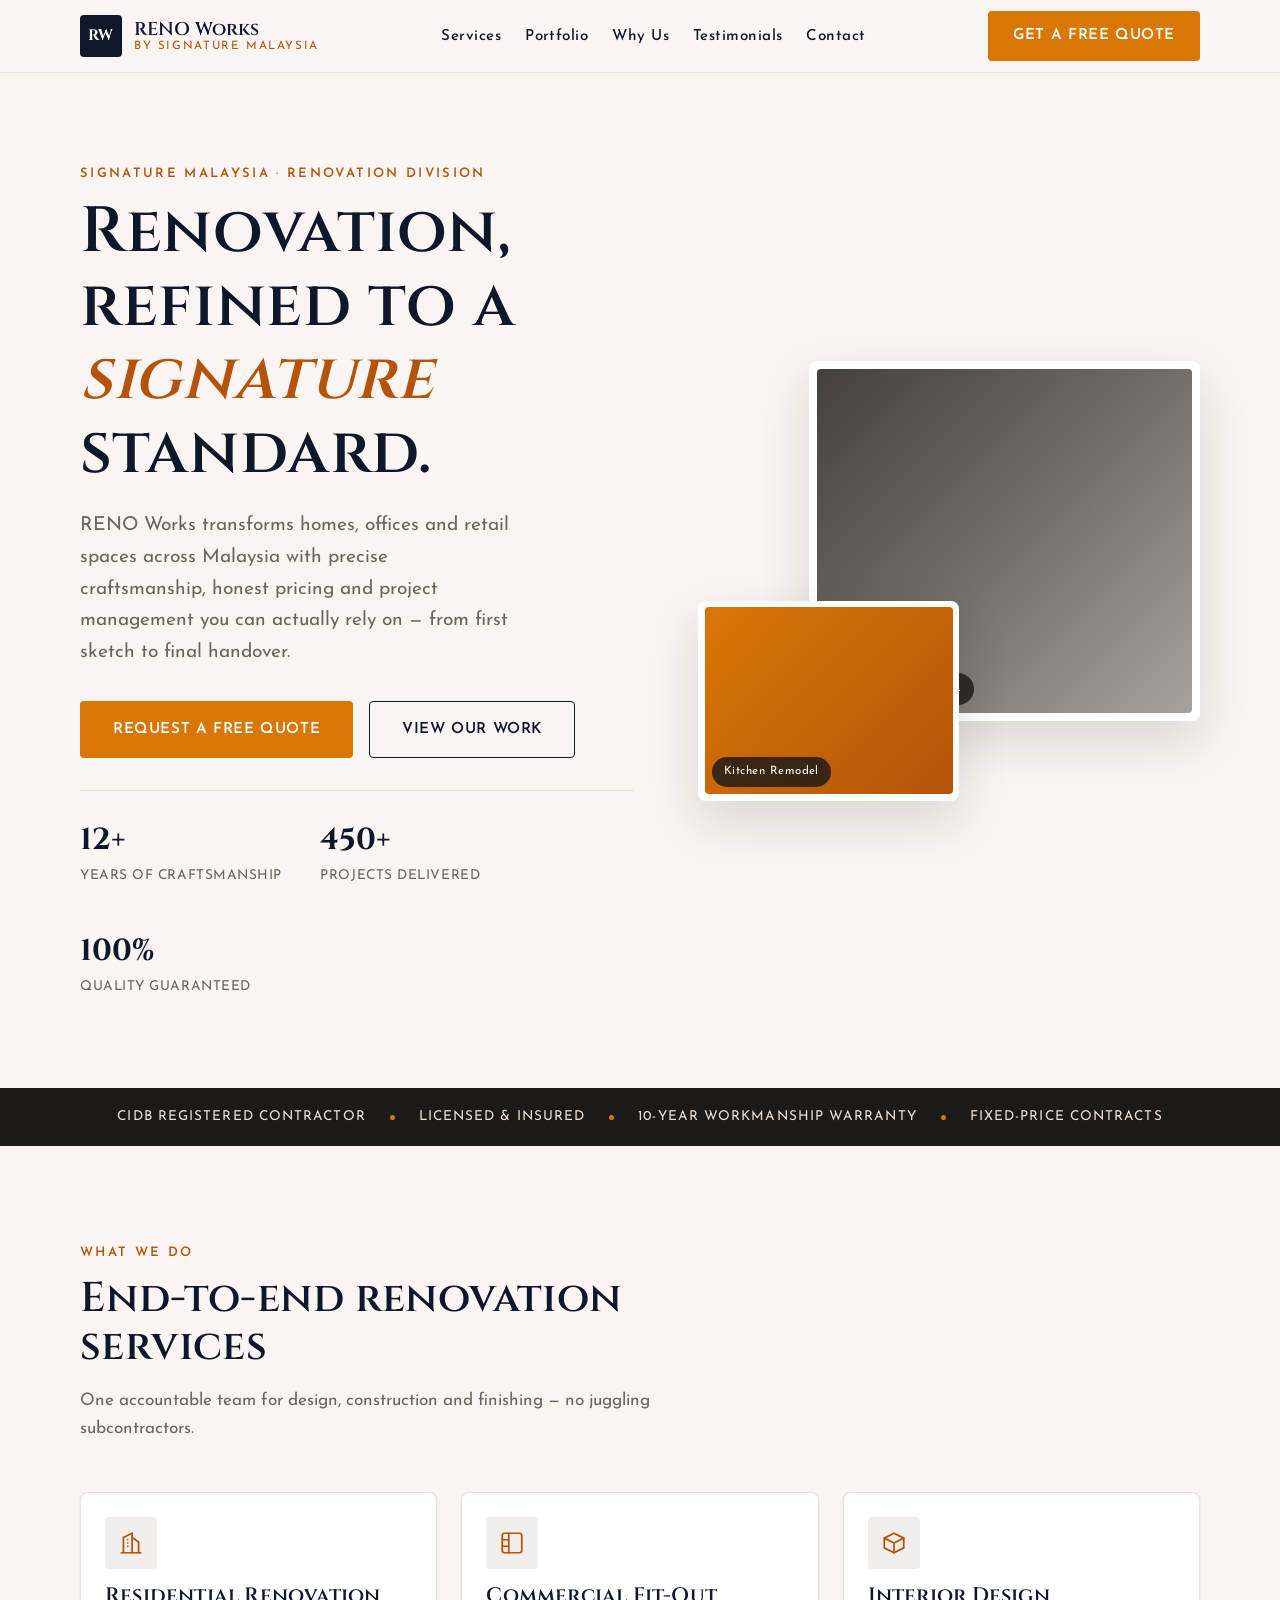
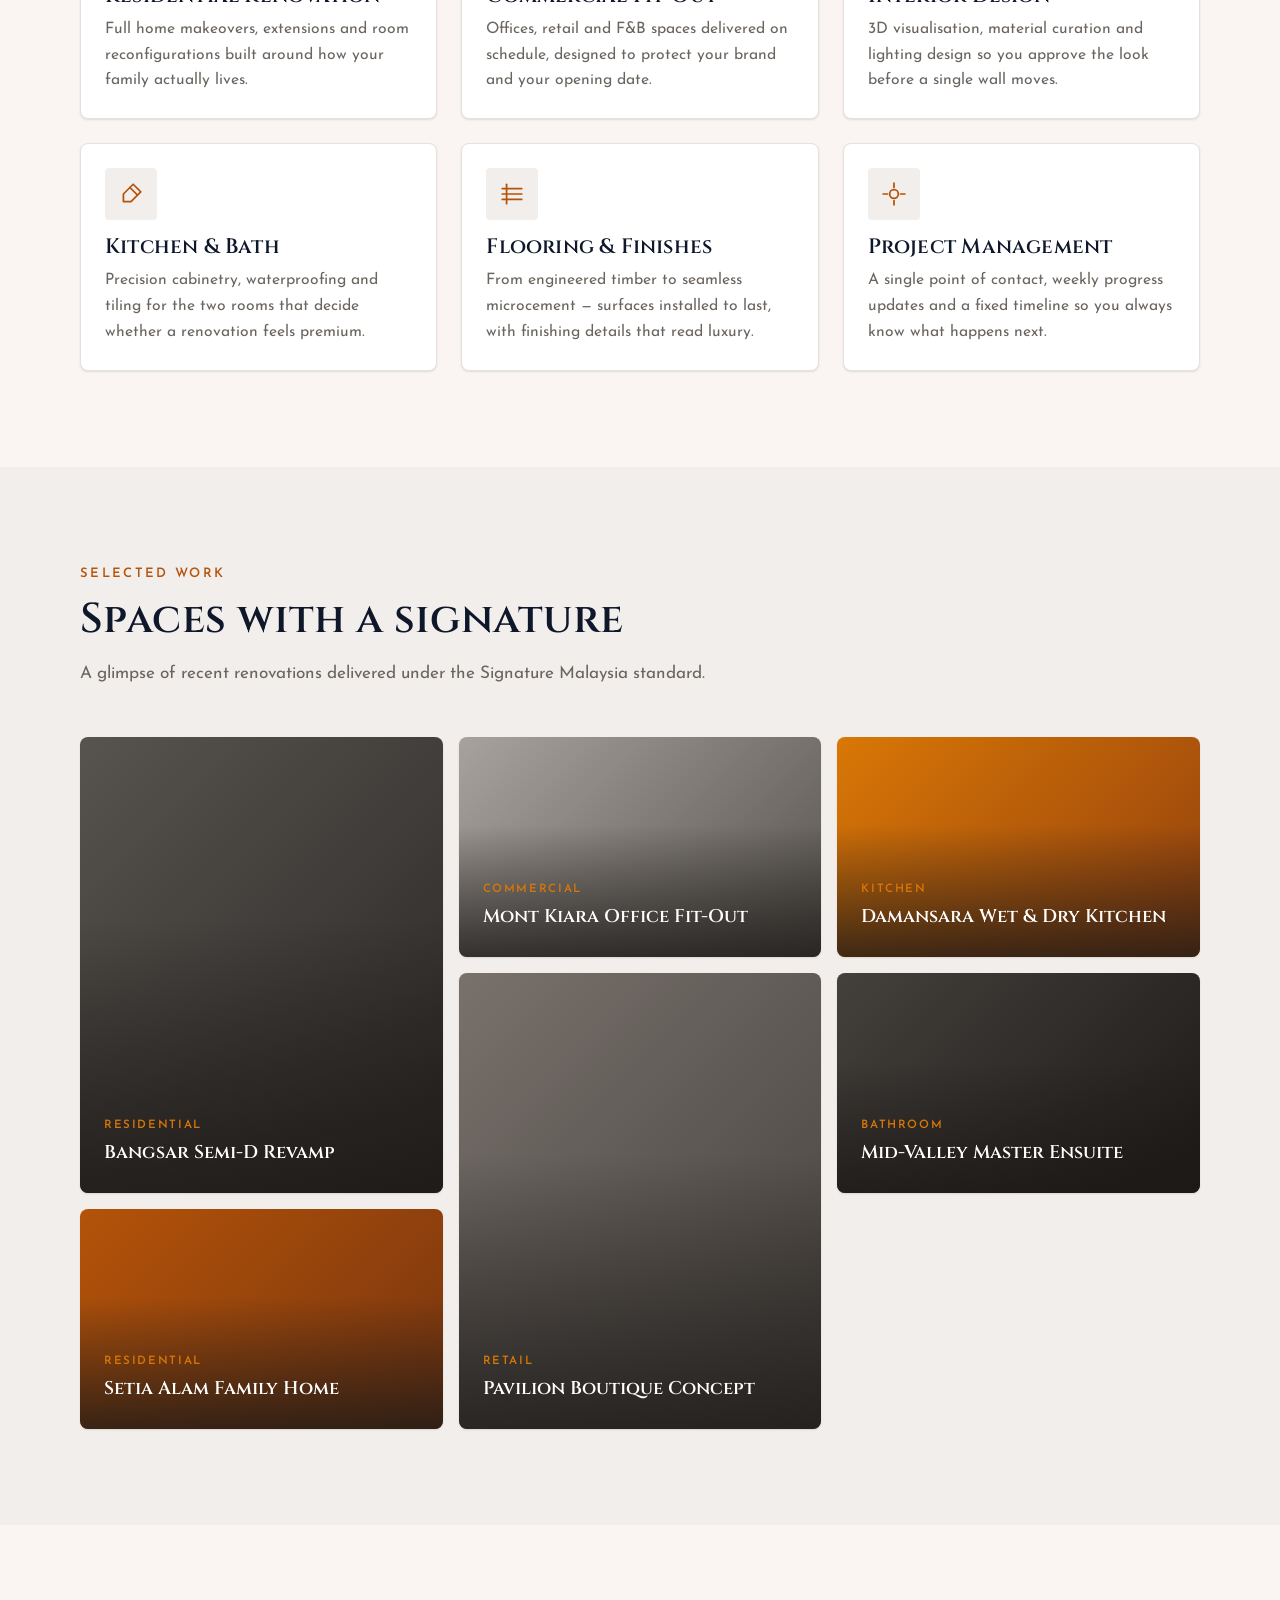
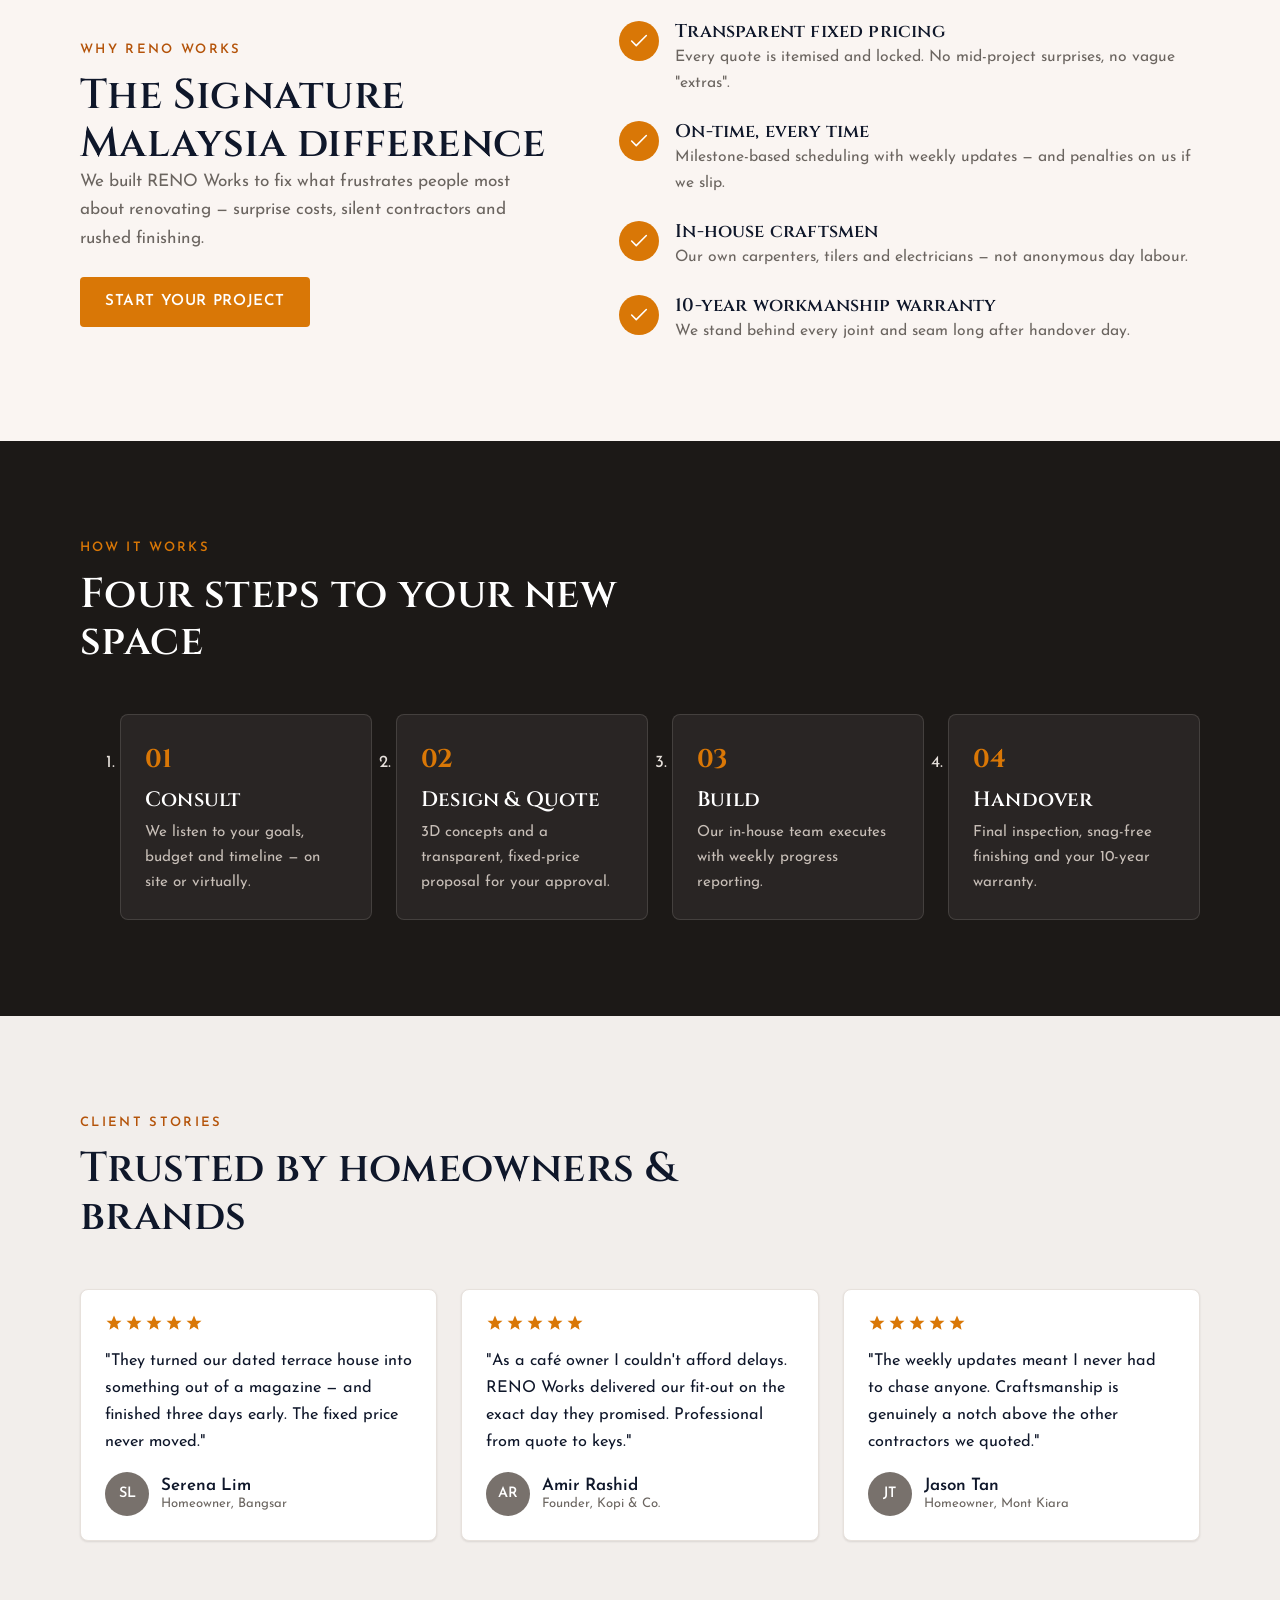
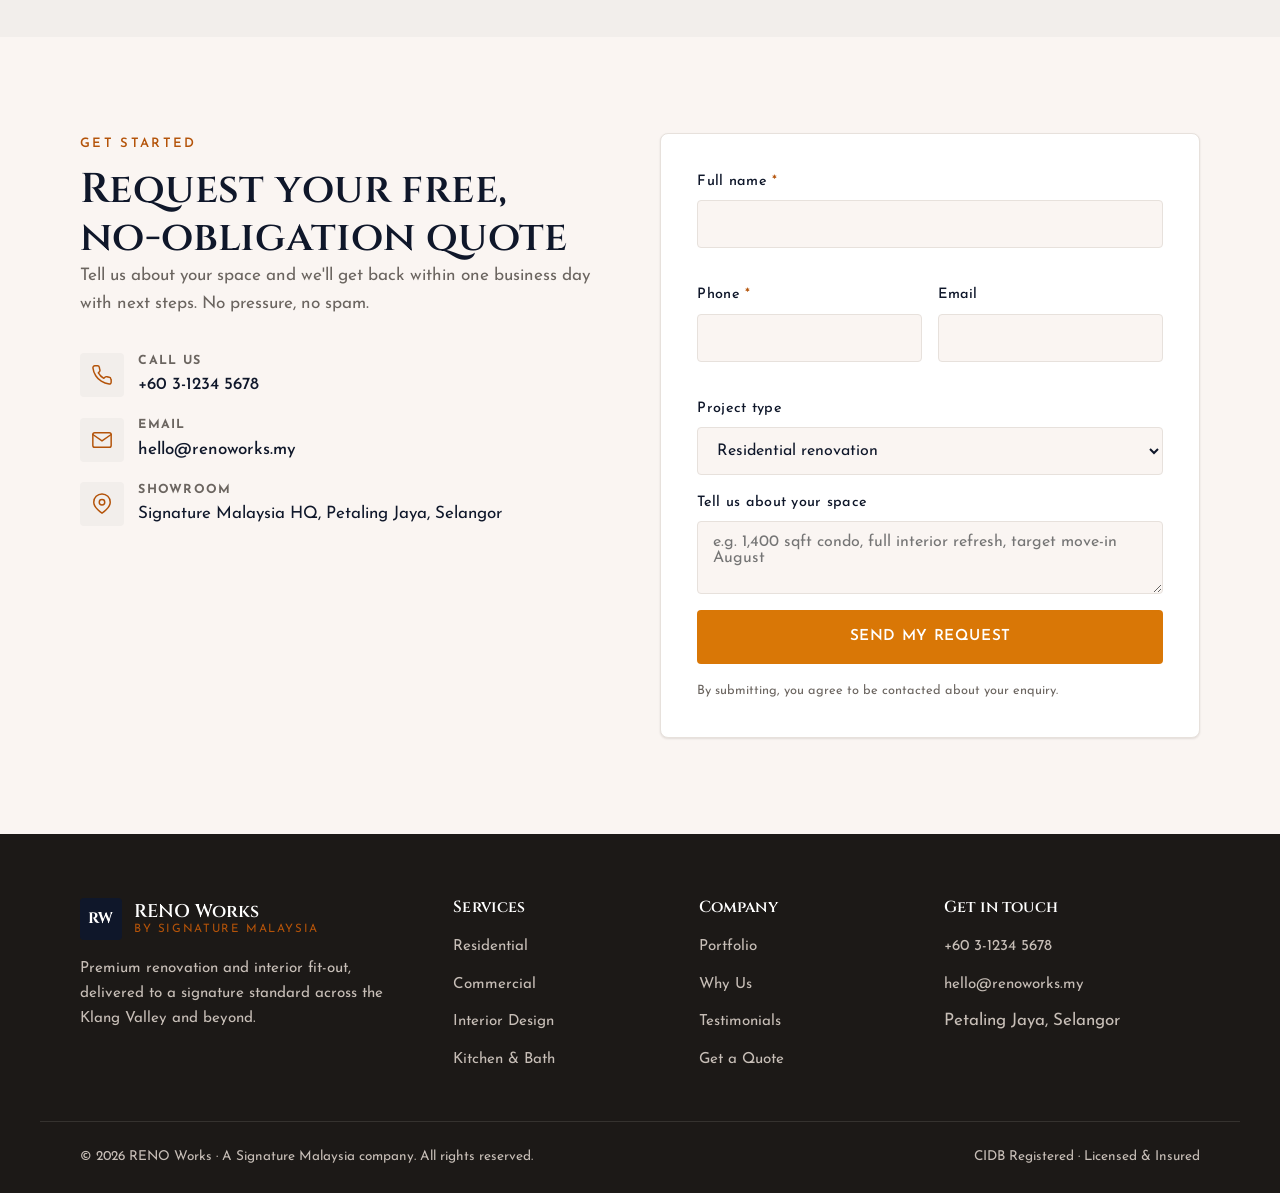
==== index.html @ 1720f66d "Add RENO Works renovation website (by Signature Malaysia) Single-page static site for the RENO Works" ====
<!DOCTYPE html>
<html lang="en">
<head>
  <meta charset="UTF-8" />
  <meta name="viewport" content="width=device-width, initial-scale=1" />
  <title>RENO Works — Professional Renovation by Signature Malaysia</title>
  <meta name="description" content="RENO Works is a professional renovation contractor under Signature Malaysia. Premium interior, residential and commercial renovation with transparent quotes and craftsmanship you can trust." />
  <link rel="preconnect" href="https://fonts.googleapis.com" />
  <link rel="preconnect" href="https://fonts.gstatic.com" crossorigin />
  <link href="https://fonts.googleapis.com/css2?family=Cinzel:wght@400;500;600;700&family=Josefin+Sans:wght@300;400;500;600;700&display=swap" rel="stylesheet" />
  <link rel="stylesheet" href="styles.css" />
</head>
<body>
  <a class="skip-link" href="#main">Skip to content</a>

  <!-- ===== Header ===== -->
  <header class="site-header" id="top">
    <div class="container header-inner">
      <a class="brand" href="#top" aria-label="RENO Works home">
        <span class="brand-mark" aria-hidden="true">RW</span>
        <span class="brand-text">
          <span class="brand-name">RENO Works</span>
          <span class="brand-sub">by Signature Malaysia</span>
        </span>
      </a>

      <nav class="nav" aria-label="Primary">
        <ul class="nav-list">
          <li><a href="#services">Services</a></li>
          <li><a href="#portfolio">Portfolio</a></li>
          <li><a href="#why">Why Us</a></li>
          <li><a href="#testimonials">Testimonials</a></li>
          <li><a href="#contact">Contact</a></li>
        </ul>
      </nav>

      <a class="btn btn-accent header-cta" href="#contact">Get a Free Quote</a>

      <button class="nav-toggle" aria-label="Open menu" aria-expanded="false" aria-controls="mobile-nav">
        <span class="nav-toggle-bar"></span>
        <span class="nav-toggle-bar"></span>
        <span class="nav-toggle-bar"></span>
      </button>
    </div>

    <div class="mobile-nav" id="mobile-nav" hidden>
      <ul>
        <li><a href="#services">Services</a></li>
        <li><a href="#portfolio">Portfolio</a></li>
        <li><a href="#why">Why Us</a></li>
        <li><a href="#testimonials">Testimonials</a></li>
        <li><a href="#contact">Contact</a></li>
        <li><a class="btn btn-accent" href="#contact">Get a Free Quote</a></li>
      </ul>
    </div>
  </header>

  <main id="main">
    <!-- ===== Hero ===== -->
    <section class="hero" aria-labelledby="hero-title">
      <div class="container hero-inner">
        <div class="hero-copy reveal">
          <p class="eyebrow">Signature Malaysia · Renovation Division</p>
          <h1 id="hero-title">Renovation, refined to a <em>signature</em> standard.</h1>
          <p class="hero-lead">
            RENO Works transforms homes, offices and retail spaces across Malaysia
            with precise craftsmanship, honest pricing and project management you
            can actually rely on — from first sketch to final handover.
          </p>
          <div class="hero-actions">
            <a class="btn btn-accent btn-lg" href="#contact">Request a Free Quote</a>
            <a class="btn btn-ghost btn-lg" href="#portfolio">View Our Work</a>
          </div>
          <dl class="hero-stats">
            <div><dt>12+</dt><dd>Years of craftsmanship</dd></div>
            <div><dt>450+</dt><dd>Projects delivered</dd></div>
            <div><dt>100%</dt><dd>Quality guaranteed</dd></div>
          </dl>
        </div>

        <div class="hero-visual reveal" aria-hidden="true">
          <div class="hero-card hero-card-main">
            <div class="hero-card-photo photo-1"></div>
            <span class="hero-tag">Modern Interior · KL</span>
          </div>
          <div class="hero-card hero-card-float">
            <div class="hero-card-photo photo-2"></div>
            <span class="hero-tag">Kitchen Remodel</span>
          </div>
        </div>
      </div>
    </section>

    <!-- ===== Trust strip ===== -->
    <section class="trust" aria-label="Credentials">
      <div class="container trust-inner">
        <span>CIDB Registered Contractor</span>
        <span class="dot" aria-hidden="true"></span>
        <span>Licensed &amp; Insured</span>
        <span class="dot" aria-hidden="true"></span>
        <span>10-Year Workmanship Warranty</span>
        <span class="dot" aria-hidden="true"></span>
        <span>Fixed-Price Contracts</span>
      </div>
    </section>

    <!-- ===== Services ===== -->
    <section class="section" id="services" aria-labelledby="services-title">
      <div class="container">
        <header class="section-head reveal">
          <p class="eyebrow">What We Do</p>
          <h2 id="services-title">End-to-end renovation services</h2>
          <p class="section-sub">One accountable team for design, construction and finishing — no juggling subcontractors.</p>
        </header>

        <div class="grid grid-3">
          <article class="card service-card reveal">
            <span class="service-icon" aria-hidden="true">
              <svg viewBox="0 0 24 24" fill="none" stroke="currentColor" stroke-width="1.6" stroke-linecap="round" stroke-linejoin="round"><path d="M3 21h18"/><path d="M5 21V7l8-4v18"/><path d="M19 21V11l-6-4"/><path d="M9 9h.01M9 12h.01M9 15h.01"/></svg>
            </span>
            <h3>Residential Renovation</h3>
            <p>Full home makeovers, extensions and room reconfigurations built around how your family actually lives.</p>
          </article>

          <article class="card service-card reveal">
            <span class="service-icon" aria-hidden="true">
              <svg viewBox="0 0 24 24" fill="none" stroke="currentColor" stroke-width="1.6" stroke-linecap="round" stroke-linejoin="round"><rect x="3" y="3" width="18" height="18" rx="2"/><path d="M9 3v18"/><path d="M3 9h6M3 15h6"/></svg>
            </span>
            <h3>Commercial Fit-Out</h3>
            <p>Offices, retail and F&amp;B spaces delivered on schedule, designed to protect your brand and your opening date.</p>
          </article>

          <article class="card service-card reveal">
            <span class="service-icon" aria-hidden="true">
              <svg viewBox="0 0 24 24" fill="none" stroke="currentColor" stroke-width="1.6" stroke-linecap="round" stroke-linejoin="round"><path d="M12 3l9 4.5v9L12 21 3 16.5v-9z"/><path d="M3 7.5L12 12l9-4.5M12 12v9"/></svg>
            </span>
            <h3>Interior Design</h3>
            <p>3D visualisation, material curation and lighting design so you approve the look before a single wall moves.</p>
          </article>

          <article class="card service-card reveal">
            <span class="service-icon" aria-hidden="true">
              <svg viewBox="0 0 24 24" fill="none" stroke="currentColor" stroke-width="1.6" stroke-linecap="round" stroke-linejoin="round"><path d="M14 3l7 7-9 9H5v-7z"/><path d="M11 6l7 7"/></svg>
            </span>
            <h3>Kitchen &amp; Bath</h3>
            <p>Precision cabinetry, waterproofing and tiling for the two rooms that decide whether a renovation feels premium.</p>
          </article>

          <article class="card service-card reveal">
            <span class="service-icon" aria-hidden="true">
              <svg viewBox="0 0 24 24" fill="none" stroke="currentColor" stroke-width="1.6" stroke-linecap="round" stroke-linejoin="round"><path d="M3 7h18M3 12h18M3 17h18"/><path d="M7 3v18"/></svg>
            </span>
            <h3>Flooring &amp; Finishes</h3>
            <p>From engineered timber to seamless microcement — surfaces installed to last, with finishing details that read luxury.</p>
          </article>

          <article class="card service-card reveal">
            <span class="service-icon" aria-hidden="true">
              <svg viewBox="0 0 24 24" fill="none" stroke="currentColor" stroke-width="1.6" stroke-linecap="round" stroke-linejoin="round"><path d="M12 2v4M12 18v4M2 12h4M18 12h4"/><circle cx="12" cy="12" r="4"/></svg>
            </span>
            <h3>Project Management</h3>
            <p>A single point of contact, weekly progress updates and a fixed timeline so you always know what happens next.</p>
          </article>
        </div>
      </div>
    </section>

    <!-- ===== Portfolio ===== -->
    <section class="section section-muted" id="portfolio" aria-labelledby="portfolio-title">
      <div class="container">
        <header class="section-head reveal">
          <p class="eyebrow">Selected Work</p>
          <h2 id="portfolio-title">Spaces with a signature</h2>
          <p class="section-sub">A glimpse of recent renovations delivered under the Signature Malaysia standard.</p>
        </header>

        <div class="portfolio-grid">
          <figure class="portfolio-item reveal pf-1">
            <figcaption>
              <span class="pf-cat">Residential</span>
              <span class="pf-name">Bangsar Semi-D Revamp</span>
            </figcaption>
          </figure>
          <figure class="portfolio-item reveal pf-2">
            <figcaption>
              <span class="pf-cat">Commercial</span>
              <span class="pf-name">Mont Kiara Office Fit-Out</span>
            </figcaption>
          </figure>
          <figure class="portfolio-item reveal pf-3">
            <figcaption>
              <span class="pf-cat">Kitchen</span>
              <span class="pf-name">Damansara Wet &amp; Dry Kitchen</span>
            </figcaption>
          </figure>
          <figure class="portfolio-item reveal pf-4">
            <figcaption>
              <span class="pf-cat">Retail</span>
              <span class="pf-name">Pavilion Boutique Concept</span>
            </figcaption>
          </figure>
          <figure class="portfolio-item reveal pf-5">
            <figcaption>
              <span class="pf-cat">Bathroom</span>
              <span class="pf-name">Mid-Valley Master Ensuite</span>
            </figcaption>
          </figure>
          <figure class="portfolio-item reveal pf-6">
            <figcaption>
              <span class="pf-cat">Residential</span>
              <span class="pf-name">Setia Alam Family Home</span>
            </figcaption>
          </figure>
        </div>
      </div>
    </section>

    <!-- ===== Why choose us ===== -->
    <section class="section" id="why" aria-labelledby="why-title">
      <div class="container why-inner">
        <div class="why-copy reveal">
          <p class="eyebrow">Why RENO Works</p>
          <h2 id="why-title">The Signature Malaysia difference</h2>
          <p class="section-sub">We built RENO Works to fix what frustrates people most about renovating — surprise costs, silent contractors and rushed finishing.</p>
          <a class="btn btn-accent" href="#contact">Start Your Project</a>
        </div>

        <ul class="why-list reveal">
          <li>
            <span class="why-icon" aria-hidden="true">
              <svg viewBox="0 0 24 24" fill="none" stroke="currentColor" stroke-width="1.7" stroke-linecap="round" stroke-linejoin="round"><path d="M20 6L9 17l-5-5"/></svg>
            </span>
            <div>
              <h3>Transparent fixed pricing</h3>
              <p>Every quote is itemised and locked. No mid-project surprises, no vague "extras".</p>
            </div>
          </li>
          <li>
            <span class="why-icon" aria-hidden="true">
              <svg viewBox="0 0 24 24" fill="none" stroke="currentColor" stroke-width="1.7" stroke-linecap="round" stroke-linejoin="round"><path d="M20 6L9 17l-5-5"/></svg>
            </span>
            <div>
              <h3>On-time, every time</h3>
              <p>Milestone-based scheduling with weekly updates — and penalties on us if we slip.</p>
            </div>
          </li>
          <li>
            <span class="why-icon" aria-hidden="true">
              <svg viewBox="0 0 24 24" fill="none" stroke="currentColor" stroke-width="1.7" stroke-linecap="round" stroke-linejoin="round"><path d="M20 6L9 17l-5-5"/></svg>
            </span>
            <div>
              <h3>In-house craftsmen</h3>
              <p>Our own carpenters, tilers and electricians — not anonymous day labour.</p>
            </div>
          </li>
          <li>
            <span class="why-icon" aria-hidden="true">
              <svg viewBox="0 0 24 24" fill="none" stroke="currentColor" stroke-width="1.7" stroke-linecap="round" stroke-linejoin="round"><path d="M20 6L9 17l-5-5"/></svg>
            </span>
            <div>
              <h3>10-year workmanship warranty</h3>
              <p>We stand behind every joint and seam long after handover day.</p>
            </div>
          </li>
        </ul>
      </div>
    </section>

    <!-- ===== Process ===== -->
    <section class="section section-dark" id="process" aria-labelledby="process-title">
      <div class="container">
        <header class="section-head reveal">
          <p class="eyebrow eyebrow-light">How It Works</p>
          <h2 id="process-title">Four steps to your new space</h2>
        </header>
        <ol class="process-grid">
          <li class="reveal"><span class="step-no">01</span><h3>Consult</h3><p>We listen to your goals, budget and timeline — on site or virtually.</p></li>
          <li class="reveal"><span class="step-no">02</span><h3>Design &amp; Quote</h3><p>3D concepts and a transparent, fixed-price proposal for your approval.</p></li>
          <li class="reveal"><span class="step-no">03</span><h3>Build</h3><p>Our in-house team executes with weekly progress reporting.</p></li>
          <li class="reveal"><span class="step-no">04</span><h3>Handover</h3><p>Final inspection, snag-free finishing and your 10-year warranty.</p></li>
        </ol>
      </div>
    </section>

    <!-- ===== Testimonials ===== -->
    <section class="section section-muted" id="testimonials" aria-labelledby="testimonials-title">
      <div class="container">
        <header class="section-head reveal">
          <p class="eyebrow">Client Stories</p>
          <h2 id="testimonials-title">Trusted by homeowners &amp; brands</h2>
        </header>
        <div class="grid grid-3">
          <blockquote class="card quote-card reveal">
            <div class="stars" aria-label="5 out of 5 stars">
              <svg viewBox="0 0 24 24" aria-hidden="true"><path d="M12 2l3 7h7l-5.5 4.5L18 21l-6-4-6 4 1.5-7.5L2 9h7z"/></svg>
              <svg viewBox="0 0 24 24" aria-hidden="true"><path d="M12 2l3 7h7l-5.5 4.5L18 21l-6-4-6 4 1.5-7.5L2 9h7z"/></svg>
              <svg viewBox="0 0 24 24" aria-hidden="true"><path d="M12 2l3 7h7l-5.5 4.5L18 21l-6-4-6 4 1.5-7.5L2 9h7z"/></svg>
              <svg viewBox="0 0 24 24" aria-hidden="true"><path d="M12 2l3 7h7l-5.5 4.5L18 21l-6-4-6 4 1.5-7.5L2 9h7z"/></svg>
              <svg viewBox="0 0 24 24" aria-hidden="true"><path d="M12 2l3 7h7l-5.5 4.5L18 21l-6-4-6 4 1.5-7.5L2 9h7z"/></svg>
            </div>
            <p>"They turned our dated terrace house into something out of a magazine — and finished three days early. The fixed price never moved."</p>
            <footer><span class="avatar" aria-hidden="true">SL</span><span><strong>Serena Lim</strong><small>Homeowner, Bangsar</small></span></footer>
          </blockquote>

          <blockquote class="card quote-card reveal">
            <div class="stars" aria-label="5 out of 5 stars">
              <svg viewBox="0 0 24 24" aria-hidden="true"><path d="M12 2l3 7h7l-5.5 4.5L18 21l-6-4-6 4 1.5-7.5L2 9h7z"/></svg>
              <svg viewBox="0 0 24 24" aria-hidden="true"><path d="M12 2l3 7h7l-5.5 4.5L18 21l-6-4-6 4 1.5-7.5L2 9h7z"/></svg>
              <svg viewBox="0 0 24 24" aria-hidden="true"><path d="M12 2l3 7h7l-5.5 4.5L18 21l-6-4-6 4 1.5-7.5L2 9h7z"/></svg>
              <svg viewBox="0 0 24 24" aria-hidden="true"><path d="M12 2l3 7h7l-5.5 4.5L18 21l-6-4-6 4 1.5-7.5L2 9h7z"/></svg>
              <svg viewBox="0 0 24 24" aria-hidden="true"><path d="M12 2l3 7h7l-5.5 4.5L18 21l-6-4-6 4 1.5-7.5L2 9h7z"/></svg>
            </div>
            <p>"As a café owner I couldn't afford delays. RENO Works delivered our fit-out on the exact day they promised. Professional from quote to keys."</p>
            <footer><span class="avatar" aria-hidden="true">AR</span><span><strong>Amir Rashid</strong><small>Founder, Kopi &amp; Co.</small></span></footer>
          </blockquote>

          <blockquote class="card quote-card reveal">
            <div class="stars" aria-label="5 out of 5 stars">
              <svg viewBox="0 0 24 24" aria-hidden="true"><path d="M12 2l3 7h7l-5.5 4.5L18 21l-6-4-6 4 1.5-7.5L2 9h7z"/></svg>
              <svg viewBox="0 0 24 24" aria-hidden="true"><path d="M12 2l3 7h7l-5.5 4.5L18 21l-6-4-6 4 1.5-7.5L2 9h7z"/></svg>
              <svg viewBox="0 0 24 24" aria-hidden="true"><path d="M12 2l3 7h7l-5.5 4.5L18 21l-6-4-6 4 1.5-7.5L2 9h7z"/></svg>
              <svg viewBox="0 0 24 24" aria-hidden="true"><path d="M12 2l3 7h7l-5.5 4.5L18 21l-6-4-6 4 1.5-7.5L2 9h7z"/></svg>
              <svg viewBox="0 0 24 24" aria-hidden="true"><path d="M12 2l3 7h7l-5.5 4.5L18 21l-6-4-6 4 1.5-7.5L2 9h7z"/></svg>
            </div>
            <p>"The weekly updates meant I never had to chase anyone. Craftsmanship is genuinely a notch above the other contractors we quoted."</p>
            <footer><span class="avatar" aria-hidden="true">JT</span><span><strong>Jason Tan</strong><small>Homeowner, Mont Kiara</small></span></footer>
          </blockquote>
        </div>
      </div>
    </section>

    <!-- ===== Contact / Quote CTA ===== -->
    <section class="section" id="contact" aria-labelledby="contact-title">
      <div class="container contact-inner">
        <div class="contact-copy reveal">
          <p class="eyebrow">Get Started</p>
          <h2 id="contact-title">Request your free, no-obligation quote</h2>
          <p class="section-sub">Tell us about your space and we'll get back within one business day with next steps. No pressure, no spam.</p>
          <ul class="contact-list">
            <li>
              <span class="contact-icon" aria-hidden="true"><svg viewBox="0 0 24 24" fill="none" stroke="currentColor" stroke-width="1.6" stroke-linecap="round" stroke-linejoin="round"><path d="M22 16.9v3a2 2 0 0 1-2.2 2 19.8 19.8 0 0 1-8.6-3.1 19.5 19.5 0 0 1-6-6A19.8 19.8 0 0 1 2.1 4.2 2 2 0 0 1 4.1 2h3a2 2 0 0 1 2 1.7c.1.9.3 1.8.6 2.6a2 2 0 0 1-.5 2.1L8 9.6a16 16 0 0 0 6 6l1.2-1.2a2 2 0 0 1 2.1-.5c.8.3 1.7.5 2.6.6a2 2 0 0 1 1.7 2z"/></svg></span>
              <span><strong>Call us</strong><a href="tel:+60312345678">+60 3-1234 5678</a></span>
            </li>
            <li>
              <span class="contact-icon" aria-hidden="true"><svg viewBox="0 0 24 24" fill="none" stroke="currentColor" stroke-width="1.6" stroke-linecap="round" stroke-linejoin="round"><rect x="2" y="4" width="20" height="16" rx="2"/><path d="M22 6l-10 7L2 6"/></svg></span>
              <span><strong>Email</strong><a href="mailto:hello@renoworks.my">hello@renoworks.my</a></span>
            </li>
            <li>
              <span class="contact-icon" aria-hidden="true"><svg viewBox="0 0 24 24" fill="none" stroke="currentColor" stroke-width="1.6" stroke-linecap="round" stroke-linejoin="round"><path d="M21 10c0 6-9 12-9 12s-9-6-9-12a9 9 0 0 1 18 0z"/><circle cx="12" cy="10" r="3"/></svg></span>
              <span><strong>Showroom</strong>Signature Malaysia HQ, Petaling Jaya, Selangor</span>
            </li>
          </ul>
        </div>

        <form class="card quote-form reveal" id="quote-form" novalidate>
          <div class="field">
            <label for="name">Full name <span class="req" aria-hidden="true">*</span></label>
            <input id="name" name="name" type="text" autocomplete="name" required />
            <p class="error" data-for="name" aria-live="polite"></p>
          </div>
          <div class="field-row">
            <div class="field">
              <label for="phone">Phone <span class="req" aria-hidden="true">*</span></label>
              <input id="phone" name="phone" type="tel" autocomplete="tel" inputmode="tel" required />
              <p class="error" data-for="phone" aria-live="polite"></p>
            </div>
            <div class="field">
              <label for="email">Email</label>
              <input id="email" name="email" type="email" autocomplete="email" inputmode="email" />
              <p class="error" data-for="email" aria-live="polite"></p>
            </div>
          </div>
          <div class="field">
            <label for="service">Project type</label>
            <select id="service" name="service">
              <option value="residential">Residential renovation</option>
              <option value="commercial">Commercial fit-out</option>
              <option value="interior">Interior design</option>
              <option value="kitchen-bath">Kitchen &amp; bathroom</option>
              <option value="other">Something else</option>
            </select>
          </div>
          <div class="field">
            <label for="message">Tell us about your space</label>
            <textarea id="message" name="message" rows="3" placeholder="e.g. 1,400 sqft condo, full interior refresh, target move-in August"></textarea>
          </div>
          <button class="btn btn-accent btn-lg btn-block" type="submit">Send My Request</button>
          <p class="form-success" id="form-success" role="status" hidden>Thank you — your request is in. We'll be in touch within one business day.</p>
          <p class="form-note">By submitting, you agree to be contacted about your enquiry.</p>
        </form>
      </div>
    </section>
  </main>

  <!-- ===== Footer ===== -->
  <footer class="site-footer">
    <div class="container footer-inner">
      <div class="footer-brand">
        <a class="brand" href="#top" aria-label="RENO Works home">
          <span class="brand-mark" aria-hidden="true">RW</span>
          <span class="brand-text">
            <span class="brand-name">RENO Works</span>
            <span class="brand-sub">by Signature Malaysia</span>
          </span>
        </a>
        <p>Premium renovation and interior fit-out, delivered to a signature standard across the Klang Valley and beyond.</p>
      </div>
      <nav class="footer-col" aria-label="Footer services">
        <h4>Services</h4>
        <ul>
          <li><a href="#services">Residential</a></li>
          <li><a href="#services">Commercial</a></li>
          <li><a href="#services">Interior Design</a></li>
          <li><a href="#services">Kitchen &amp; Bath</a></li>
        </ul>
      </nav>
      <nav class="footer-col" aria-label="Footer company">
        <h4>Company</h4>
        <ul>
          <li><a href="#portfolio">Portfolio</a></li>
          <li><a href="#why">Why Us</a></li>
          <li><a href="#testimonials">Testimonials</a></li>
          <li><a href="#contact">Get a Quote</a></li>
        </ul>
      </nav>
      <div class="footer-col">
        <h4>Get in touch</h4>
        <ul>
          <li><a href="tel:+60312345678">+60 3-1234 5678</a></li>
          <li><a href="mailto:hello@renoworks.my">hello@renoworks.my</a></li>
          <li>Petaling Jaya, Selangor</li>
        </ul>
      </div>
    </div>
    <div class="container footer-bottom">
      <p>&copy; <span id="year">2026</span> RENO Works · A Signature Malaysia company. All rights reserved.</p>
      <p>CIDB Registered · Licensed &amp; Insured</p>
    </div>
  </footer>

  <script src="main.js" defer></script>
</body>
</html>
---- styles.css ----
/* ===========================================================
   RENO Works — by Signature Malaysia
   Style: Minimalism & Swiss Style
   Palette: warm stone grey + gold accent (from design system)
   Type:   Cinzel (display) / Josefin Sans (body)
   =========================================================== */

:root {
  /* Color tokens */
  --color-primary: #78716C;
  --color-on-primary: #FFFFFF;
  --color-secondary: #A8A29E;
  --color-accent: #D97706;
  --color-accent-strong: #B45309;
  --color-background: #FAF5F2;
  --color-surface: #FFFFFF;
  --color-foreground: #0F172A;
  --color-muted: #F2EEEB;
  --color-muted-foreground: #6B6560;
  --color-border: #E7E1DC;
  --color-dark: #1C1917;
  --color-dark-surface: #292524;

  /* Type scale */
  --font-display: 'Cinzel', Georgia, 'Times New Roman', serif;
  --font-body: 'Josefin Sans', system-ui, -apple-system, 'Segoe UI', sans-serif;

  /* Spacing rhythm (8pt) */
  --space-1: 0.5rem;
  --space-2: 1rem;
  --space-3: 1.5rem;
  --space-4: 2rem;
  --space-6: 3rem;
  --space-8: 4rem;
  --space-12: 6rem;

  --radius: 4px;
  --radius-lg: 8px;
  --container: 1200px;
  --shadow-sm: 0 1px 2px rgba(28, 25, 23, 0.06), 0 1px 3px rgba(28, 25, 23, 0.05);
  --shadow-md: 0 8px 24px rgba(28, 25, 23, 0.08);
  --shadow-lg: 0 20px 50px rgba(28, 25, 23, 0.14);
  --ease: cubic-bezier(0.22, 0.61, 0.36, 1);
  --z-header: 100;
}

/* ----- Reset / base ----- */
*, *::before, *::after { box-sizing: border-box; }
* { margin: 0; }
html { scroll-behavior: smooth; -webkit-text-size-adjust: 100%; }

body {
  font-family: var(--font-body);
  font-weight: 400;
  font-size: 1.0625rem;
  line-height: 1.65;
  color: var(--color-foreground);
  background: var(--color-background);
  -webkit-font-smoothing: antialiased;
  text-rendering: optimizeLegibility;
}

img, svg { display: block; max-width: 100%; }
a { color: inherit; text-decoration: none; }
ul { list-style: none; padding: 0; }

h1, h2, h3, h4 {
  font-family: var(--font-display);
  font-weight: 600;
  line-height: 1.15;
  letter-spacing: 0.01em;
  color: var(--color-foreground);
}

::selection { background: var(--color-accent); color: #fff; }

:focus-visible {
  outline: 3px solid var(--color-accent);
  outline-offset: 2px;
  border-radius: 2px;
}

.skip-link {
  position: absolute;
  left: -999px;
  top: 0;
  background: var(--color-foreground);
  color: #fff;
  padding: 0.75rem 1.25rem;
  z-index: 1000;
}
.skip-link:focus { left: 1rem; top: 1rem; }

/* ----- Layout ----- */
.container {
  width: 100%;
  max-width: var(--container);
  margin-inline: auto;
  padding-inline: clamp(1.25rem, 4vw, 2.5rem);
}

.section { padding-block: clamp(3.5rem, 8vw, var(--space-12)); }
.section-muted { background: var(--color-muted); }

.section-head { max-width: 640px; margin-bottom: var(--space-6); }
.section-head .section-sub { margin-top: var(--space-2); }

.eyebrow {
  font-size: 0.8125rem;
  font-weight: 600;
  letter-spacing: 0.18em;
  text-transform: uppercase;
  color: var(--color-accent-strong);
  margin-bottom: 0.75rem;
}
.eyebrow-light { color: var(--color-accent); }

h2 { font-size: clamp(1.75rem, 4vw, 2.6rem); }
h3 { font-size: 1.3rem; }
.section-sub {
  color: var(--color-muted-foreground);
  font-size: 1.075rem;
}

.grid { display: grid; gap: var(--space-3); }
.grid-3 { grid-template-columns: repeat(3, 1fr); }

/* ----- Buttons ----- */
.btn {
  --btn-bg: var(--color-foreground);
  --btn-fg: #fff;
  display: inline-flex;
  align-items: center;
  justify-content: center;
  gap: 0.5rem;
  min-height: 46px;
  padding: 0.7rem 1.5rem;
  font-family: var(--font-body);
  font-weight: 600;
  font-size: 0.95rem;
  letter-spacing: 0.04em;
  text-transform: uppercase;
  background: var(--btn-bg);
  color: var(--btn-fg);
  border: 1px solid transparent;
  border-radius: var(--radius);
  cursor: pointer;
  transition: transform 0.2s var(--ease), background-color 0.2s var(--ease), box-shadow 0.2s var(--ease), color 0.2s var(--ease);
}
.btn:hover { transform: translateY(-2px); box-shadow: var(--shadow-md); }
.btn:active { transform: translateY(0); }

.btn-accent { --btn-bg: var(--color-accent); --btn-fg: #fff; }
.btn-accent:hover { background: var(--color-accent-strong); }

.btn-ghost {
  --btn-bg: transparent;
  --btn-fg: var(--color-foreground);
  border-color: var(--color-foreground);
}
.btn-ghost:hover { background: var(--color-foreground); color: #fff; }

.btn-lg { min-height: 54px; padding: 0.95rem 2rem; }
.btn-block { width: 100%; }

/* ----- Header ----- */
.site-header {
  position: sticky;
  top: 0;
  z-index: var(--z-header);
  background: rgba(250, 245, 242, 0.85);
  backdrop-filter: saturate(180%) blur(12px);
  border-bottom: 1px solid var(--color-border);
}
.header-inner {
  display: flex;
  align-items: center;
  justify-content: space-between;
  gap: var(--space-3);
  min-height: 72px;
}

.brand { display: inline-flex; align-items: center; gap: 0.75rem; }
.brand-mark {
  display: grid;
  place-items: center;
  width: 42px;
  height: 42px;
  background: var(--color-foreground);
  color: #fff;
  font-family: var(--font-display);
  font-weight: 700;
  font-size: 0.95rem;
  letter-spacing: 0.02em;
  border-radius: var(--radius);
}
.brand-text { display: flex; flex-direction: column; line-height: 1.1; }
.brand-name { font-family: var(--font-display); font-weight: 600; font-size: 1.15rem; }
.brand-sub { font-size: 0.72rem; letter-spacing: 0.14em; text-transform: uppercase; color: var(--color-accent-strong); }

.nav-list { display: flex; gap: var(--space-3); }
.nav-list a {
  font-weight: 500;
  font-size: 0.95rem;
  letter-spacing: 0.03em;
  padding: 0.4rem 0;
  position: relative;
  color: var(--color-foreground);
}
.nav-list a::after {
  content: "";
  position: absolute;
  left: 0; bottom: -2px;
  width: 0; height: 2px;
  background: var(--color-accent);
  transition: width 0.22s var(--ease);
}
.nav-list a:hover::after, .nav-list a:focus-visible::after { width: 100%; }

.nav-toggle {
  display: none;
  flex-direction: column;
  gap: 5px;
  width: 46px; height: 46px;
  align-items: center;
  justify-content: center;
  background: transparent;
  border: 1px solid var(--color-border);
  border-radius: var(--radius);
  cursor: pointer;
}
.nav-toggle-bar { width: 22px; height: 2px; background: var(--color-foreground); transition: transform 0.25s var(--ease), opacity 0.2s var(--ease); }
.nav-toggle[aria-expanded="true"] .nav-toggle-bar:nth-child(1) { transform: translateY(7px) rotate(45deg); }
.nav-toggle[aria-expanded="true"] .nav-toggle-bar:nth-child(2) { opacity: 0; }
.nav-toggle[aria-expanded="true"] .nav-toggle-bar:nth-child(3) { transform: translateY(-7px) rotate(-45deg); }

.mobile-nav { border-top: 1px solid var(--color-border); background: var(--color-background); }
.mobile-nav ul { display: flex; flex-direction: column; padding: var(--space-2) clamp(1.25rem, 4vw, 2.5rem) var(--space-3); gap: 0.25rem; }
.mobile-nav a:not(.btn) { display: block; padding: 0.9rem 0.25rem; font-weight: 500; border-bottom: 1px solid var(--color-border); }
.mobile-nav .btn { margin-top: var(--space-2); }

/* ----- Hero ----- */
.hero { padding-block: clamp(3rem, 7vw, 6rem); overflow: hidden; }
.hero-inner {
  display: grid;
  grid-template-columns: 1.05fr 0.95fr;
  gap: clamp(2rem, 5vw, 4rem);
  align-items: center;
}
.hero h1 {
  font-size: clamp(2.4rem, 5.2vw, 4rem);
  margin-block: 0.5rem 1.25rem;
}
.hero h1 em { font-style: italic; color: var(--color-accent-strong); }
.hero-lead {
  font-size: clamp(1.05rem, 1.6vw, 1.2rem);
  color: var(--color-muted-foreground);
  max-width: 36ch;
}
.hero-actions { display: flex; flex-wrap: wrap; gap: var(--space-2); margin-block: var(--space-4); }

.hero-stats { display: flex; gap: clamp(1.25rem, 3vw, 2.5rem); flex-wrap: wrap; padding-top: var(--space-3); border-top: 1px solid var(--color-border); }
.hero-stats dt { font-family: var(--font-display); font-weight: 700; font-size: 1.9rem; color: var(--color-foreground); }
.hero-stats dd { font-size: 0.85rem; letter-spacing: 0.04em; color: var(--color-muted-foreground); text-transform: uppercase; }

/* Hero visual (CSS-only photo placeholders, no external assets) */
.hero-visual { position: relative; min-height: 440px; }
.hero-card {
  position: absolute;
  border-radius: var(--radius-lg);
  overflow: hidden;
  box-shadow: var(--shadow-lg);
  background: var(--color-surface);
  padding: 0.5rem;
}
.hero-card-main { inset: 0 0 auto auto; width: 78%; height: 360px; top: 0; right: 0; }
.hero-card-float { width: 52%; height: 200px; bottom: 0; left: 0; padding: 0.4rem; }
.hero-card-photo { width: 100%; height: 100%; border-radius: var(--radius); }
.hero-tag {
  position: absolute;
  left: 1rem; bottom: 1rem;
  background: rgba(28, 25, 23, 0.82);
  color: #fff;
  font-size: 0.78rem;
  letter-spacing: 0.04em;
  padding: 0.35rem 0.75rem;
  border-radius: 999px;
}
.hero-card-float .hero-tag { left: 0.85rem; bottom: 0.85rem; font-size: 0.72rem; }

/* Decorative gradient "photos" so the page is fully self-contained */
.photo-1 { background: linear-gradient(135deg, #44403C 0%, #78716C 55%, #A8A29E 100%); }
.photo-2 { background: linear-gradient(135deg, #D97706 0%, #B45309 100%); }

/* ----- Trust strip ----- */
.trust { background: var(--color-dark); color: #E7E1DC; }
.trust-inner {
  display: flex;
  flex-wrap: wrap;
  align-items: center;
  justify-content: center;
  gap: 0.75rem 1.5rem;
  padding-block: 1.1rem;
  font-size: 0.85rem;
  letter-spacing: 0.08em;
  text-transform: uppercase;
}
.trust .dot { width: 5px; height: 5px; border-radius: 50%; background: var(--color-accent); }

/* ----- Cards / services ----- */
.card {
  background: var(--color-surface);
  border: 1px solid var(--color-border);
  border-radius: var(--radius-lg);
  padding: var(--space-3);
  box-shadow: var(--shadow-sm);
  transition: transform 0.25s var(--ease), box-shadow 0.25s var(--ease), border-color 0.25s var(--ease);
}
.service-card:hover { transform: translateY(-4px); box-shadow: var(--shadow-md); border-color: var(--color-secondary); }
.service-icon {
  display: grid; place-items: center;
  width: 52px; height: 52px;
  border-radius: var(--radius);
  background: var(--color-muted);
  color: var(--color-accent-strong);
  margin-bottom: var(--space-2);
}
.service-icon svg { width: 26px; height: 26px; }
.service-card h3 { margin-bottom: 0.5rem; }
.service-card p { color: var(--color-muted-foreground); font-size: 0.98rem; }

/* ----- Portfolio ----- */
.portfolio-grid {
  display: grid;
  grid-template-columns: repeat(3, 1fr);
  grid-auto-rows: 220px;
  gap: var(--space-2);
}
.portfolio-item {
  position: relative;
  border-radius: var(--radius-lg);
  overflow: hidden;
  display: flex;
  align-items: flex-end;
  color: #fff;
  box-shadow: var(--shadow-sm);
  transition: transform 0.3s var(--ease), box-shadow 0.3s var(--ease);
}
.portfolio-item::before {
  content: "";
  position: absolute; inset: 0;
  background: linear-gradient(180deg, rgba(28,25,23,0) 40%, rgba(28,25,23,0.78) 100%);
  z-index: 1;
  transition: background 0.3s var(--ease);
}
.portfolio-item figcaption { position: relative; z-index: 2; padding: var(--space-3); display: flex; flex-direction: column; gap: 0.2rem; }
.pf-cat { font-size: 0.72rem; letter-spacing: 0.14em; text-transform: uppercase; color: var(--color-accent); font-weight: 600; }
.pf-name { font-family: var(--font-display); font-weight: 600; font-size: 1.15rem; }
.portfolio-item:hover { transform: translateY(-4px); box-shadow: var(--shadow-md); }
.portfolio-item:hover::before { background: linear-gradient(180deg, rgba(28,25,23,0.1) 20%, rgba(28,25,23,0.85) 100%); }

.portfolio-item.pf-1 { background: linear-gradient(135deg, #57534E, #292524); grid-row: span 2; }
.portfolio-item.pf-2 { background: linear-gradient(135deg, #A8A29E, #57534E); }
.portfolio-item.pf-3 { background: linear-gradient(135deg, #D97706, #92400E); }
.portfolio-item.pf-4 { background: linear-gradient(135deg, #78716C, #44403C); grid-row: span 2; }
.portfolio-item.pf-5 { background: linear-gradient(135deg, #44403C, #1C1917); }
.portfolio-item.pf-6 { background: linear-gradient(135deg, #B45309, #78350F); }

/* ----- Why choose us ----- */
.why-inner { display: grid; grid-template-columns: 0.9fr 1.1fr; gap: clamp(2rem, 5vw, 4.5rem); align-items: center; }
.why-copy .btn { margin-top: var(--space-3); }
.why-list { display: grid; gap: var(--space-3); }
.why-list li { display: flex; gap: var(--space-2); align-items: flex-start; }
.why-icon {
  flex: none;
  display: grid; place-items: center;
  width: 40px; height: 40px;
  border-radius: 50%;
  background: var(--color-accent);
  color: #fff;
}
.why-icon svg { width: 22px; height: 22px; }
.why-list h3 { font-size: 1.15rem; margin-bottom: 0.2rem; }
.why-list p { color: var(--color-muted-foreground); font-size: 0.98rem; }

/* ----- Process (dark) ----- */
.section-dark { background: var(--color-dark); color: #E7E1DC; }
.section-dark h2, .section-dark h3 { color: #fff; }
.process-grid { display: grid; grid-template-columns: repeat(4, 1fr); gap: var(--space-3); counter-reset: step; }
.process-grid li {
  padding: var(--space-3);
  border: 1px solid rgba(231, 225, 220, 0.14);
  border-radius: var(--radius-lg);
  background: var(--color-dark-surface);
}
.step-no { font-family: var(--font-display); font-weight: 700; font-size: 1.6rem; color: var(--color-accent); display: block; margin-bottom: 0.5rem; }
.process-grid h3 { margin-bottom: 0.4rem; }
.process-grid p { color: #C7BEB7; font-size: 0.95rem; }

/* ----- Testimonials ----- */
.quote-card { display: flex; flex-direction: column; gap: var(--space-2); }
.stars { display: flex; gap: 2px; color: var(--color-accent); }
.stars svg { width: 18px; height: 18px; fill: currentColor; }
.quote-card p { font-size: 1.02rem; color: var(--color-foreground); }
.quote-card footer { display: flex; align-items: center; gap: 0.75rem; margin-top: auto; }
.avatar {
  display: grid; place-items: center;
  width: 44px; height: 44px;
  border-radius: 50%;
  background: var(--color-primary);
  color: #fff;
  font-weight: 600;
  font-size: 0.9rem;
  flex: none;
}
.quote-card footer span:not(.avatar) { display: flex; flex-direction: column; line-height: 1.25; }
.quote-card footer strong { font-weight: 600; }
.quote-card footer small { color: var(--color-muted-foreground); font-size: 0.82rem; }

/* ----- Contact ----- */
.contact-inner { display: grid; grid-template-columns: 1fr 1fr; gap: clamp(2rem, 5vw, 4rem); align-items: start; }
.contact-list { display: grid; gap: var(--space-2); margin-top: var(--space-4); }
.contact-list li { display: flex; align-items: center; gap: 0.9rem; }
.contact-icon {
  flex: none;
  display: grid; place-items: center;
  width: 44px; height: 44px;
  border-radius: var(--radius);
  background: var(--color-muted);
  color: var(--color-accent-strong);
}
.contact-icon svg { width: 22px; height: 22px; }
.contact-list span:not(.contact-icon) { display: flex; flex-direction: column; }
.contact-list strong { font-size: 0.78rem; letter-spacing: 0.1em; text-transform: uppercase; color: var(--color-muted-foreground); }
.contact-list a { font-weight: 500; }
.contact-list a:hover { color: var(--color-accent-strong); }

/* ----- Form ----- */
.quote-form { padding: clamp(1.5rem, 3vw, 2.25rem); display: grid; gap: var(--space-2); }
.field { display: flex; flex-direction: column; gap: 0.4rem; }
.field-row { display: grid; grid-template-columns: 1fr 1fr; gap: var(--space-2); }
.field label { font-weight: 500; font-size: 0.9rem; letter-spacing: 0.02em; }
.req { color: var(--color-accent-strong); }
.field input, .field select, .field textarea {
  font-family: var(--font-body);
  font-size: 1rem;
  min-height: 48px;
  padding: 0.7rem 0.9rem;
  color: var(--color-foreground);
  background: var(--color-background);
  border: 1px solid var(--color-border);
  border-radius: var(--radius);
  transition: border-color 0.2s var(--ease), box-shadow 0.2s var(--ease);
}
.field textarea { min-height: auto; resize: vertical; }
.field input:focus, .field select:focus, .field textarea:focus {
  outline: none;
  border-color: var(--color-accent);
  box-shadow: 0 0 0 3px rgba(217, 119, 6, 0.18);
}
.field input[aria-invalid="true"] { border-color: var(--color-accent-strong); }
.error { color: #B45309; font-size: 0.82rem; min-height: 1em; }
.form-note { font-size: 0.8rem; color: var(--color-muted-foreground); }
.form-success {
  background: #ECFDF5;
  border: 1px solid #A7F3D0;
  color: #065F46;
  padding: 0.75rem 1rem;
  border-radius: var(--radius);
  font-size: 0.95rem;
}

/* ----- Footer ----- */
.site-footer { background: var(--color-dark); color: #C7BEB7; padding-top: var(--space-8); }
.site-footer .brand-name { color: #fff; }
.footer-inner {
  display: grid;
  grid-template-columns: 1.6fr 1fr 1fr 1.2fr;
  gap: var(--space-4);
  padding-bottom: var(--space-6);
  border-bottom: 1px solid rgba(231, 225, 220, 0.12);
}
.footer-brand p { margin-top: var(--space-2); max-width: 34ch; font-size: 0.95rem; }
.footer-col h4 { color: #fff; font-size: 1rem; margin-bottom: var(--space-2); }
.footer-col ul { display: grid; gap: 0.6rem; }
.footer-col a { font-size: 0.95rem; transition: color 0.2s var(--ease); }
.footer-col a:hover { color: var(--color-accent); }
.footer-bottom {
  display: flex;
  flex-wrap: wrap;
  justify-content: space-between;
  gap: 0.5rem;
  padding-block: var(--space-3);
  font-size: 0.85rem;
}

/* ----- Reveal animation ----- */
.reveal { opacity: 0; transform: translateY(24px); transition: opacity 0.6s var(--ease), transform 0.6s var(--ease); }
.reveal.is-visible { opacity: 1; transform: none; }

/* ===========================================================
   Responsive
   =========================================================== */
@media (max-width: 1024px) {
  .grid-3 { grid-template-columns: repeat(2, 1fr); }
  .process-grid { grid-template-columns: repeat(2, 1fr); }
  .footer-inner { grid-template-columns: 1fr 1fr; }
}

@media (max-width: 860px) {
  .nav, .header-cta { display: none; }
  .nav-toggle { display: flex; }
  .hero-inner { grid-template-columns: 1fr; }
  .hero-visual { min-height: 360px; max-width: 520px; }
  .hero-lead, .hero h1 { max-width: none; }
  .why-inner, .contact-inner { grid-template-columns: 1fr; }
}

@media (max-width: 640px) {
  .grid-3 { grid-template-columns: 1fr; }
  .portfolio-grid { grid-template-columns: 1fr 1fr; grid-auto-rows: 180px; }
  .portfolio-item.pf-1, .portfolio-item.pf-4 { grid-row: span 1; }
  .process-grid { grid-template-columns: 1fr; }
  .field-row { grid-template-columns: 1fr; }
  .footer-inner { grid-template-columns: 1fr; gap: var(--space-3); }
  .hero-stats { gap: 1.5rem; }
  .hero-stats dt { font-size: 1.6rem; }
}

@media (max-width: 420px) {
  .portfolio-grid { grid-template-columns: 1fr; }
}

/* ----- Reduced motion ----- */
@media (prefers-reduced-motion: reduce) {
  html { scroll-behavior: auto; }
  *, *::before, *::after { animation-duration: 0.001ms !important; transition-duration: 0.001ms !important; }
  .reveal { opacity: 1; transform: none; }
}
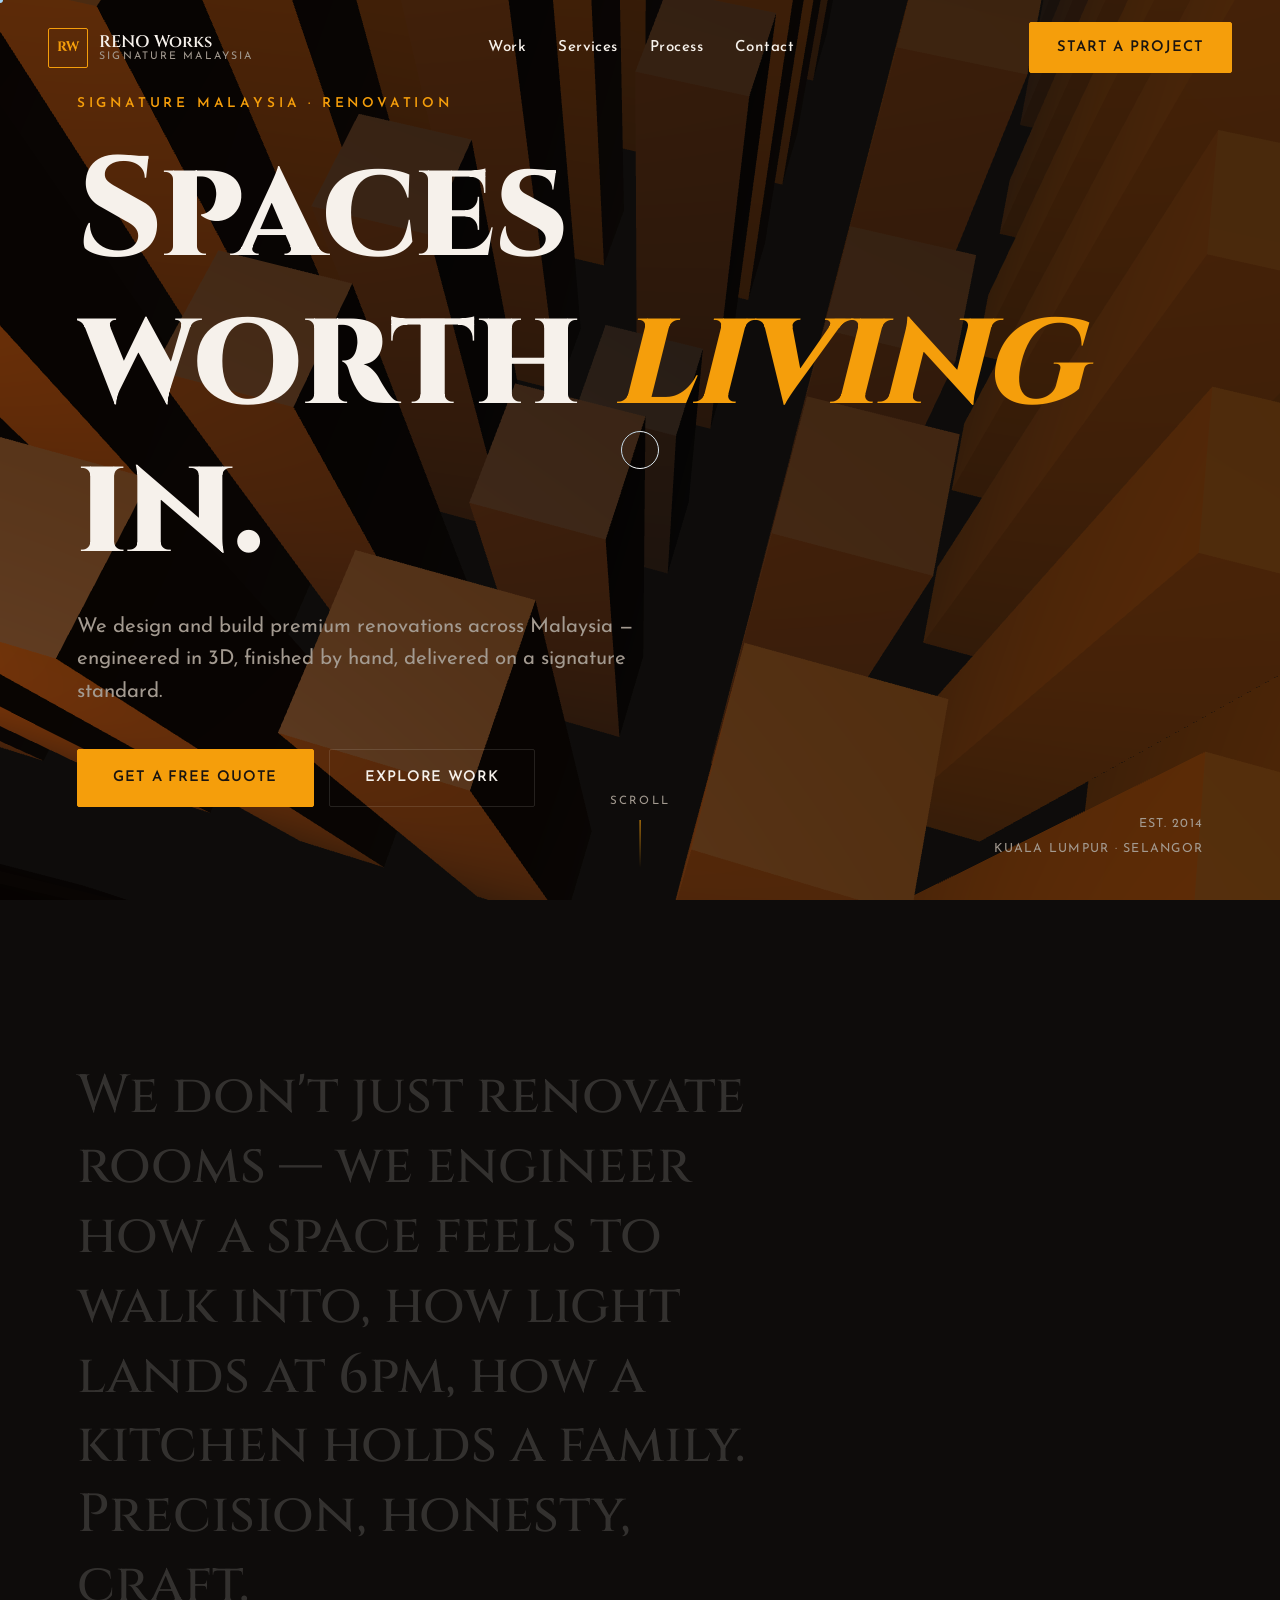
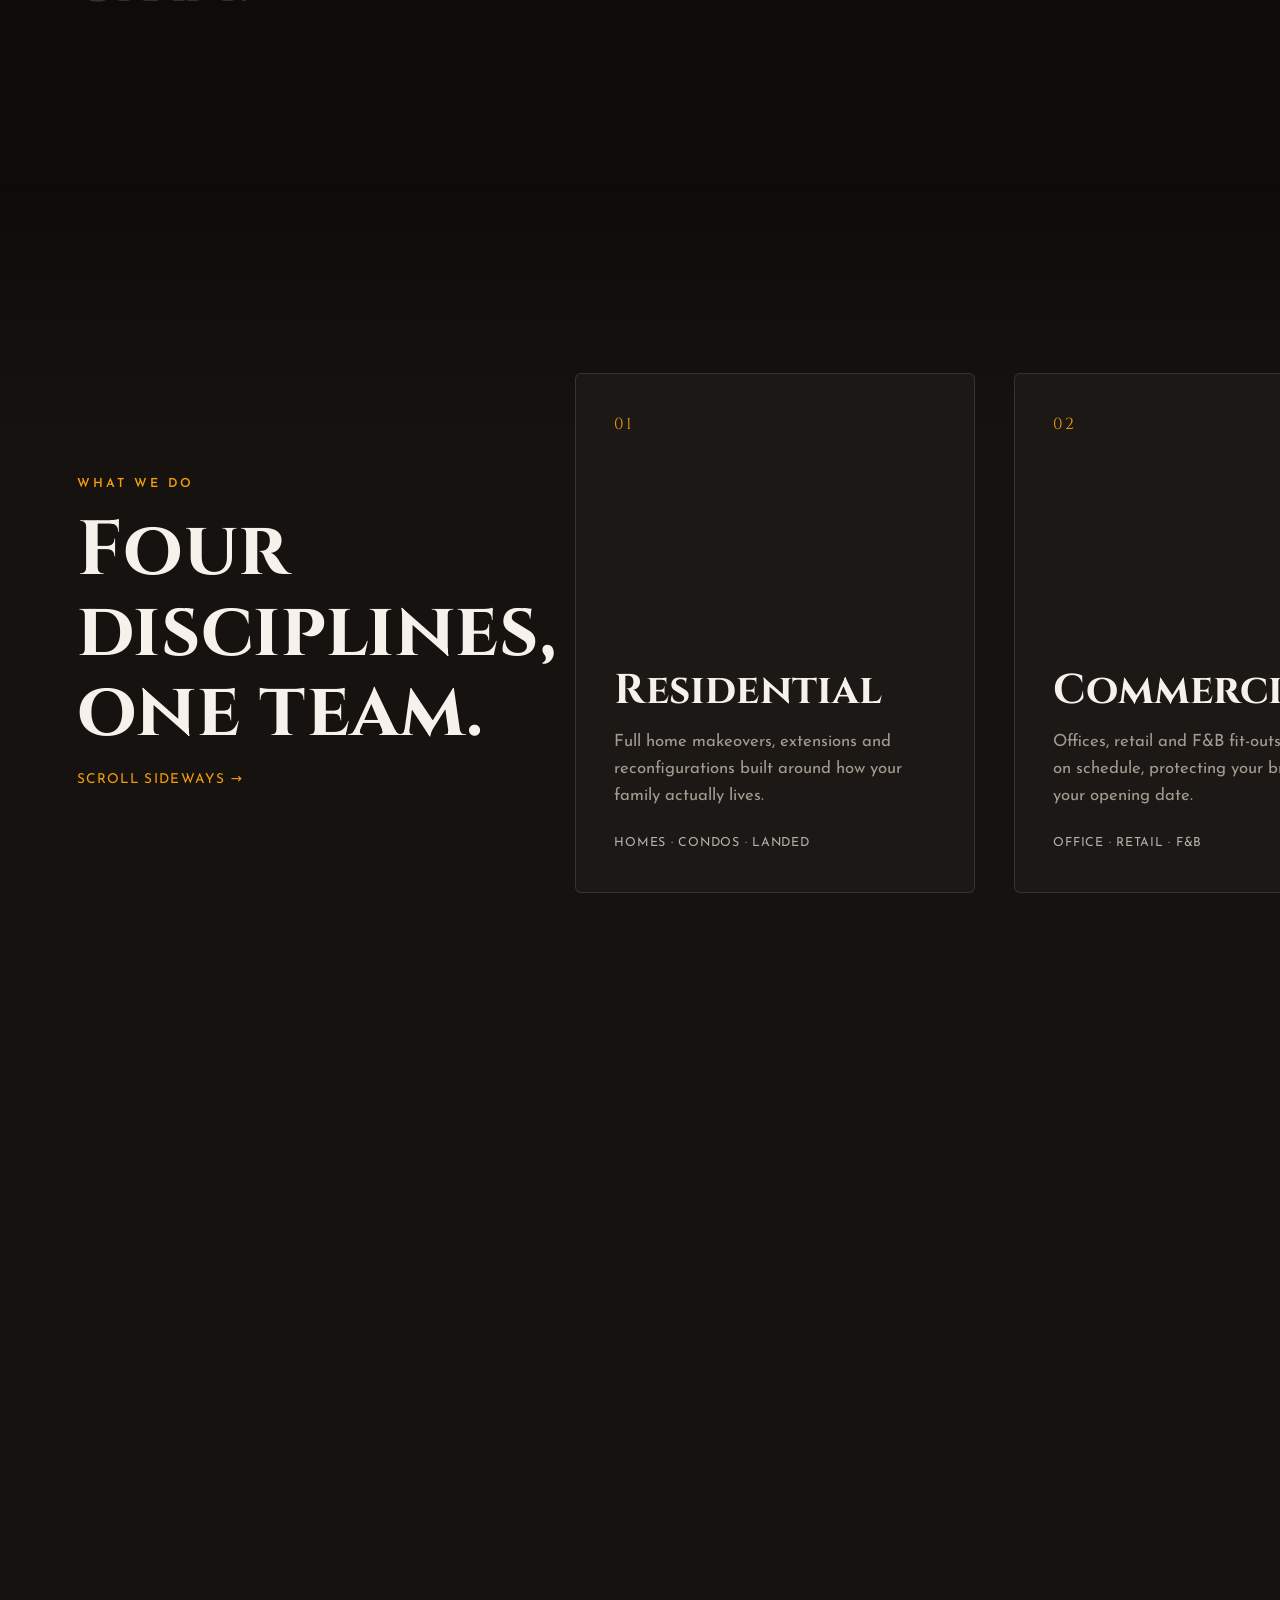
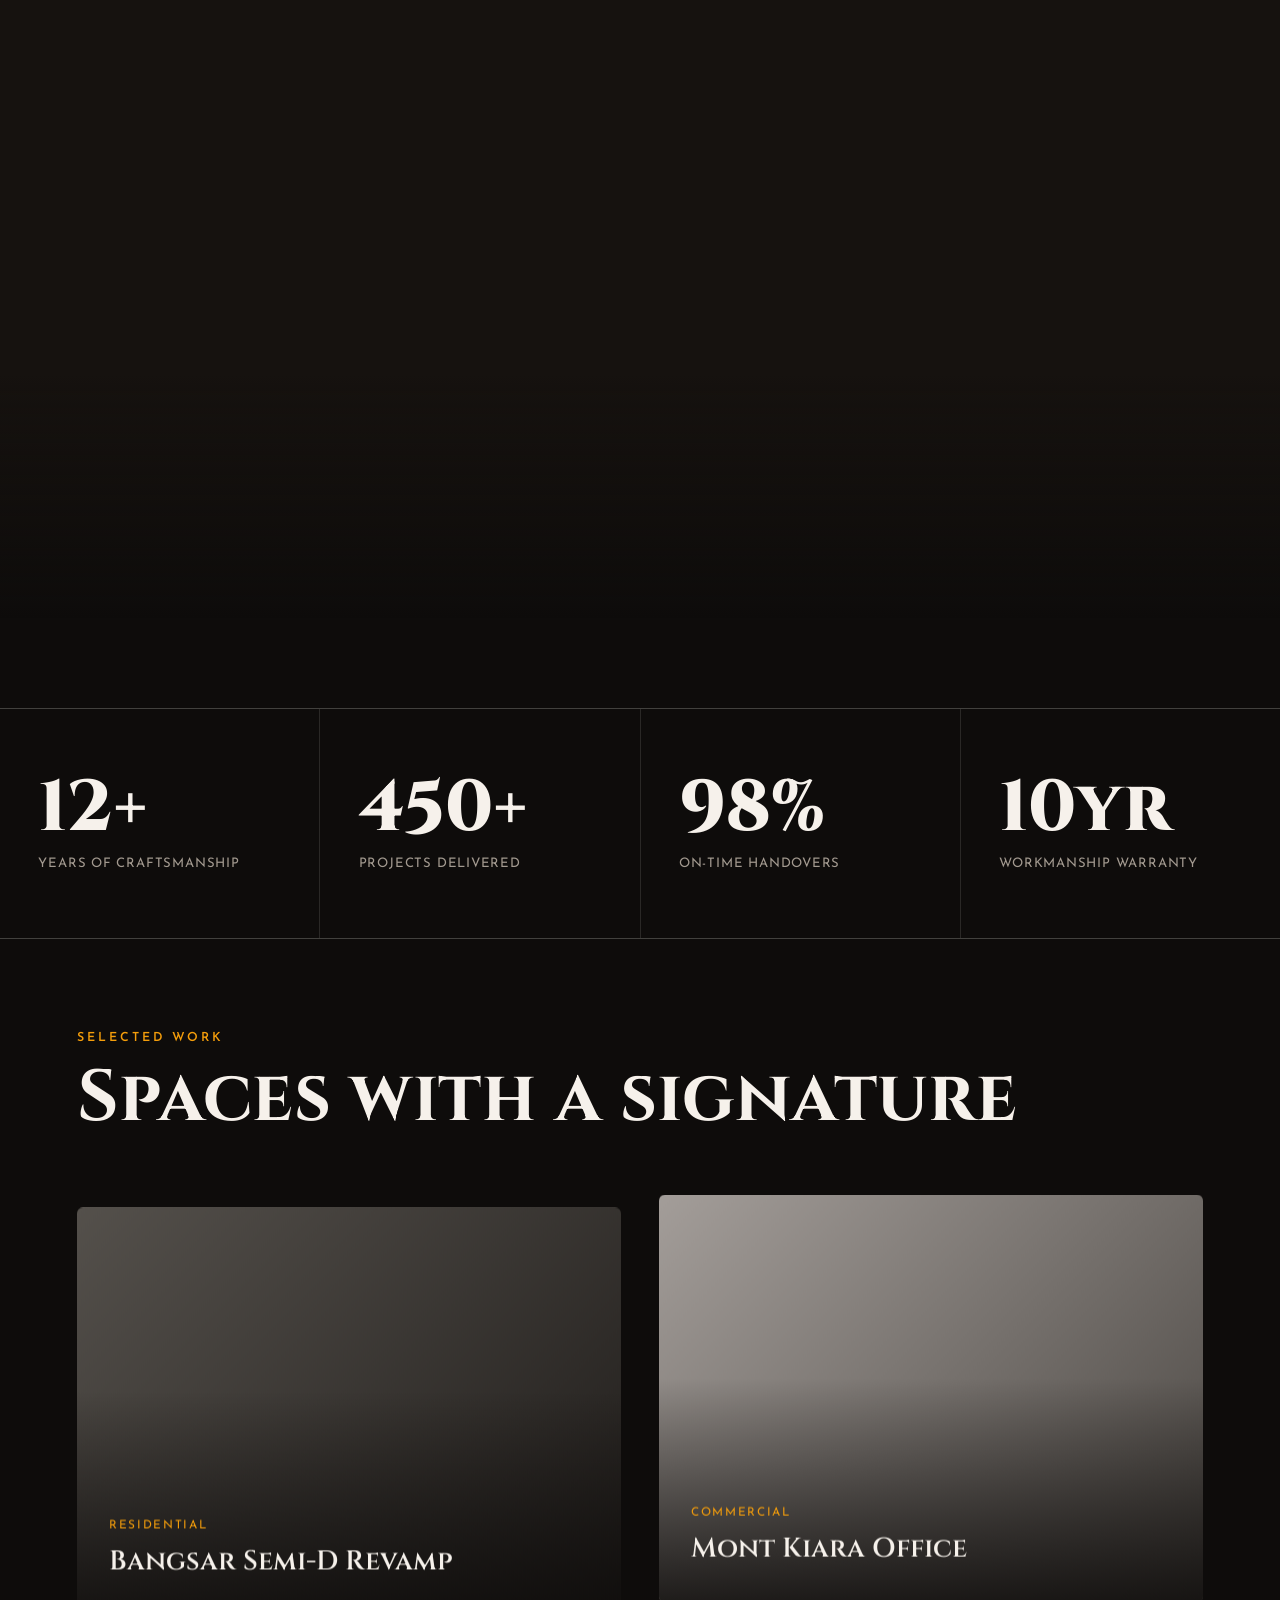
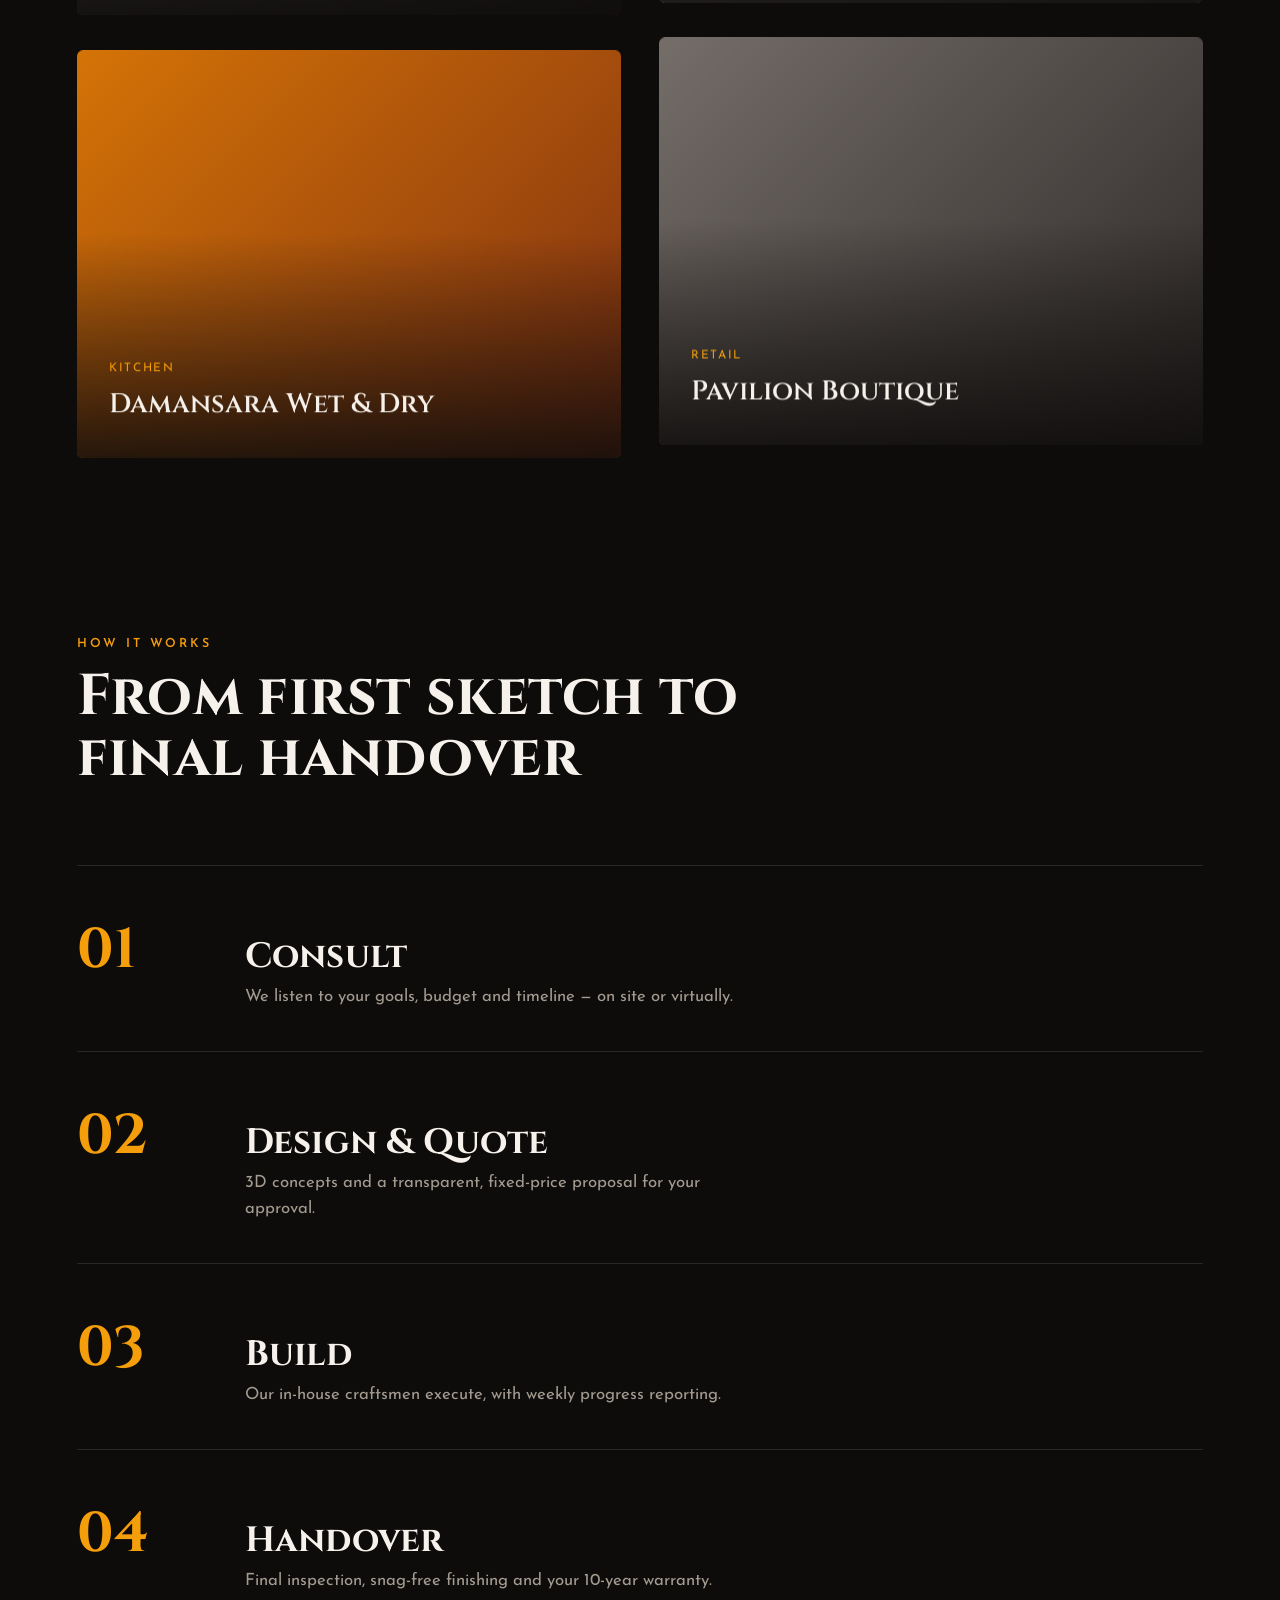
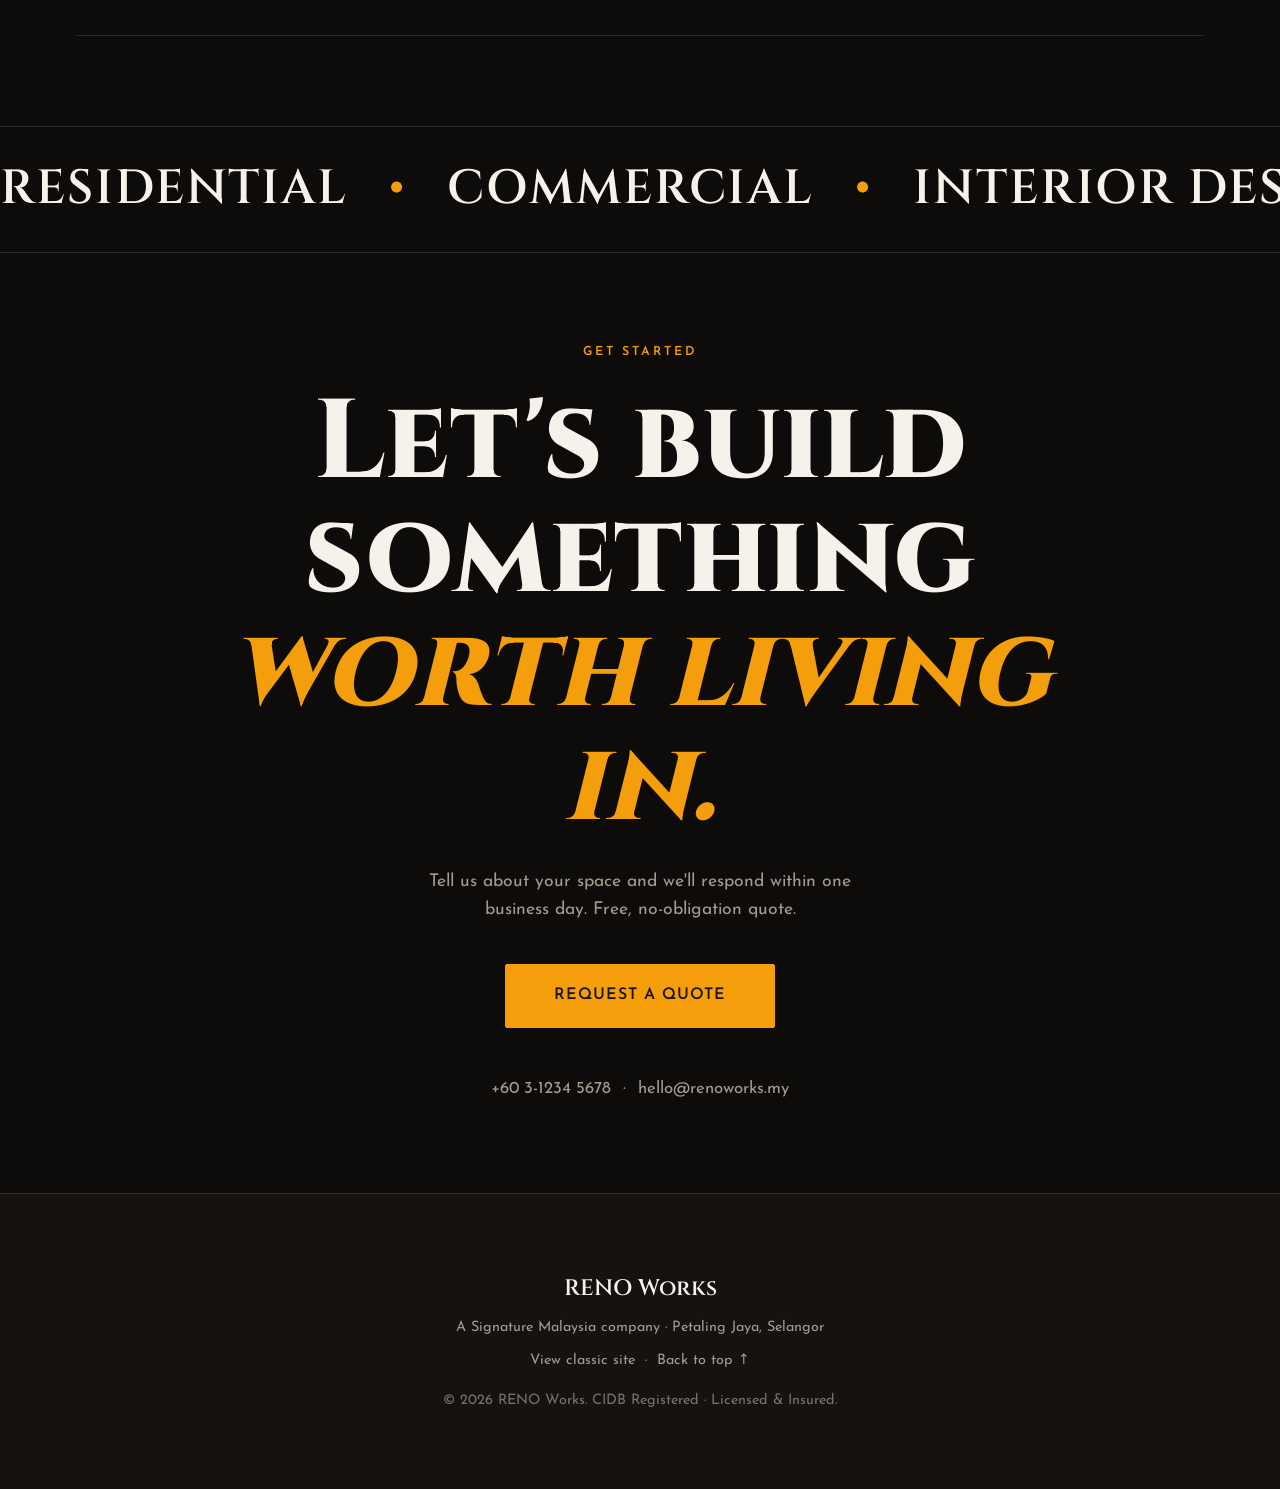
==== commit 30dc9f1d: "Add immersive 3D-motion homepage with WebGL hero - New index.html: cinematic dark experience with Th" ====
--- a/index.html
+++ b/index.html
@@ -3,441 +3,227 @@
 <head>
   <meta charset="UTF-8" />
   <meta name="viewport" content="width=device-width, initial-scale=1" />
-  <title>RENO Works — Professional Renovation by Signature Malaysia</title>
-  <meta name="description" content="RENO Works is a professional renovation contractor under Signature Malaysia. Premium interior, residential and commercial renovation with transparent quotes and craftsmanship you can trust." />
+  <title>RENO Works — Immersive Renovation Experience · Signature Malaysia</title>
+  <meta name="description" content="An immersive 3D experience for RENO Works, the premium renovation division of Signature Malaysia. WebGL, motion and craftsmanship." />
   <link rel="preconnect" href="https://fonts.googleapis.com" />
   <link rel="preconnect" href="https://fonts.gstatic.com" crossorigin />
-  <link href="https://fonts.googleapis.com/css2?family=Cinzel:wght@400;500;600;700&family=Josefin+Sans:wght@300;400;500;600;700&display=swap" rel="stylesheet" />
-  <link rel="stylesheet" href="styles.css" />
+  <link href="https://fonts.googleapis.com/css2?family=Cinzel:wght@400;500;600;700;800;900&family=Josefin+Sans:wght@300;400;500;600;700&display=swap" rel="stylesheet" />
+  <link rel="stylesheet" href="immersive.css" />
+  <!-- 3D + motion libraries, vendored locally -->
+  <script type="importmap">
+    { "imports": { "three": "./libs/three.module.min.js" } }
+  </script>
+  <script src="libs/gsap.min.js" defer></script>
+  <script src="libs/ScrollTrigger.min.js" defer></script>
 </head>
 <body>
   <a class="skip-link" href="#main">Skip to content</a>
 
+  <!-- ===== Preloader ===== -->
+  <div class="preloader" id="preloader" aria-hidden="true">
+    <div class="preloader-inner">
+      <span class="preloader-brand">RENO Works</span>
+      <span class="preloader-count" id="preloader-count">0</span>
+      <span class="preloader-bar"><span class="preloader-bar-fill" id="preloader-fill"></span></span>
+    </div>
+  </div>
+
+  <!-- ===== Custom cursor ===== -->
+  <div class="cursor" id="cursor" aria-hidden="true"></div>
+  <div class="cursor-dot" id="cursor-dot" aria-hidden="true"></div>
+
+  <!-- ===== WebGL canvas (fixed background) ===== -->
+  <canvas class="webgl" id="webgl" aria-hidden="true"></canvas>
+
   <!-- ===== Header ===== -->
   <header class="site-header" id="top">
-    <div class="container header-inner">
-      <a class="brand" href="#top" aria-label="RENO Works home">
-        <span class="brand-mark" aria-hidden="true">RW</span>
-        <span class="brand-text">
-          <span class="brand-name">RENO Works</span>
-          <span class="brand-sub">by Signature Malaysia</span>
-        </span>
-      </a>
-
-      <nav class="nav" aria-label="Primary">
-        <ul class="nav-list">
-          <li><a href="#services">Services</a></li>
-          <li><a href="#portfolio">Portfolio</a></li>
-          <li><a href="#why">Why Us</a></li>
-          <li><a href="#testimonials">Testimonials</a></li>
-          <li><a href="#contact">Contact</a></li>
-        </ul>
-      </nav>
-
-      <a class="btn btn-accent header-cta" href="#contact">Get a Free Quote</a>
-
-      <button class="nav-toggle" aria-label="Open menu" aria-expanded="false" aria-controls="mobile-nav">
-        <span class="nav-toggle-bar"></span>
-        <span class="nav-toggle-bar"></span>
-        <span class="nav-toggle-bar"></span>
-      </button>
-    </div>
-
-    <div class="mobile-nav" id="mobile-nav" hidden>
-      <ul>
-        <li><a href="#services">Services</a></li>
-        <li><a href="#portfolio">Portfolio</a></li>
-        <li><a href="#why">Why Us</a></li>
-        <li><a href="#testimonials">Testimonials</a></li>
-        <li><a href="#contact">Contact</a></li>
-        <li><a class="btn btn-accent" href="#contact">Get a Free Quote</a></li>
-      </ul>
-    </div>
+    <a class="brand" href="#top" data-magnetic aria-label="RENO Works home">
+      <span class="brand-mark">RW</span>
+      <span class="brand-text">
+        <span class="brand-name">RENO Works</span>
+        <span class="brand-sub">Signature Malaysia</span>
+      </span>
+    </a>
+    <nav class="nav" aria-label="Primary">
+      <a href="#work" data-cursor="hover">Work</a>
+      <a href="#services" data-cursor="hover">Services</a>
+      <a href="#process" data-cursor="hover">Process</a>
+      <a href="#contact" data-cursor="hover">Contact</a>
+    </nav>
+    <a class="btn btn-accent" href="#contact" data-magnetic data-cursor="hover">Start a Project</a>
   </header>
 
   <main id="main">
     <!-- ===== Hero ===== -->
     <section class="hero" aria-labelledby="hero-title">
-      <div class="container hero-inner">
-        <div class="hero-copy reveal">
-          <p class="eyebrow">Signature Malaysia · Renovation Division</p>
-          <h1 id="hero-title">Renovation, refined to a <em>signature</em> standard.</h1>
-          <p class="hero-lead">
-            RENO Works transforms homes, offices and retail spaces across Malaysia
-            with precise craftsmanship, honest pricing and project management you
-            can actually rely on — from first sketch to final handover.
-          </p>
-          <div class="hero-actions">
-            <a class="btn btn-accent btn-lg" href="#contact">Request a Free Quote</a>
-            <a class="btn btn-ghost btn-lg" href="#portfolio">View Our Work</a>
+      <div class="hero-content">
+        <p class="hero-eyebrow reveal-up">Signature Malaysia · Renovation</p>
+        <h1 id="hero-title" class="hero-title">
+          <span class="line"><span>Spaces</span></span>
+          <span class="line"><span>worth <em>living</em> in.</span></span>
+        </h1>
+        <p class="hero-sub reveal-up">We design and build premium renovations across Malaysia — engineered in 3D, finished by hand, delivered on a signature standard.</p>
+        <div class="hero-actions reveal-up">
+          <a class="btn btn-accent btn-lg" href="#contact" data-magnetic data-cursor="hover">Get a Free Quote</a>
+          <a class="btn btn-line btn-lg" href="#work" data-cursor="hover">Explore Work</a>
+        </div>
+      </div>
+      <div class="hero-scroll" aria-hidden="true">
+        <span>Scroll</span>
+        <span class="hero-scroll-line"></span>
+      </div>
+      <div class="hero-meta" aria-hidden="true">
+        <span>Est. 2014</span>
+        <span>Kuala Lumpur · Selangor</span>
+      </div>
+    </section>
+
+    <!-- ===== Manifesto (kinetic scrub text) ===== -->
+    <section class="manifesto" aria-label="Our philosophy">
+      <p class="manifesto-text" id="manifesto">
+        We don't just renovate rooms — we engineer how a space feels to walk into,
+        how light lands at 6pm, how a kitchen holds a family. Precision, honesty, craft.
+      </p>
+    </section>
+
+    <!-- ===== Horizontal pinned services ===== -->
+    <section class="h-section" id="services" aria-labelledby="services-title">
+      <div class="h-pin">
+        <div class="h-track" id="h-track">
+          <div class="h-intro h-panel">
+            <p class="eyebrow">What We Do</p>
+            <h2 id="services-title">Four<br>disciplines,<br>one team.</h2>
+            <p class="h-intro-sub">Scroll sideways →</p>
           </div>
-          <dl class="hero-stats">
-            <div><dt>12+</dt><dd>Years of craftsmanship</dd></div>
-            <div><dt>450+</dt><dd>Projects delivered</dd></div>
-            <div><dt>100%</dt><dd>Quality guaranteed</dd></div>
-          </dl>
+
+          <article class="h-panel s-card" data-tilt data-cursor="view">
+            <span class="s-num">01</span>
+            <h3>Residential</h3>
+            <p>Full home makeovers, extensions and reconfigurations built around how your family actually lives.</p>
+            <span class="s-tag">Homes · Condos · Landed</span>
+          </article>
+
+          <article class="h-panel s-card" data-tilt data-cursor="view">
+            <span class="s-num">02</span>
+            <h3>Commercial</h3>
+            <p>Offices, retail and F&amp;B fit-outs delivered on schedule, protecting your brand and your opening date.</p>
+            <span class="s-tag">Office · Retail · F&amp;B</span>
+          </article>
+
+          <article class="h-panel s-card" data-tilt data-cursor="view">
+            <span class="s-num">03</span>
+            <h3>Interior Design</h3>
+            <p>3D visualisation, material curation and lighting design — approve the look before a wall moves.</p>
+            <span class="s-tag">3D · Materials · Lighting</span>
+          </article>
+
+          <article class="h-panel s-card" data-tilt data-cursor="view">
+            <span class="s-num">04</span>
+            <h3>Kitchen &amp; Bath</h3>
+            <p>Precision cabinetry, waterproofing and tiling for the rooms that decide a renovation's quality.</p>
+            <span class="s-tag">Cabinetry · Tiling</span>
+          </article>
         </div>
-
-        <div class="hero-visual reveal" aria-hidden="true">
-          <div class="hero-card hero-card-main">
-            <div class="hero-card-photo photo-1"></div>
-            <span class="hero-tag">Modern Interior · KL</span>
-          </div>
-          <div class="hero-card hero-card-float">
-            <div class="hero-card-photo photo-2"></div>
-            <span class="hero-tag">Kitchen Remodel</span>
-          </div>
+      </div>
+    </section>
+
+    <!-- ===== Stats ===== -->
+    <section class="stats" aria-label="By the numbers">
+      <div class="stat reveal-up">
+        <span class="stat-num" data-count="12" data-suffix="+">0</span>
+        <span class="stat-label">Years of craftsmanship</span>
+      </div>
+      <div class="stat reveal-up">
+        <span class="stat-num" data-count="450" data-suffix="+">0</span>
+        <span class="stat-label">Projects delivered</span>
+      </div>
+      <div class="stat reveal-up">
+        <span class="stat-num" data-count="98" data-suffix="%">0</span>
+        <span class="stat-label">On-time handovers</span>
+      </div>
+      <div class="stat reveal-up">
+        <span class="stat-num" data-count="10" data-suffix="yr">0</span>
+        <span class="stat-label">Workmanship warranty</span>
+      </div>
+    </section>
+
+    <!-- ===== Work / portfolio parallax ===== -->
+    <section class="work" id="work" aria-labelledby="work-title">
+      <header class="work-head">
+        <p class="eyebrow">Selected Work</p>
+        <h2 id="work-title">Spaces with a signature</h2>
+      </header>
+      <div class="work-grid">
+        <figure class="work-item wk-1" data-cursor="view" data-speed="0.92">
+          <div class="work-media"></div>
+          <figcaption><span>Residential</span><strong>Bangsar Semi-D Revamp</strong></figcaption>
+        </figure>
+        <figure class="work-item wk-2" data-cursor="view" data-speed="1.08">
+          <div class="work-media"></div>
+          <figcaption><span>Commercial</span><strong>Mont Kiara Office</strong></figcaption>
+        </figure>
+        <figure class="work-item wk-3" data-cursor="view" data-speed="0.96">
+          <div class="work-media"></div>
+          <figcaption><span>Kitchen</span><strong>Damansara Wet &amp; Dry</strong></figcaption>
+        </figure>
+        <figure class="work-item wk-4" data-cursor="view" data-speed="1.12">
+          <div class="work-media"></div>
+          <figcaption><span>Retail</span><strong>Pavilion Boutique</strong></figcaption>
+        </figure>
+      </div>
+    </section>
+
+    <!-- ===== Process timeline ===== -->
+    <section class="process" id="process" aria-labelledby="process-title">
+      <header class="process-head reveal-up">
+        <p class="eyebrow">How It Works</p>
+        <h2 id="process-title">From first sketch to final handover</h2>
+      </header>
+      <ol class="timeline">
+        <li class="tl-item reveal-up"><span class="tl-no">01</span><div><h3>Consult</h3><p>We listen to your goals, budget and timeline — on site or virtually.</p></div></li>
+        <li class="tl-item reveal-up"><span class="tl-no">02</span><div><h3>Design &amp; Quote</h3><p>3D concepts and a transparent, fixed-price proposal for your approval.</p></div></li>
+        <li class="tl-item reveal-up"><span class="tl-no">03</span><div><h3>Build</h3><p>Our in-house craftsmen execute, with weekly progress reporting.</p></div></li>
+        <li class="tl-item reveal-up"><span class="tl-no">04</span><div><h3>Handover</h3><p>Final inspection, snag-free finishing and your 10-year warranty.</p></div></li>
+      </ol>
+    </section>
+
+    <!-- ===== Marquee ===== -->
+    <section class="marquee" aria-hidden="true">
+      <div class="marquee-track">
+        <span>Residential</span><span class="m-dot">•</span><span>Commercial</span><span class="m-dot">•</span><span>Interior Design</span><span class="m-dot">•</span><span>Kitchen &amp; Bath</span><span class="m-dot">•</span>
+        <span>Residential</span><span class="m-dot">•</span><span>Commercial</span><span class="m-dot">•</span><span>Interior Design</span><span class="m-dot">•</span><span>Kitchen &amp; Bath</span><span class="m-dot">•</span>
+      </div>
+    </section>
+
+    <!-- ===== CTA ===== -->
+    <section class="cta" id="contact" aria-labelledby="cta-title">
+      <div class="cta-inner">
+        <p class="eyebrow reveal-up">Get Started</p>
+        <h2 id="cta-title" class="cta-title reveal-up">Let's build something<br><em>worth living in.</em></h2>
+        <p class="cta-sub reveal-up">Tell us about your space and we'll respond within one business day. Free, no-obligation quote.</p>
+        <a class="btn btn-accent btn-xl" href="mailto:hello@renoworks.my" data-magnetic data-cursor="hover">Request a Quote</a>
+        <div class="cta-contacts reveal-up">
+          <a href="tel:+60312345678" data-cursor="hover">+60 3-1234 5678</a>
+          <span>·</span>
+          <a href="mailto:hello@renoworks.my" data-cursor="hover">hello@renoworks.my</a>
         </div>
       </div>
     </section>
-
-    <!-- ===== Trust strip ===== -->
-    <section class="trust" aria-label="Credentials">
-      <div class="container trust-inner">
-        <span>CIDB Registered Contractor</span>
-        <span class="dot" aria-hidden="true"></span>
-        <span>Licensed &amp; Insured</span>
-        <span class="dot" aria-hidden="true"></span>
-        <span>10-Year Workmanship Warranty</span>
-        <span class="dot" aria-hidden="true"></span>
-        <span>Fixed-Price Contracts</span>
-      </div>
-    </section>
-
-    <!-- ===== Services ===== -->
-    <section class="section" id="services" aria-labelledby="services-title">
-      <div class="container">
-        <header class="section-head reveal">
-          <p class="eyebrow">What We Do</p>
-          <h2 id="services-title">End-to-end renovation services</h2>
-          <p class="section-sub">One accountable team for design, construction and finishing — no juggling subcontractors.</p>
-        </header>
-
-        <div class="grid grid-3">
-          <article class="card service-card reveal">
-            <span class="service-icon" aria-hidden="true">
-              <svg viewBox="0 0 24 24" fill="none" stroke="currentColor" stroke-width="1.6" stroke-linecap="round" stroke-linejoin="round"><path d="M3 21h18"/><path d="M5 21V7l8-4v18"/><path d="M19 21V11l-6-4"/><path d="M9 9h.01M9 12h.01M9 15h.01"/></svg>
-            </span>
-            <h3>Residential Renovation</h3>
-            <p>Full home makeovers, extensions and room reconfigurations built around how your family actually lives.</p>
-          </article>
-
-          <article class="card service-card reveal">
-            <span class="service-icon" aria-hidden="true">
-              <svg viewBox="0 0 24 24" fill="none" stroke="currentColor" stroke-width="1.6" stroke-linecap="round" stroke-linejoin="round"><rect x="3" y="3" width="18" height="18" rx="2"/><path d="M9 3v18"/><path d="M3 9h6M3 15h6"/></svg>
-            </span>
-            <h3>Commercial Fit-Out</h3>
-            <p>Offices, retail and F&amp;B spaces delivered on schedule, designed to protect your brand and your opening date.</p>
-          </article>
-
-          <article class="card service-card reveal">
-            <span class="service-icon" aria-hidden="true">
-              <svg viewBox="0 0 24 24" fill="none" stroke="currentColor" stroke-width="1.6" stroke-linecap="round" stroke-linejoin="round"><path d="M12 3l9 4.5v9L12 21 3 16.5v-9z"/><path d="M3 7.5L12 12l9-4.5M12 12v9"/></svg>
-            </span>
-            <h3>Interior Design</h3>
-            <p>3D visualisation, material curation and lighting design so you approve the look before a single wall moves.</p>
-          </article>
-
-          <article class="card service-card reveal">
-            <span class="service-icon" aria-hidden="true">
-              <svg viewBox="0 0 24 24" fill="none" stroke="currentColor" stroke-width="1.6" stroke-linecap="round" stroke-linejoin="round"><path d="M14 3l7 7-9 9H5v-7z"/><path d="M11 6l7 7"/></svg>
-            </span>
-            <h3>Kitchen &amp; Bath</h3>
-            <p>Precision cabinetry, waterproofing and tiling for the two rooms that decide whether a renovation feels premium.</p>
-          </article>
-
-          <article class="card service-card reveal">
-            <span class="service-icon" aria-hidden="true">
-              <svg viewBox="0 0 24 24" fill="none" stroke="currentColor" stroke-width="1.6" stroke-linecap="round" stroke-linejoin="round"><path d="M3 7h18M3 12h18M3 17h18"/><path d="M7 3v18"/></svg>
-            </span>
-            <h3>Flooring &amp; Finishes</h3>
-            <p>From engineered timber to seamless microcement — surfaces installed to last, with finishing details that read luxury.</p>
-          </article>
-
-          <article class="card service-card reveal">
-            <span class="service-icon" aria-hidden="true">
-              <svg viewBox="0 0 24 24" fill="none" stroke="currentColor" stroke-width="1.6" stroke-linecap="round" stroke-linejoin="round"><path d="M12 2v4M12 18v4M2 12h4M18 12h4"/><circle cx="12" cy="12" r="4"/></svg>
-            </span>
-            <h3>Project Management</h3>
-            <p>A single point of contact, weekly progress updates and a fixed timeline so you always know what happens next.</p>
-          </article>
-        </div>
-      </div>
-    </section>
-
-    <!-- ===== Portfolio ===== -->
-    <section class="section section-muted" id="portfolio" aria-labelledby="portfolio-title">
-      <div class="container">
-        <header class="section-head reveal">
-          <p class="eyebrow">Selected Work</p>
-          <h2 id="portfolio-title">Spaces with a signature</h2>
-          <p class="section-sub">A glimpse of recent renovations delivered under the Signature Malaysia standard.</p>
-        </header>
-
-        <div class="portfolio-grid">
-          <figure class="portfolio-item reveal pf-1">
-            <figcaption>
-              <span class="pf-cat">Residential</span>
-              <span class="pf-name">Bangsar Semi-D Revamp</span>
-            </figcaption>
-          </figure>
-          <figure class="portfolio-item reveal pf-2">
-            <figcaption>
-              <span class="pf-cat">Commercial</span>
-              <span class="pf-name">Mont Kiara Office Fit-Out</span>
-            </figcaption>
-          </figure>
-          <figure class="portfolio-item reveal pf-3">
-            <figcaption>
-              <span class="pf-cat">Kitchen</span>
-              <span class="pf-name">Damansara Wet &amp; Dry Kitchen</span>
-            </figcaption>
-          </figure>
-          <figure class="portfolio-item reveal pf-4">
-            <figcaption>
-              <span class="pf-cat">Retail</span>
-              <span class="pf-name">Pavilion Boutique Concept</span>
-            </figcaption>
-          </figure>
-          <figure class="portfolio-item reveal pf-5">
-            <figcaption>
-              <span class="pf-cat">Bathroom</span>
-              <span class="pf-name">Mid-Valley Master Ensuite</span>
-            </figcaption>
-          </figure>
-          <figure class="portfolio-item reveal pf-6">
-            <figcaption>
-              <span class="pf-cat">Residential</span>
-              <span class="pf-name">Setia Alam Family Home</span>
-            </figcaption>
-          </figure>
-        </div>
-      </div>
-    </section>
-
-    <!-- ===== Why choose us ===== -->
-    <section class="section" id="why" aria-labelledby="why-title">
-      <div class="container why-inner">
-        <div class="why-copy reveal">
-          <p class="eyebrow">Why RENO Works</p>
-          <h2 id="why-title">The Signature Malaysia difference</h2>
-          <p class="section-sub">We built RENO Works to fix what frustrates people most about renovating — surprise costs, silent contractors and rushed finishing.</p>
-          <a class="btn btn-accent" href="#contact">Start Your Project</a>
-        </div>
-
-        <ul class="why-list reveal">
-          <li>
-            <span class="why-icon" aria-hidden="true">
-              <svg viewBox="0 0 24 24" fill="none" stroke="currentColor" stroke-width="1.7" stroke-linecap="round" stroke-linejoin="round"><path d="M20 6L9 17l-5-5"/></svg>
-            </span>
-            <div>
-              <h3>Transparent fixed pricing</h3>
-              <p>Every quote is itemised and locked. No mid-project surprises, no vague "extras".</p>
-            </div>
-          </li>
-          <li>
-            <span class="why-icon" aria-hidden="true">
-              <svg viewBox="0 0 24 24" fill="none" stroke="currentColor" stroke-width="1.7" stroke-linecap="round" stroke-linejoin="round"><path d="M20 6L9 17l-5-5"/></svg>
-            </span>
-            <div>
-              <h3>On-time, every time</h3>
-              <p>Milestone-based scheduling with weekly updates — and penalties on us if we slip.</p>
-            </div>
-          </li>
-          <li>
-            <span class="why-icon" aria-hidden="true">
-              <svg viewBox="0 0 24 24" fill="none" stroke="currentColor" stroke-width="1.7" stroke-linecap="round" stroke-linejoin="round"><path d="M20 6L9 17l-5-5"/></svg>
-            </span>
-            <div>
-              <h3>In-house craftsmen</h3>
-              <p>Our own carpenters, tilers and electricians — not anonymous day labour.</p>
-            </div>
-          </li>
-          <li>
-            <span class="why-icon" aria-hidden="true">
-              <svg viewBox="0 0 24 24" fill="none" stroke="currentColor" stroke-width="1.7" stroke-linecap="round" stroke-linejoin="round"><path d="M20 6L9 17l-5-5"/></svg>
-            </span>
-            <div>
-              <h3>10-year workmanship warranty</h3>
-              <p>We stand behind every joint and seam long after handover day.</p>
-            </div>
-          </li>
-        </ul>
-      </div>
-    </section>
-
-    <!-- ===== Process ===== -->
-    <section class="section section-dark" id="process" aria-labelledby="process-title">
-      <div class="container">
-        <header class="section-head reveal">
-          <p class="eyebrow eyebrow-light">How It Works</p>
-          <h2 id="process-title">Four steps to your new space</h2>
-        </header>
-        <ol class="process-grid">
-          <li class="reveal"><span class="step-no">01</span><h3>Consult</h3><p>We listen to your goals, budget and timeline — on site or virtually.</p></li>
-          <li class="reveal"><span class="step-no">02</span><h3>Design &amp; Quote</h3><p>3D concepts and a transparent, fixed-price proposal for your approval.</p></li>
-          <li class="reveal"><span class="step-no">03</span><h3>Build</h3><p>Our in-house team executes with weekly progress reporting.</p></li>
-          <li class="reveal"><span class="step-no">04</span><h3>Handover</h3><p>Final inspection, snag-free finishing and your 10-year warranty.</p></li>
-        </ol>
-      </div>
-    </section>
-
-    <!-- ===== Testimonials ===== -->
-    <section class="section section-muted" id="testimonials" aria-labelledby="testimonials-title">
-      <div class="container">
-        <header class="section-head reveal">
-          <p class="eyebrow">Client Stories</p>
-          <h2 id="testimonials-title">Trusted by homeowners &amp; brands</h2>
-        </header>
-        <div class="grid grid-3">
-          <blockquote class="card quote-card reveal">
-            <div class="stars" aria-label="5 out of 5 stars">
-              <svg viewBox="0 0 24 24" aria-hidden="true"><path d="M12 2l3 7h7l-5.5 4.5L18 21l-6-4-6 4 1.5-7.5L2 9h7z"/></svg>
-              <svg viewBox="0 0 24 24" aria-hidden="true"><path d="M12 2l3 7h7l-5.5 4.5L18 21l-6-4-6 4 1.5-7.5L2 9h7z"/></svg>
-              <svg viewBox="0 0 24 24" aria-hidden="true"><path d="M12 2l3 7h7l-5.5 4.5L18 21l-6-4-6 4 1.5-7.5L2 9h7z"/></svg>
-              <svg viewBox="0 0 24 24" aria-hidden="true"><path d="M12 2l3 7h7l-5.5 4.5L18 21l-6-4-6 4 1.5-7.5L2 9h7z"/></svg>
-              <svg viewBox="0 0 24 24" aria-hidden="true"><path d="M12 2l3 7h7l-5.5 4.5L18 21l-6-4-6 4 1.5-7.5L2 9h7z"/></svg>
-            </div>
-            <p>"They turned our dated terrace house into something out of a magazine — and finished three days early. The fixed price never moved."</p>
-            <footer><span class="avatar" aria-hidden="true">SL</span><span><strong>Serena Lim</strong><small>Homeowner, Bangsar</small></span></footer>
-          </blockquote>
-
-          <blockquote class="card quote-card reveal">
-            <div class="stars" aria-label="5 out of 5 stars">
-              <svg viewBox="0 0 24 24" aria-hidden="true"><path d="M12 2l3 7h7l-5.5 4.5L18 21l-6-4-6 4 1.5-7.5L2 9h7z"/></svg>
-              <svg viewBox="0 0 24 24" aria-hidden="true"><path d="M12 2l3 7h7l-5.5 4.5L18 21l-6-4-6 4 1.5-7.5L2 9h7z"/></svg>
-              <svg viewBox="0 0 24 24" aria-hidden="true"><path d="M12 2l3 7h7l-5.5 4.5L18 21l-6-4-6 4 1.5-7.5L2 9h7z"/></svg>
-              <svg viewBox="0 0 24 24" aria-hidden="true"><path d="M12 2l3 7h7l-5.5 4.5L18 21l-6-4-6 4 1.5-7.5L2 9h7z"/></svg>
-              <svg viewBox="0 0 24 24" aria-hidden="true"><path d="M12 2l3 7h7l-5.5 4.5L18 21l-6-4-6 4 1.5-7.5L2 9h7z"/></svg>
-            </div>
-            <p>"As a café owner I couldn't afford delays. RENO Works delivered our fit-out on the exact day they promised. Professional from quote to keys."</p>
-            <footer><span class="avatar" aria-hidden="true">AR</span><span><strong>Amir Rashid</strong><small>Founder, Kopi &amp; Co.</small></span></footer>
-          </blockquote>
-
-          <blockquote class="card quote-card reveal">
-            <div class="stars" aria-label="5 out of 5 stars">
-              <svg viewBox="0 0 24 24" aria-hidden="true"><path d="M12 2l3 7h7l-5.5 4.5L18 21l-6-4-6 4 1.5-7.5L2 9h7z"/></svg>
-              <svg viewBox="0 0 24 24" aria-hidden="true"><path d="M12 2l3 7h7l-5.5 4.5L18 21l-6-4-6 4 1.5-7.5L2 9h7z"/></svg>
-              <svg viewBox="0 0 24 24" aria-hidden="true"><path d="M12 2l3 7h7l-5.5 4.5L18 21l-6-4-6 4 1.5-7.5L2 9h7z"/></svg>
-              <svg viewBox="0 0 24 24" aria-hidden="true"><path d="M12 2l3 7h7l-5.5 4.5L18 21l-6-4-6 4 1.5-7.5L2 9h7z"/></svg>
-              <svg viewBox="0 0 24 24" aria-hidden="true"><path d="M12 2l3 7h7l-5.5 4.5L18 21l-6-4-6 4 1.5-7.5L2 9h7z"/></svg>
-            </div>
-            <p>"The weekly updates meant I never had to chase anyone. Craftsmanship is genuinely a notch above the other contractors we quoted."</p>
-            <footer><span class="avatar" aria-hidden="true">JT</span><span><strong>Jason Tan</strong><small>Homeowner, Mont Kiara</small></span></footer>
-          </blockquote>
-        </div>
-      </div>
-    </section>
-
-    <!-- ===== Contact / Quote CTA ===== -->
-    <section class="section" id="contact" aria-labelledby="contact-title">
-      <div class="container contact-inner">
-        <div class="contact-copy reveal">
-          <p class="eyebrow">Get Started</p>
-          <h2 id="contact-title">Request your free, no-obligation quote</h2>
-          <p class="section-sub">Tell us about your space and we'll get back within one business day with next steps. No pressure, no spam.</p>
-          <ul class="contact-list">
-            <li>
-              <span class="contact-icon" aria-hidden="true"><svg viewBox="0 0 24 24" fill="none" stroke="currentColor" stroke-width="1.6" stroke-linecap="round" stroke-linejoin="round"><path d="M22 16.9v3a2 2 0 0 1-2.2 2 19.8 19.8 0 0 1-8.6-3.1 19.5 19.5 0 0 1-6-6A19.8 19.8 0 0 1 2.1 4.2 2 2 0 0 1 4.1 2h3a2 2 0 0 1 2 1.7c.1.9.3 1.8.6 2.6a2 2 0 0 1-.5 2.1L8 9.6a16 16 0 0 0 6 6l1.2-1.2a2 2 0 0 1 2.1-.5c.8.3 1.7.5 2.6.6a2 2 0 0 1 1.7 2z"/></svg></span>
-              <span><strong>Call us</strong><a href="tel:+60312345678">+60 3-1234 5678</a></span>
-            </li>
-            <li>
-              <span class="contact-icon" aria-hidden="true"><svg viewBox="0 0 24 24" fill="none" stroke="currentColor" stroke-width="1.6" stroke-linecap="round" stroke-linejoin="round"><rect x="2" y="4" width="20" height="16" rx="2"/><path d="M22 6l-10 7L2 6"/></svg></span>
-              <span><strong>Email</strong><a href="mailto:hello@renoworks.my">hello@renoworks.my</a></span>
-            </li>
-            <li>
-              <span class="contact-icon" aria-hidden="true"><svg viewBox="0 0 24 24" fill="none" stroke="currentColor" stroke-width="1.6" stroke-linecap="round" stroke-linejoin="round"><path d="M21 10c0 6-9 12-9 12s-9-6-9-12a9 9 0 0 1 18 0z"/><circle cx="12" cy="10" r="3"/></svg></span>
-              <span><strong>Showroom</strong>Signature Malaysia HQ, Petaling Jaya, Selangor</span>
-            </li>
-          </ul>
-        </div>
-
-        <form class="card quote-form reveal" id="quote-form" novalidate>
-          <div class="field">
-            <label for="name">Full name <span class="req" aria-hidden="true">*</span></label>
-            <input id="name" name="name" type="text" autocomplete="name" required />
-            <p class="error" data-for="name" aria-live="polite"></p>
-          </div>
-          <div class="field-row">
-            <div class="field">
-              <label for="phone">Phone <span class="req" aria-hidden="true">*</span></label>
-              <input id="phone" name="phone" type="tel" autocomplete="tel" inputmode="tel" required />
-              <p class="error" data-for="phone" aria-live="polite"></p>
-            </div>
-            <div class="field">
-              <label for="email">Email</label>
-              <input id="email" name="email" type="email" autocomplete="email" inputmode="email" />
-              <p class="error" data-for="email" aria-live="polite"></p>
-            </div>
-          </div>
-          <div class="field">
-            <label for="service">Project type</label>
-            <select id="service" name="service">
-              <option value="residential">Residential renovation</option>
-              <option value="commercial">Commercial fit-out</option>
-              <option value="interior">Interior design</option>
-              <option value="kitchen-bath">Kitchen &amp; bathroom</option>
-              <option value="other">Something else</option>
-            </select>
-          </div>
-          <div class="field">
-            <label for="message">Tell us about your space</label>
-            <textarea id="message" name="message" rows="3" placeholder="e.g. 1,400 sqft condo, full interior refresh, target move-in August"></textarea>
-          </div>
-          <button class="btn btn-accent btn-lg btn-block" type="submit">Send My Request</button>
-          <p class="form-success" id="form-success" role="status" hidden>Thank you — your request is in. We'll be in touch within one business day.</p>
-          <p class="form-note">By submitting, you agree to be contacted about your enquiry.</p>
-        </form>
-      </div>
-    </section>
   </main>
 
-  <!-- ===== Footer ===== -->
   <footer class="site-footer">
-    <div class="container footer-inner">
-      <div class="footer-brand">
-        <a class="brand" href="#top" aria-label="RENO Works home">
-          <span class="brand-mark" aria-hidden="true">RW</span>
-          <span class="brand-text">
-            <span class="brand-name">RENO Works</span>
-            <span class="brand-sub">by Signature Malaysia</span>
-          </span>
-        </a>
-        <p>Premium renovation and interior fit-out, delivered to a signature standard across the Klang Valley and beyond.</p>
-      </div>
-      <nav class="footer-col" aria-label="Footer services">
-        <h4>Services</h4>
-        <ul>
-          <li><a href="#services">Residential</a></li>
-          <li><a href="#services">Commercial</a></li>
-          <li><a href="#services">Interior Design</a></li>
-          <li><a href="#services">Kitchen &amp; Bath</a></li>
-        </ul>
-      </nav>
-      <nav class="footer-col" aria-label="Footer company">
-        <h4>Company</h4>
-        <ul>
-          <li><a href="#portfolio">Portfolio</a></li>
-          <li><a href="#why">Why Us</a></li>
-          <li><a href="#testimonials">Testimonials</a></li>
-          <li><a href="#contact">Get a Quote</a></li>
-        </ul>
-      </nav>
-      <div class="footer-col">
-        <h4>Get in touch</h4>
-        <ul>
-          <li><a href="tel:+60312345678">+60 3-1234 5678</a></li>
-          <li><a href="mailto:hello@renoworks.my">hello@renoworks.my</a></li>
-          <li>Petaling Jaya, Selangor</li>
-        </ul>
-      </div>
-    </div>
-    <div class="container footer-bottom">
-      <p>&copy; <span id="year">2026</span> RENO Works · A Signature Malaysia company. All rights reserved.</p>
-      <p>CIDB Registered · Licensed &amp; Insured</p>
+    <div class="footer-inner">
+      <span class="brand-name">RENO Works</span>
+      <p>A Signature Malaysia company · Petaling Jaya, Selangor</p>
+      <p class="footer-links">
+        <a href="classic.html" data-cursor="hover">View classic site</a>
+        <span>·</span>
+        <a href="#top" data-cursor="hover">Back to top ↑</a>
+      </p>
+      <p class="footer-copy">&copy; <span id="year">2026</span> RENO Works. CIDB Registered · Licensed &amp; Insured.</p>
     </div>
   </footer>
 
-  <script src="main.js" defer></script>
+  <script type="module" src="immersive.js"></script>
 </body>
 </html>
--- a/immersive.css
+++ b/immersive.css
@@ -0,0 +1,279 @@
+/* ===========================================================
+   RENO Works — Immersive 3D Experience
+   Dark cinematic variant · WebGL + GSAP motion
+   =========================================================== */
+
+:root {
+  --bg: #0E0C0B;
+  --bg-soft: #16120F;
+  --surface: #1C1815;
+  --text: #F6F1EB;
+  --muted: #A39A90;
+  --accent: #F59E0B;
+  --accent-deep: #D97706;
+  --line: rgba(246, 241, 235, 0.12);
+  --font-display: 'Cinzel', Georgia, serif;
+  --font-body: 'Josefin Sans', system-ui, sans-serif;
+  --ease: cubic-bezier(0.22, 0.61, 0.36, 1);
+  --container: 1280px;
+}
+
+*, *::before, *::after { box-sizing: border-box; margin: 0; }
+html { -webkit-text-size-adjust: 100%; scroll-behavior: smooth; }
+
+body {
+  font-family: var(--font-body);
+  background: var(--bg);
+  color: var(--text);
+  line-height: 1.6;
+  font-size: 1.05rem;
+  overflow-x: hidden;
+  -webkit-font-smoothing: antialiased;
+}
+
+a { color: inherit; text-decoration: none; }
+ul, ol { list-style: none; padding: 0; }
+canvas { display: block; }
+
+h1, h2, h3 {
+  font-family: var(--font-display);
+  font-weight: 700;
+  line-height: 1.05;
+  letter-spacing: 0.005em;
+}
+
+em { font-style: italic; color: var(--accent); }
+::selection { background: var(--accent); color: #1a1410; }
+
+:focus-visible { outline: 2px solid var(--accent); outline-offset: 4px; }
+
+.skip-link {
+  position: absolute; left: -999px; top: 0; z-index: 1000;
+  background: var(--accent); color: #1a1410; padding: 0.75rem 1.25rem; font-weight: 600;
+}
+.skip-link:focus { left: 1rem; top: 1rem; }
+
+.eyebrow {
+  font-size: 0.78rem; font-weight: 600; letter-spacing: 0.24em;
+  text-transform: uppercase; color: var(--accent);
+}
+
+/* ----- WebGL canvas ----- */
+.webgl {
+  position: fixed; inset: 0; width: 100vw; height: 100vh;
+  z-index: 0; pointer-events: none;
+}
+
+/* ----- Custom cursor ----- */
+.cursor, .cursor-dot { position: fixed; top: 0; left: 0; z-index: 9999; pointer-events: none; border-radius: 50%; mix-blend-mode: difference; }
+.cursor {
+  width: 38px; height: 38px; border: 1.5px solid #fff;
+  transform: translate(-50%, -50%);
+  transition: width 0.3s var(--ease), height 0.3s var(--ease), background-color 0.3s var(--ease), opacity 0.3s var(--ease);
+}
+.cursor-dot { width: 6px; height: 6px; background: #fff; transform: translate(-50%, -50%); }
+.cursor.is-hover { width: 64px; height: 64px; background: rgba(255,255,255,0.1); }
+.cursor.is-view { width: 92px; height: 92px; background: #fff; }
+.cursor.is-view::after { content: "VIEW"; color: #000; font-size: 0.7rem; font-weight: 700; letter-spacing: 0.1em; mix-blend-mode: normal; }
+.cursor { display: flex; align-items: center; justify-content: center; }
+body.using-touch .cursor, body.using-touch .cursor-dot { display: none; }
+
+/* ----- Preloader ----- */
+.preloader {
+  position: fixed; inset: 0; z-index: 10000;
+  background: var(--bg);
+  display: grid; place-items: center;
+  transition: opacity 0.8s var(--ease), visibility 0.8s var(--ease);
+}
+.preloader.done { opacity: 0; visibility: hidden; }
+.preloader-inner { display: flex; flex-direction: column; align-items: center; gap: 1.5rem; width: min(340px, 70vw); }
+.preloader-brand { font-family: var(--font-display); font-weight: 600; letter-spacing: 0.3em; text-transform: uppercase; font-size: 0.9rem; color: var(--muted); }
+.preloader-count { font-family: var(--font-display); font-size: clamp(3rem, 12vw, 5rem); font-weight: 800; line-height: 1; }
+.preloader-bar { width: 100%; height: 2px; background: var(--line); overflow: hidden; }
+.preloader-bar-fill { display: block; height: 100%; width: 0%; background: var(--accent); }
+
+/* ----- Header ----- */
+.site-header {
+  position: fixed; top: 0; left: 0; right: 0; z-index: 200;
+  display: flex; align-items: center; justify-content: space-between;
+  padding: 1.4rem clamp(1.25rem, 4vw, 3rem);
+  mix-blend-mode: normal;
+}
+.brand { display: inline-flex; align-items: center; gap: 0.7rem; }
+.brand-mark {
+  display: grid; place-items: center; width: 40px; height: 40px;
+  border: 1.5px solid var(--accent); color: var(--accent);
+  font-family: var(--font-display); font-weight: 700; font-size: 0.85rem; border-radius: 2px;
+}
+.brand-text { display: flex; flex-direction: column; line-height: 1.1; }
+.brand-name { font-family: var(--font-display); font-weight: 600; font-size: 1.05rem; }
+.brand-sub { font-size: 0.66rem; letter-spacing: 0.2em; text-transform: uppercase; color: var(--muted); }
+.nav { display: flex; gap: 2rem; }
+.nav a { position: relative; font-weight: 500; font-size: 0.95rem; letter-spacing: 0.03em; }
+.nav a::after { content: ""; position: absolute; left: 0; bottom: -4px; width: 0; height: 1px; background: var(--accent); transition: width 0.3s var(--ease); }
+.nav a:hover::after { width: 100%; }
+
+/* ----- Buttons ----- */
+.btn {
+  --bg-c: var(--accent); --fg-c: #1a1410;
+  display: inline-flex; align-items: center; justify-content: center;
+  min-height: 48px; padding: 0.8rem 1.7rem;
+  font-family: var(--font-body); font-weight: 600; font-size: 0.92rem;
+  letter-spacing: 0.06em; text-transform: uppercase;
+  background: var(--bg-c); color: var(--fg-c);
+  border: 1px solid var(--bg-c); border-radius: 2px;
+  cursor: pointer; transition: background-color 0.3s var(--ease), color 0.3s var(--ease), border-color 0.3s var(--ease);
+  will-change: transform;
+}
+.btn-accent { --bg-c: var(--accent); --fg-c: #1a1410; }
+.btn-accent:hover { --bg-c: var(--accent-deep); }
+.btn-line { --bg-c: transparent; --fg-c: var(--text); border-color: var(--line); }
+.btn-line:hover { border-color: var(--text); background: rgba(255,255,255,0.04); }
+.btn-lg { min-height: 56px; padding: 1rem 2.2rem; }
+.btn-xl { min-height: 64px; padding: 1.1rem 3rem; font-size: 1rem; }
+
+/* ----- Sections base ----- */
+main { position: relative; z-index: 1; }
+section { position: relative; }
+
+/* ----- Hero ----- */
+.hero {
+  min-height: 100vh; display: flex; flex-direction: column; justify-content: center;
+  padding: 0 clamp(1.25rem, 6vw, 6rem);
+}
+.hero-content { max-width: 1100px; }
+.hero-eyebrow { font-size: 0.85rem; font-weight: 600; letter-spacing: 0.28em; text-transform: uppercase; color: var(--accent); margin-bottom: 1.5rem; }
+.hero-title { font-size: clamp(3rem, 11vw, 9rem); font-weight: 800; letter-spacing: -0.01em; }
+.hero-title .line { display: block; overflow: hidden; }
+.hero-title .line > span { display: block; }
+.hero-sub { max-width: 46ch; margin-top: 1.75rem; font-size: clamp(1.05rem, 1.6vw, 1.3rem); color: var(--muted); }
+.hero-actions { display: flex; flex-wrap: wrap; gap: 1rem; margin-top: 2.5rem; }
+.hero-scroll { position: absolute; left: 50%; bottom: 2rem; transform: translateX(-50%); display: flex; flex-direction: column; align-items: center; gap: 0.6rem; font-size: 0.72rem; letter-spacing: 0.2em; text-transform: uppercase; color: var(--muted); }
+.hero-scroll-line { width: 1px; height: 48px; background: linear-gradient(var(--accent), transparent); animation: scrollPulse 2s var(--ease) infinite; }
+@keyframes scrollPulse { 0%, 100% { opacity: 0.3; transform: scaleY(0.6); } 50% { opacity: 1; transform: scaleY(1); } }
+.hero-meta { position: absolute; right: clamp(1.25rem, 6vw, 6rem); bottom: 2.5rem; display: flex; flex-direction: column; align-items: flex-end; gap: 0.3rem; font-size: 0.78rem; letter-spacing: 0.1em; text-transform: uppercase; color: var(--muted); }
+
+/* ----- Manifesto ----- */
+.manifesto { padding: clamp(6rem, 18vh, 14rem) clamp(1.25rem, 6vw, 6rem); }
+.manifesto-text {
+  font-family: var(--font-display); font-weight: 500;
+  font-size: clamp(1.6rem, 4.2vw, 3.6rem); line-height: 1.3; max-width: 22ch;
+}
+.manifesto-text .w { display: inline-block; opacity: 0.16; transition: opacity 0.2s linear; }
+
+/* ----- Horizontal pinned services ----- */
+.h-section { background: linear-gradient(180deg, transparent, var(--bg-soft) 12%, var(--bg-soft) 88%, transparent); }
+.h-pin { height: 100vh; overflow: hidden; display: flex; align-items: center; }
+.h-track { display: flex; gap: clamp(1.5rem, 3vw, 2.5rem); padding-inline: clamp(1.25rem, 6vw, 6rem); will-change: transform; }
+.h-panel { flex: 0 0 auto; }
+.h-intro { width: min(80vw, 460px); display: flex; flex-direction: column; justify-content: center; }
+.h-intro h2 { font-size: clamp(2.5rem, 6vw, 5rem); margin: 1rem 0; }
+.h-intro-sub { color: var(--accent); letter-spacing: 0.1em; text-transform: uppercase; font-size: 0.85rem; }
+
+.s-card {
+  width: min(82vw, 400px); height: 60vh; max-height: 520px;
+  background: var(--surface); border: 1px solid var(--line); border-radius: 6px;
+  padding: clamp(1.5rem, 3vw, 2.5rem);
+  display: flex; flex-direction: column;
+  transition: border-color 0.4s var(--ease), background-color 0.4s var(--ease);
+  transform-style: preserve-3d; will-change: transform;
+}
+.s-card:hover { border-color: var(--accent); background: #221c18; }
+.s-num { font-family: var(--font-display); font-size: 1rem; color: var(--accent); letter-spacing: 0.1em; }
+.s-card h3 { font-size: clamp(1.8rem, 4vw, 2.6rem); margin-top: auto; }
+.s-card p { color: var(--muted); margin-top: 1rem; }
+.s-tag { margin-top: 1.5rem; font-size: 0.78rem; letter-spacing: 0.06em; text-transform: uppercase; color: var(--text); opacity: 0.7; }
+
+/* ----- Stats ----- */
+.stats {
+  display: grid; grid-template-columns: repeat(4, 1fr);
+  gap: 1px; background: var(--line);
+  border-block: 1px solid var(--line);
+  margin: clamp(4rem, 10vh, 8rem) 0;
+}
+.stat { background: var(--bg); padding: clamp(2rem, 5vw, 4rem) clamp(1.25rem, 3vw, 2.5rem); display: flex; flex-direction: column; gap: 0.5rem; }
+.stat-num { font-family: var(--font-display); font-weight: 800; font-size: clamp(2.5rem, 6vw, 4.5rem); line-height: 1; color: var(--text); }
+.stat-label { font-size: 0.82rem; letter-spacing: 0.06em; text-transform: uppercase; color: var(--muted); }
+
+/* ----- Work ----- */
+.work { padding: 0 clamp(1.25rem, 6vw, 6rem) clamp(4rem, 10vh, 8rem); }
+.work-head { margin-bottom: clamp(2rem, 5vw, 4rem); }
+.work-head h2 { font-size: clamp(2.2rem, 6vw, 4.5rem); margin-top: 0.75rem; }
+.work-grid { display: grid; grid-template-columns: 1fr 1fr; gap: clamp(1.25rem, 3vw, 2.5rem); }
+.work-item { position: relative; border-radius: 6px; overflow: hidden; aspect-ratio: 4 / 3; will-change: transform; }
+.work-media { position: absolute; inset: -12% 0; transition: transform 0.6s var(--ease); }
+.work-item:hover .work-media { transform: scale(1.06); }
+.work-item::after { content: ""; position: absolute; inset: 0; background: linear-gradient(180deg, transparent 45%, rgba(14,12,11,0.85)); }
+.work-item figcaption { position: absolute; left: 0; bottom: 0; z-index: 2; padding: clamp(1.25rem, 3vw, 2rem); display: flex; flex-direction: column; gap: 0.3rem; }
+.work-item figcaption span { font-size: 0.74rem; letter-spacing: 0.14em; text-transform: uppercase; color: var(--accent); }
+.work-item figcaption strong { font-family: var(--font-display); font-weight: 600; font-size: clamp(1.2rem, 2.5vw, 1.7rem); }
+.wk-1 .work-media { background: linear-gradient(135deg, #57534E, #1C1917); }
+.wk-2 .work-media { background: linear-gradient(135deg, #A8A29E, #44403C); }
+.wk-3 .work-media { background: linear-gradient(135deg, #D97706, #7C2D12); }
+.wk-4 .work-media { background: linear-gradient(135deg, #78716C, #292524); }
+
+/* ----- Process timeline ----- */
+.process { padding: clamp(4rem, 10vh, 8rem) clamp(1.25rem, 6vw, 6rem); }
+.process-head { margin-bottom: clamp(2.5rem, 6vw, 5rem); }
+.process-head h2 { font-size: clamp(2rem, 5vw, 3.6rem); margin-top: 0.75rem; max-width: 18ch; }
+.timeline { display: grid; gap: 0; }
+.tl-item { display: grid; grid-template-columns: 120px 1fr; gap: clamp(1rem, 4vw, 3rem); padding: clamp(1.5rem, 4vw, 2.5rem) 0; border-top: 1px solid var(--line); align-items: baseline; }
+.tl-item:last-child { border-bottom: 1px solid var(--line); }
+.tl-no { font-family: var(--font-display); font-size: clamp(2rem, 5vw, 3.5rem); font-weight: 700; color: var(--accent); }
+.tl-item h3 { font-size: clamp(1.4rem, 3vw, 2.2rem); }
+.tl-item p { color: var(--muted); margin-top: 0.5rem; max-width: 50ch; }
+
+/* ----- Marquee ----- */
+.marquee { overflow: hidden; border-block: 1px solid var(--line); padding: 1.5rem 0; }
+.marquee-track { display: flex; gap: 2.5rem; white-space: nowrap; width: max-content; animation: marquee 28s linear infinite; }
+.marquee-track span { font-family: var(--font-display); font-weight: 600; font-size: clamp(1.5rem, 4vw, 3rem); text-transform: uppercase; letter-spacing: 0.04em; }
+.marquee-track .m-dot { color: var(--accent); }
+@keyframes marquee { to { transform: translateX(-50%); } }
+
+/* ----- CTA ----- */
+.cta { min-height: 90vh; display: grid; place-items: center; text-align: center; padding: clamp(4rem, 10vh, 8rem) clamp(1.25rem, 6vw, 6rem); }
+.cta-inner { display: flex; flex-direction: column; align-items: center; gap: 1.5rem; max-width: 900px; }
+.cta-title { font-size: clamp(2.6rem, 9vw, 7rem); font-weight: 800; line-height: 1.02; }
+.cta-sub { color: var(--muted); max-width: 44ch; font-size: 1.1rem; }
+.cta .btn { margin-top: 1rem; }
+.cta-contacts { display: flex; flex-wrap: wrap; gap: 0.75rem; justify-content: center; margin-top: 1.5rem; color: var(--muted); }
+.cta-contacts a:hover { color: var(--accent); }
+
+/* ----- Footer ----- */
+.site-footer { position: relative; z-index: 1; background: var(--bg-soft); border-top: 1px solid var(--line); padding: clamp(3rem, 6vw, 5rem) clamp(1.25rem, 6vw, 6rem); }
+.footer-inner { display: flex; flex-direction: column; gap: 0.6rem; align-items: center; text-align: center; }
+.footer-inner .brand-name { font-size: 1.4rem; }
+.footer-inner p { color: var(--muted); font-size: 0.9rem; }
+.footer-links { display: flex; gap: 0.6rem; }
+.footer-links a:hover { color: var(--accent); }
+.footer-copy { font-size: 0.8rem; opacity: 0.7; margin-top: 0.5rem; }
+
+/* ----- Reveal helpers (driven by GSAP, with CSS fallback) ----- */
+.reveal-up { opacity: 0; transform: translateY(40px); }
+.no-js-ready .reveal-up, .reveal-up.shown { opacity: 1; transform: none; }
+
+/* ===========================================================
+   Responsive
+   =========================================================== */
+@media (max-width: 900px) {
+  .nav { display: none; }
+  .stats { grid-template-columns: 1fr 1fr; }
+  .work-grid { grid-template-columns: 1fr; }
+  .tl-item { grid-template-columns: 70px 1fr; }
+}
+@media (max-width: 560px) {
+  .site-header { padding: 1rem 1.25rem; }
+  .brand-text { display: none; }
+  .hero-meta { display: none; }
+  .stats { grid-template-columns: 1fr; }
+  .s-card { width: 80vw; height: 56vh; }
+}
+
+/* ----- Reduced motion ----- */
+@media (prefers-reduced-motion: reduce) {
+  html { scroll-behavior: auto; }
+  *, *::before, *::after { animation-duration: 0.001ms !important; animation-iteration-count: 1 !important; transition-duration: 0.001ms !important; }
+  .reveal-up { opacity: 1 !important; transform: none !important; }
+  .manifesto-text .w { opacity: 1 !important; }
+  .marquee-track { animation: none; }
+}
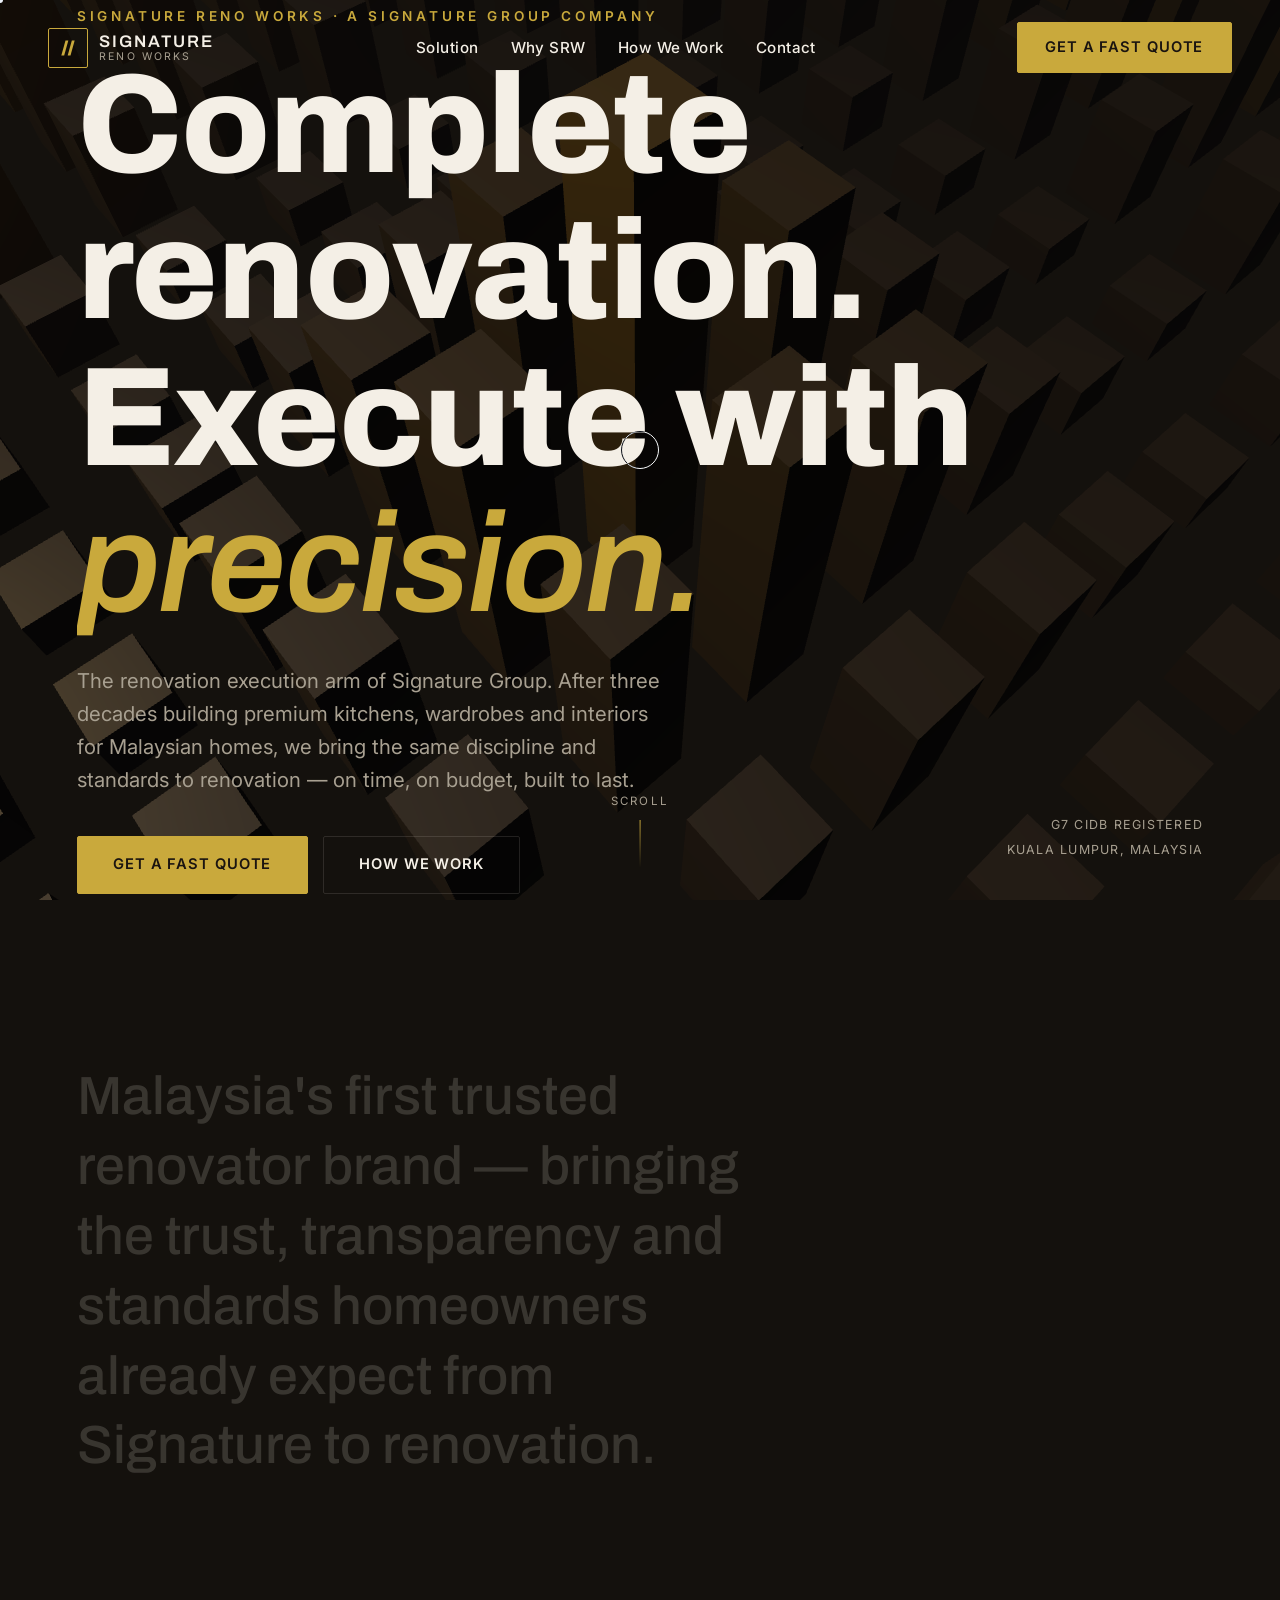
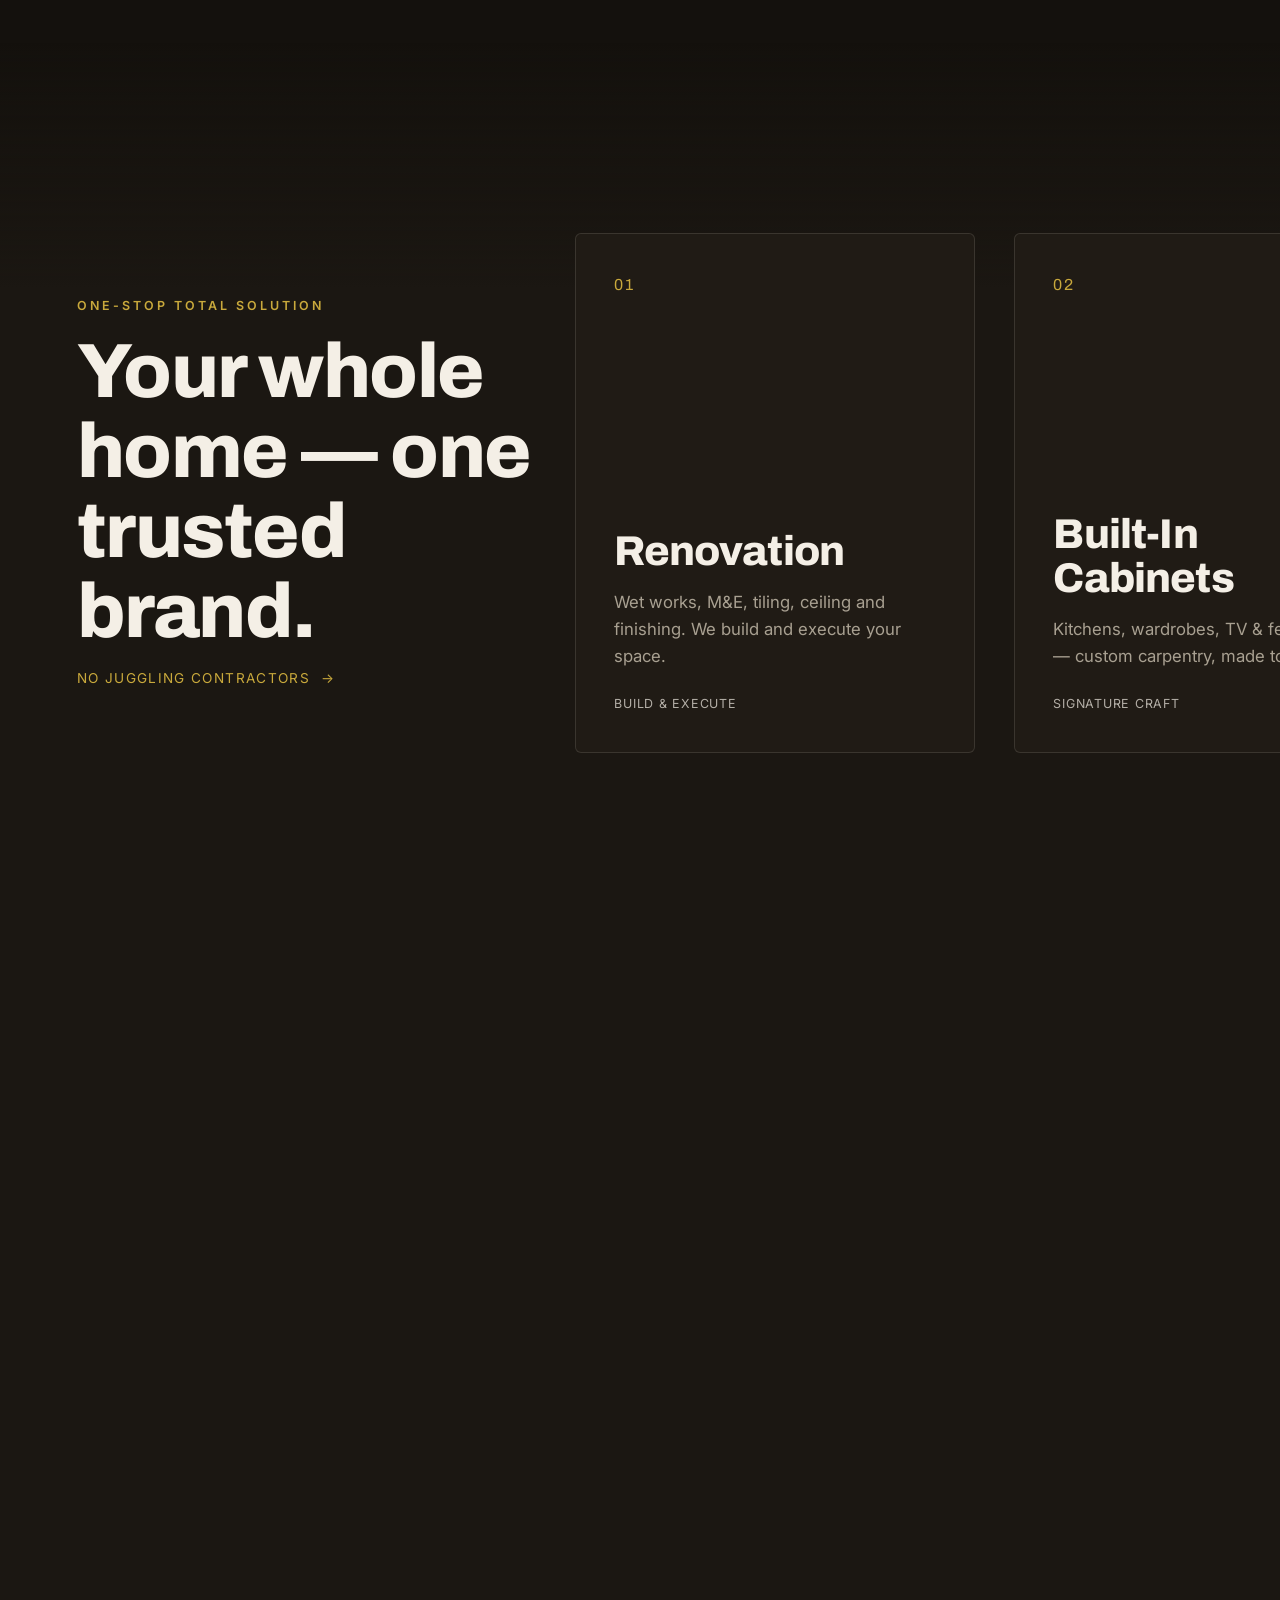
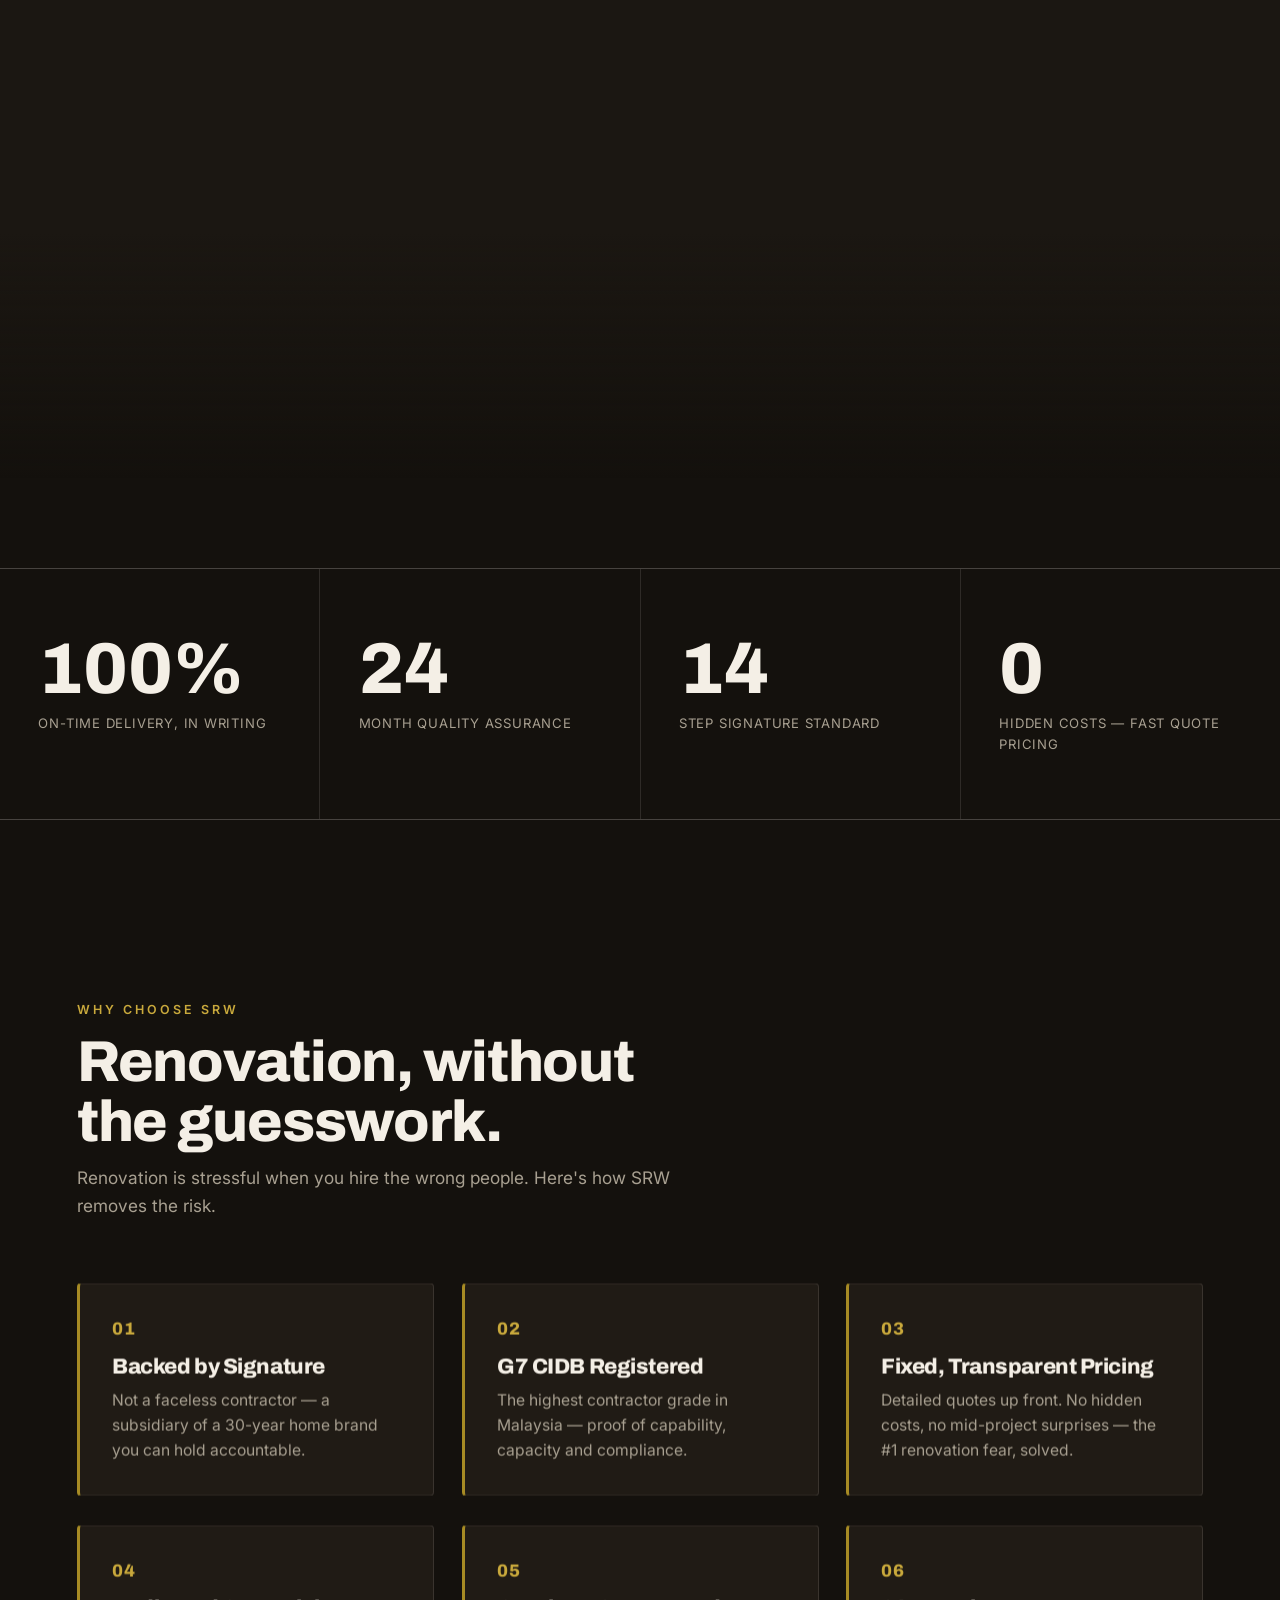
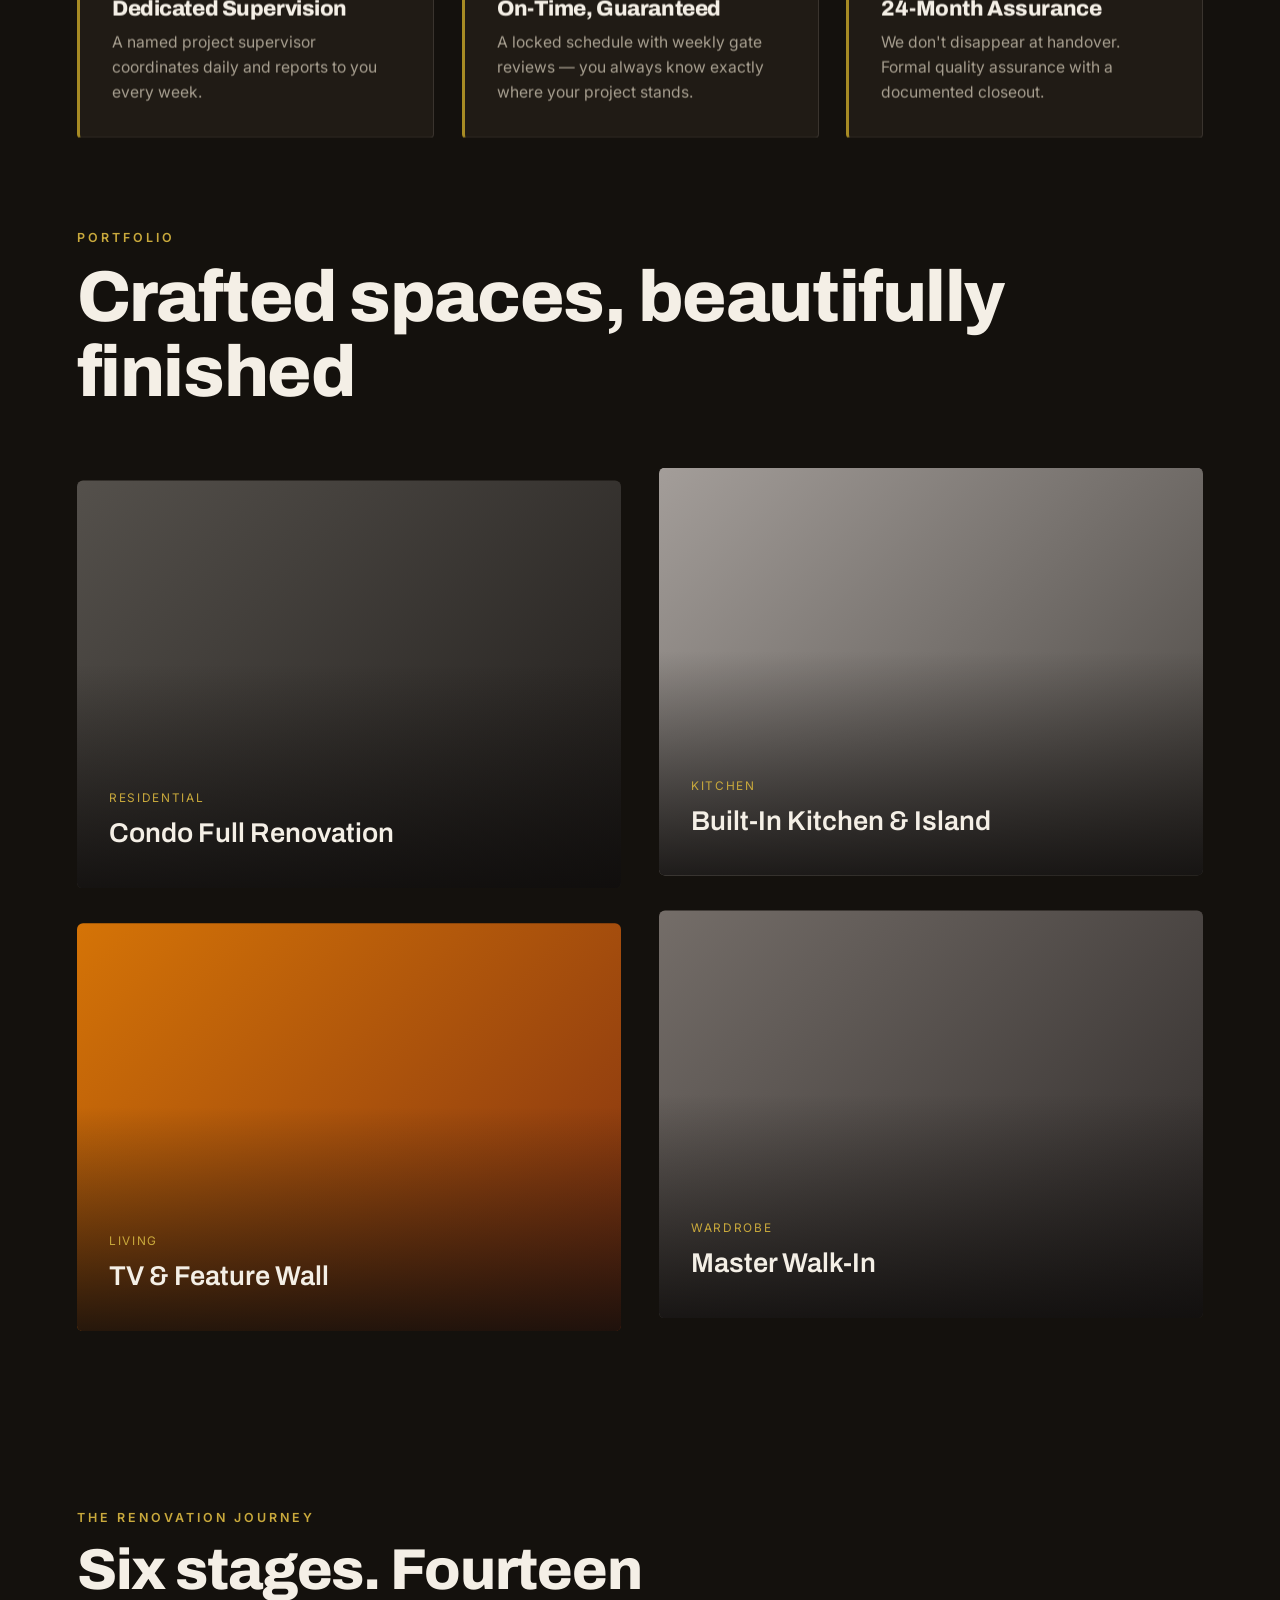
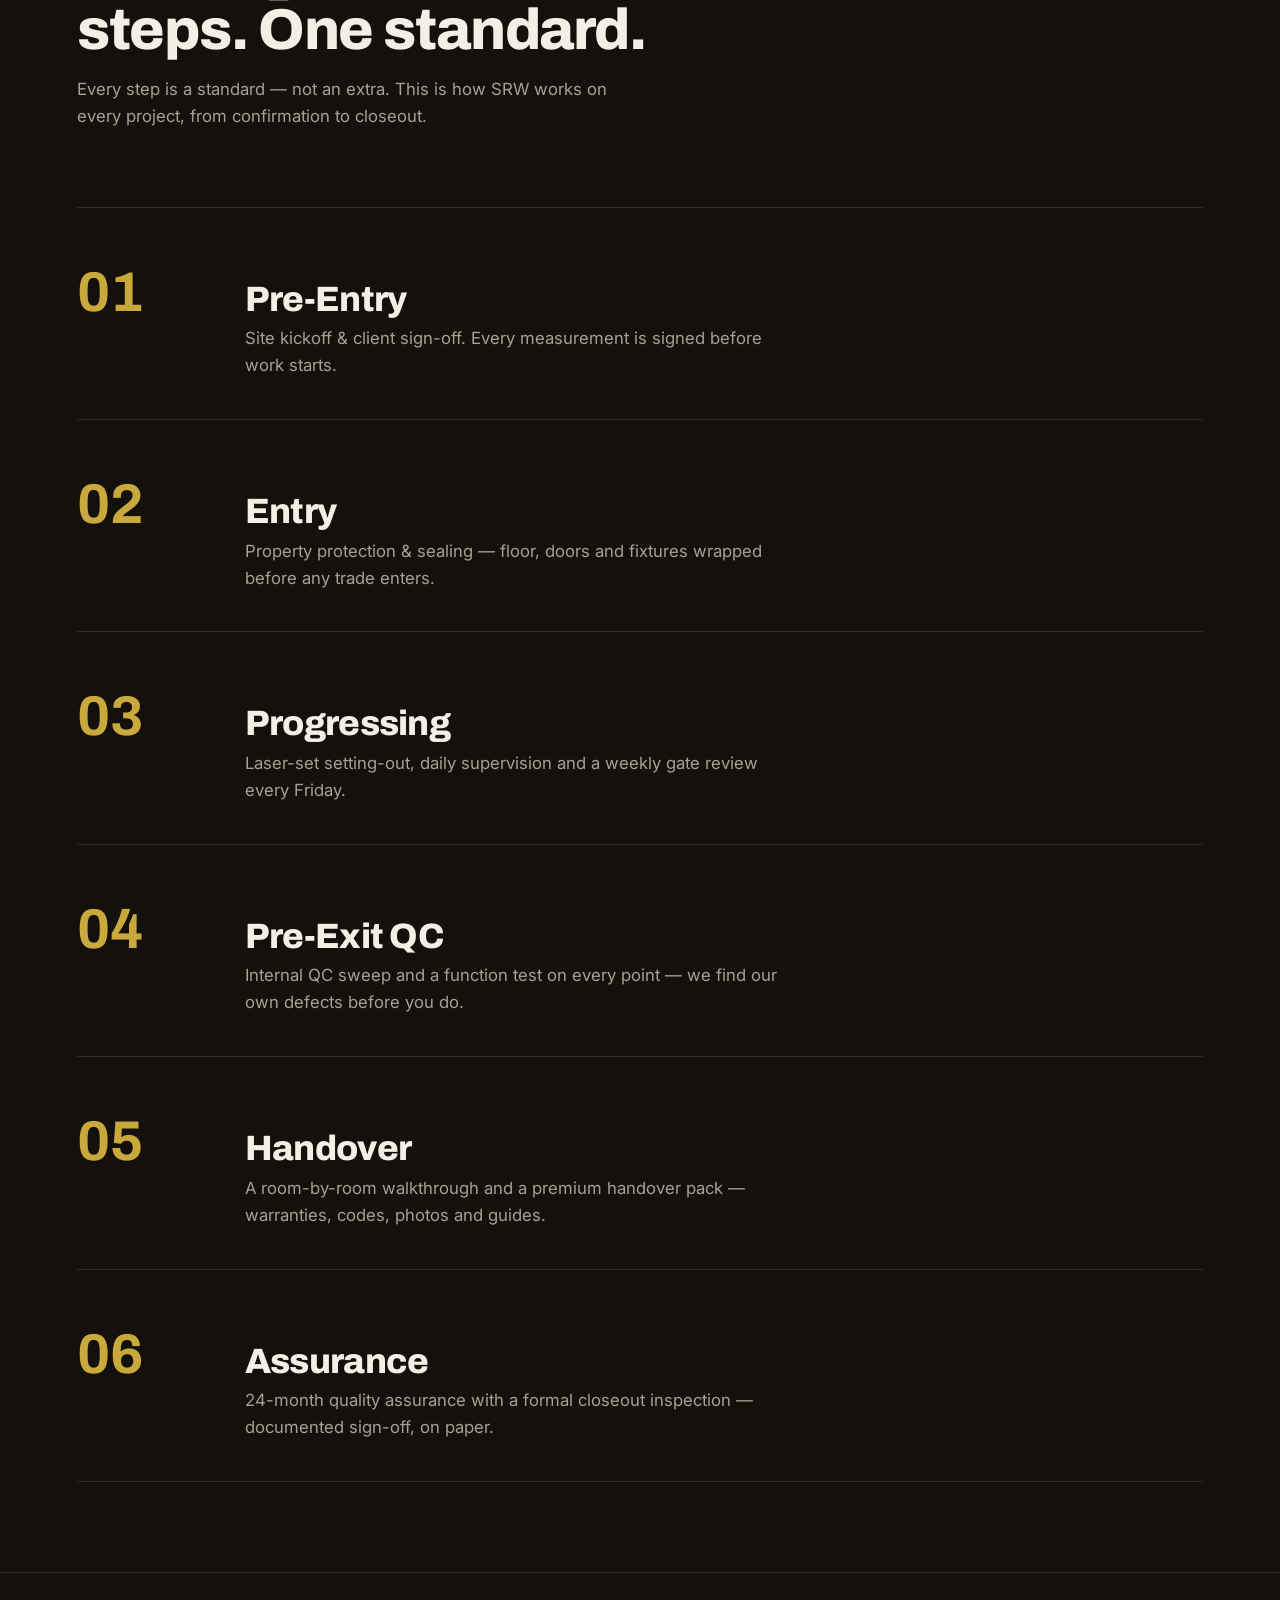
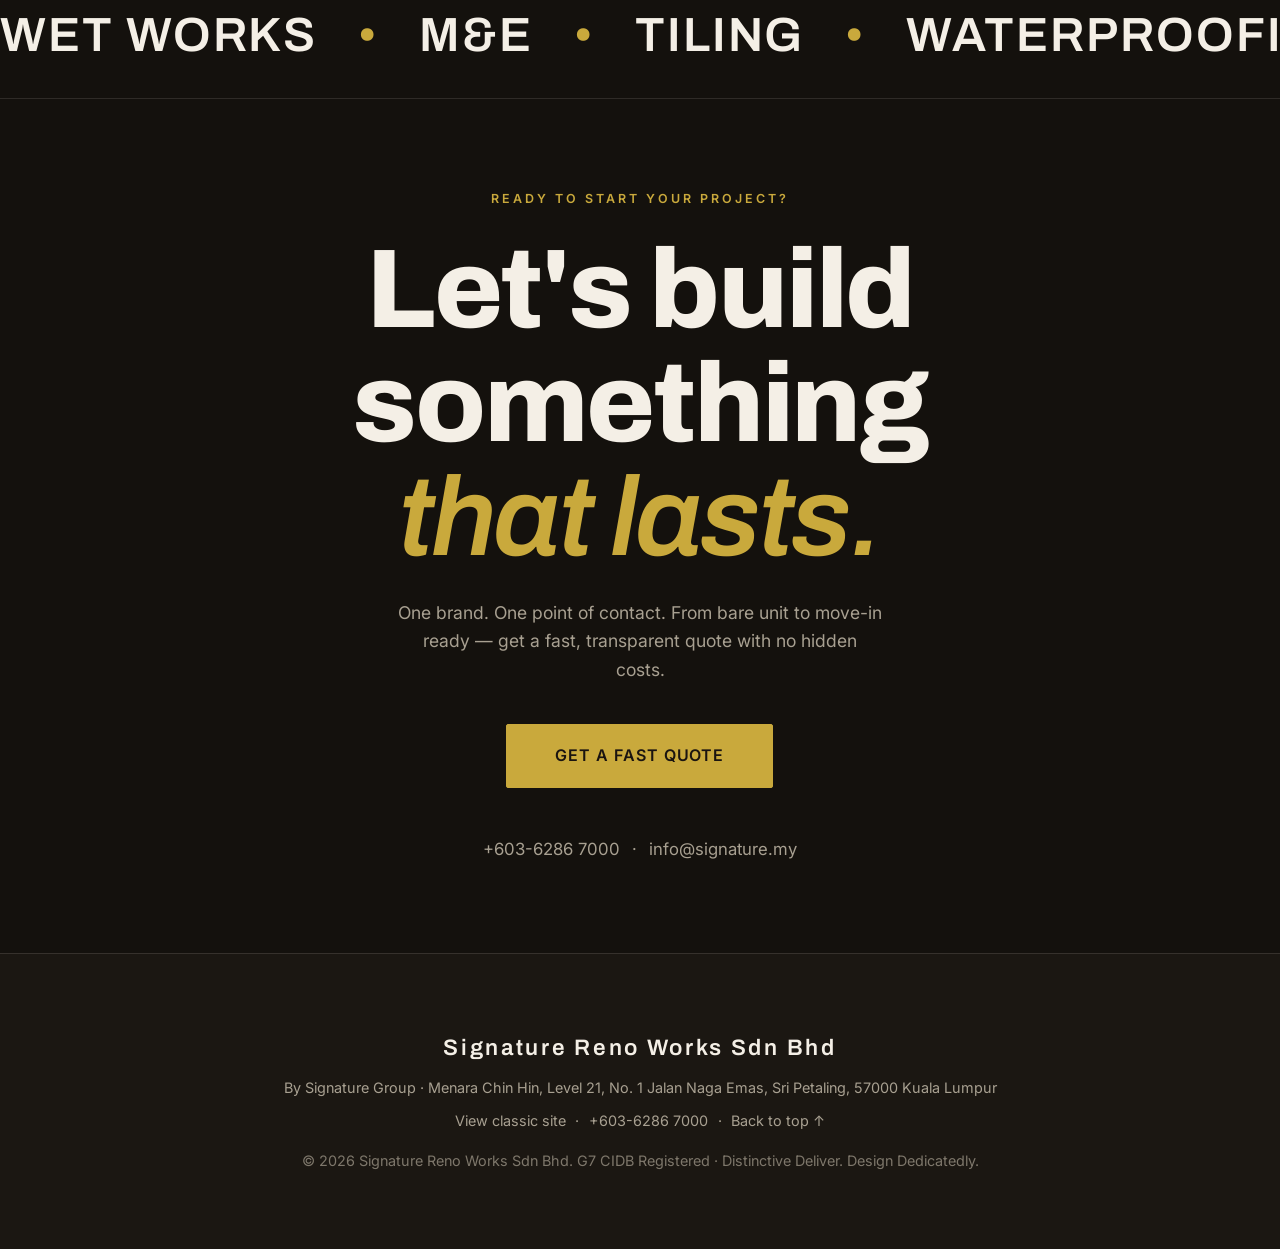
==== commit 52d395fc: "Rebrand to Signature Reno Works (SRW) — content + corporate identity - Rebrand both pages from place" ====
--- a/index.html
+++ b/index.html
@@ -3,13 +3,12 @@
 <head>
   <meta charset="UTF-8" />
   <meta name="viewport" content="width=device-width, initial-scale=1" />
-  <title>RENO Works — Immersive Renovation Experience · Signature Malaysia</title>
-  <meta name="description" content="An immersive 3D experience for RENO Works, the premium renovation division of Signature Malaysia. WebGL, motion and craftsmanship." />
+  <title>Signature Reno Works — Complete Renovation. Execute with Precision.</title>
+  <meta name="description" content="Signature Reno Works (SRW) is the renovation execution arm of Signature Group — Malaysia's first trusted renovator brand. G7 CIDB registered, fixed transparent pricing, 24-month quality assurance." />
   <link rel="preconnect" href="https://fonts.googleapis.com" />
   <link rel="preconnect" href="https://fonts.gstatic.com" crossorigin />
-  <link href="https://fonts.googleapis.com/css2?family=Cinzel:wght@400;500;600;700;800;900&family=Josefin+Sans:wght@300;400;500;600;700&display=swap" rel="stylesheet" />
+  <link href="https://fonts.googleapis.com/css2?family=Archivo:wght@500;600;700;800;900&family=Inter:wght@300;400;500;600;700&display=swap" rel="stylesheet" />
   <link rel="stylesheet" href="immersive.css" />
-  <!-- 3D + motion libraries, vendored locally -->
   <script type="importmap">
     { "imports": { "three": "./libs/three.module.min.js" } }
   </script>
@@ -22,7 +21,7 @@
   <!-- ===== Preloader ===== -->
   <div class="preloader" id="preloader" aria-hidden="true">
     <div class="preloader-inner">
-      <span class="preloader-brand">RENO Works</span>
+      <span class="preloader-brand">Signature Reno Works</span>
       <span class="preloader-count" id="preloader-count">0</span>
       <span class="preloader-bar"><span class="preloader-bar-fill" id="preloader-fill"></span></span>
     </div>
@@ -32,40 +31,42 @@
   <div class="cursor" id="cursor" aria-hidden="true"></div>
   <div class="cursor-dot" id="cursor-dot" aria-hidden="true"></div>
 
-  <!-- ===== WebGL canvas (fixed background) ===== -->
+  <!-- ===== WebGL canvas ===== -->
   <canvas class="webgl" id="webgl" aria-hidden="true"></canvas>
 
   <!-- ===== Header ===== -->
   <header class="site-header" id="top">
-    <a class="brand" href="#top" data-magnetic aria-label="RENO Works home">
-      <span class="brand-mark">RW</span>
+    <a class="brand" href="#top" data-magnetic aria-label="Signature Reno Works home">
+      <span class="brand-mark" aria-hidden="true">
+        <svg viewBox="0 0 24 24" fill="currentColor"><path d="M9 3 4 21h3.4L12.4 3z"/><path d="M16.6 3 11.6 21H15L20 3z"/></svg>
+      </span>
       <span class="brand-text">
-        <span class="brand-name">RENO Works</span>
-        <span class="brand-sub">Signature Malaysia</span>
+        <span class="brand-name">SIGNATURE</span>
+        <span class="brand-sub">Reno Works</span>
       </span>
     </a>
     <nav class="nav" aria-label="Primary">
-      <a href="#work" data-cursor="hover">Work</a>
-      <a href="#services" data-cursor="hover">Services</a>
-      <a href="#process" data-cursor="hover">Process</a>
+      <a href="#solution" data-cursor="hover">Solution</a>
+      <a href="#why" data-cursor="hover">Why SRW</a>
+      <a href="#process" data-cursor="hover">How We Work</a>
       <a href="#contact" data-cursor="hover">Contact</a>
     </nav>
-    <a class="btn btn-accent" href="#contact" data-magnetic data-cursor="hover">Start a Project</a>
+    <a class="btn btn-accent" href="#contact" data-magnetic data-cursor="hover">Get a Fast Quote</a>
   </header>
 
   <main id="main">
     <!-- ===== Hero ===== -->
     <section class="hero" aria-labelledby="hero-title">
       <div class="hero-content">
-        <p class="hero-eyebrow reveal-up">Signature Malaysia · Renovation</p>
+        <p class="hero-eyebrow reveal-up">Signature Reno Works · A Signature Group company</p>
         <h1 id="hero-title" class="hero-title">
-          <span class="line"><span>Spaces</span></span>
-          <span class="line"><span>worth <em>living</em> in.</span></span>
+          <span class="line"><span>Complete renovation.</span></span>
+          <span class="line"><span>Execute with <em>precision.</em></span></span>
         </h1>
-        <p class="hero-sub reveal-up">We design and build premium renovations across Malaysia — engineered in 3D, finished by hand, delivered on a signature standard.</p>
+        <p class="hero-sub reveal-up">The renovation execution arm of Signature Group. After three decades building premium kitchens, wardrobes and interiors for Malaysian homes, we bring the same discipline and standards to renovation — on time, on budget, built to last.</p>
         <div class="hero-actions reveal-up">
-          <a class="btn btn-accent btn-lg" href="#contact" data-magnetic data-cursor="hover">Get a Free Quote</a>
-          <a class="btn btn-line btn-lg" href="#work" data-cursor="hover">Explore Work</a>
+          <a class="btn btn-accent btn-lg" href="#contact" data-magnetic data-cursor="hover">Get a Fast Quote</a>
+          <a class="btn btn-line btn-lg" href="#process" data-cursor="hover">How We Work</a>
         </div>
       </div>
       <div class="hero-scroll" aria-hidden="true">
@@ -73,139 +74,182 @@
         <span class="hero-scroll-line"></span>
       </div>
       <div class="hero-meta" aria-hidden="true">
-        <span>Est. 2014</span>
-        <span>Kuala Lumpur · Selangor</span>
-      </div>
-    </section>
-
-    <!-- ===== Manifesto (kinetic scrub text) ===== -->
-    <section class="manifesto" aria-label="Our philosophy">
+        <span>G7 CIDB Registered</span>
+        <span>Kuala Lumpur, Malaysia</span>
+      </div>
+    </section>
+
+    <!-- ===== Manifesto ===== -->
+    <section class="manifesto" aria-label="Our vision">
       <p class="manifesto-text" id="manifesto">
-        We don't just renovate rooms — we engineer how a space feels to walk into,
-        how light lands at 6pm, how a kitchen holds a family. Precision, honesty, craft.
+        Malaysia's first trusted renovator brand — bringing the trust, transparency and standards homeowners already expect from Signature to renovation.
       </p>
     </section>
 
-    <!-- ===== Horizontal pinned services ===== -->
-    <section class="h-section" id="services" aria-labelledby="services-title">
+    <!-- ===== One-stop total solution (horizontal pinned) ===== -->
+    <section class="h-section" id="solution" aria-labelledby="solution-title">
       <div class="h-pin">
         <div class="h-track" id="h-track">
           <div class="h-intro h-panel">
-            <p class="eyebrow">What We Do</p>
-            <h2 id="services-title">Four<br>disciplines,<br>one team.</h2>
-            <p class="h-intro-sub">Scroll sideways →</p>
+            <p class="eyebrow">One-Stop Total Solution</p>
+            <h2 id="solution-title">Your whole<br>home — one<br>trusted brand.</h2>
+            <p class="h-intro-sub">No juggling contractors &nbsp;→</p>
           </div>
 
           <article class="h-panel s-card" data-tilt data-cursor="view">
             <span class="s-num">01</span>
-            <h3>Residential</h3>
-            <p>Full home makeovers, extensions and reconfigurations built around how your family actually lives.</p>
-            <span class="s-tag">Homes · Condos · Landed</span>
+            <h3>Renovation</h3>
+            <p>Wet works, M&amp;E, tiling, ceiling and finishing. We build and execute your space.</p>
+            <span class="s-tag">Build &amp; Execute</span>
           </article>
 
           <article class="h-panel s-card" data-tilt data-cursor="view">
             <span class="s-num">02</span>
-            <h3>Commercial</h3>
-            <p>Offices, retail and F&amp;B fit-outs delivered on schedule, protecting your brand and your opening date.</p>
-            <span class="s-tag">Office · Retail · F&amp;B</span>
+            <h3>Built-In Cabinets</h3>
+            <p>Kitchens, wardrobes, TV &amp; feature walls — custom carpentry, made to fit.</p>
+            <span class="s-tag">Signature Craft</span>
           </article>
 
           <article class="h-panel s-card" data-tilt data-cursor="view">
             <span class="s-num">03</span>
-            <h3>Interior Design</h3>
-            <p>3D visualisation, material curation and lighting design — approve the look before a wall moves.</p>
-            <span class="s-tag">3D · Materials · Lighting</span>
+            <h3>Home Collective</h3>
+            <p>Curtains, flooring, sanitary and smart home — every living essential, sourced.</p>
+            <span class="s-tag">Living Essentials</span>
           </article>
 
           <article class="h-panel s-card" data-tilt data-cursor="view">
             <span class="s-num">04</span>
-            <h3>Kitchen &amp; Bath</h3>
-            <p>Precision cabinetry, waterproofing and tiling for the rooms that decide a renovation's quality.</p>
-            <span class="s-tag">Cabinetry · Tiling</span>
+            <h3>Furniture</h3>
+            <p>Sofas, dining, bedding and loose furniture — styled and move-in ready.</p>
+            <span class="s-tag">Move-In Ready</span>
           </article>
         </div>
       </div>
     </section>
 
-    <!-- ===== Stats ===== -->
-    <section class="stats" aria-label="By the numbers">
-      <div class="stat reveal-up">
-        <span class="stat-num" data-count="12" data-suffix="+">0</span>
-        <span class="stat-label">Years of craftsmanship</span>
-      </div>
-      <div class="stat reveal-up">
-        <span class="stat-num" data-count="450" data-suffix="+">0</span>
-        <span class="stat-label">Projects delivered</span>
-      </div>
-      <div class="stat reveal-up">
-        <span class="stat-num" data-count="98" data-suffix="%">0</span>
-        <span class="stat-label">On-time handovers</span>
-      </div>
-      <div class="stat reveal-up">
-        <span class="stat-num" data-count="10" data-suffix="yr">0</span>
-        <span class="stat-label">Workmanship warranty</span>
-      </div>
-    </section>
-
-    <!-- ===== Work / portfolio parallax ===== -->
+    <!-- ===== The SRW Promise (stats) ===== -->
+    <section class="stats" aria-label="The SRW promise">
+      <div class="stat reveal-up">
+        <span class="stat-num" data-count="100" data-suffix="%">0</span>
+        <span class="stat-label">On-time delivery, in writing</span>
+      </div>
+      <div class="stat reveal-up">
+        <span class="stat-num" data-count="24" data-suffix="">0</span>
+        <span class="stat-label">Month quality assurance</span>
+      </div>
+      <div class="stat reveal-up">
+        <span class="stat-num" data-count="14" data-suffix="">0</span>
+        <span class="stat-label">Step Signature Standard</span>
+      </div>
+      <div class="stat reveal-up">
+        <span class="stat-num" data-count="0" data-suffix="">0</span>
+        <span class="stat-label">Hidden costs — Fast Quote pricing</span>
+      </div>
+    </section>
+
+    <!-- ===== Why choose SRW ===== -->
+    <section class="reasons" id="why" aria-labelledby="why-title">
+      <header class="reasons-head reveal-up">
+        <p class="eyebrow">Why Choose SRW</p>
+        <h2 id="why-title">Renovation, without the guesswork.</h2>
+        <p class="reasons-sub">Renovation is stressful when you hire the wrong people. Here's how SRW removes the risk.</p>
+      </header>
+      <div class="reasons-grid">
+        <article class="reason reveal-up" data-tilt>
+          <span class="reason-no">01</span>
+          <h3>Backed by Signature</h3>
+          <p>Not a faceless contractor — a subsidiary of a 30-year home brand you can hold accountable.</p>
+        </article>
+        <article class="reason reveal-up" data-tilt>
+          <span class="reason-no">02</span>
+          <h3>G7 CIDB Registered</h3>
+          <p>The highest contractor grade in Malaysia — proof of capability, capacity and compliance.</p>
+        </article>
+        <article class="reason reveal-up" data-tilt>
+          <span class="reason-no">03</span>
+          <h3>Fixed, Transparent Pricing</h3>
+          <p>Detailed quotes up front. No hidden costs, no mid-project surprises — the #1 renovation fear, solved.</p>
+        </article>
+        <article class="reason reveal-up" data-tilt>
+          <span class="reason-no">04</span>
+          <h3>Dedicated Supervision</h3>
+          <p>A named project supervisor coordinates daily and reports to you every week.</p>
+        </article>
+        <article class="reason reveal-up" data-tilt>
+          <span class="reason-no">05</span>
+          <h3>On-Time, Guaranteed</h3>
+          <p>A locked schedule with weekly gate reviews — you always know exactly where your project stands.</p>
+        </article>
+        <article class="reason reveal-up" data-tilt>
+          <span class="reason-no">06</span>
+          <h3>24-Month Assurance</h3>
+          <p>We don't disappear at handover. Formal quality assurance with a documented closeout.</p>
+        </article>
+      </div>
+    </section>
+
+    <!-- ===== Portfolio ===== -->
     <section class="work" id="work" aria-labelledby="work-title">
       <header class="work-head">
-        <p class="eyebrow">Selected Work</p>
-        <h2 id="work-title">Spaces with a signature</h2>
+        <p class="eyebrow">Portfolio</p>
+        <h2 id="work-title">Crafted spaces, beautifully finished</h2>
       </header>
       <div class="work-grid">
         <figure class="work-item wk-1" data-cursor="view" data-speed="0.92">
           <div class="work-media"></div>
-          <figcaption><span>Residential</span><strong>Bangsar Semi-D Revamp</strong></figcaption>
+          <figcaption><span>Residential</span><strong>Condo Full Renovation</strong></figcaption>
         </figure>
         <figure class="work-item wk-2" data-cursor="view" data-speed="1.08">
           <div class="work-media"></div>
-          <figcaption><span>Commercial</span><strong>Mont Kiara Office</strong></figcaption>
+          <figcaption><span>Kitchen</span><strong>Built-In Kitchen &amp; Island</strong></figcaption>
         </figure>
         <figure class="work-item wk-3" data-cursor="view" data-speed="0.96">
           <div class="work-media"></div>
-          <figcaption><span>Kitchen</span><strong>Damansara Wet &amp; Dry</strong></figcaption>
+          <figcaption><span>Living</span><strong>TV &amp; Feature Wall</strong></figcaption>
         </figure>
         <figure class="work-item wk-4" data-cursor="view" data-speed="1.12">
           <div class="work-media"></div>
-          <figcaption><span>Retail</span><strong>Pavilion Boutique</strong></figcaption>
-        </figure>
-      </div>
-    </section>
-
-    <!-- ===== Process timeline ===== -->
+          <figcaption><span>Wardrobe</span><strong>Master Walk-In</strong></figcaption>
+        </figure>
+      </div>
+    </section>
+
+    <!-- ===== The renovation journey (process) ===== -->
     <section class="process" id="process" aria-labelledby="process-title">
       <header class="process-head reveal-up">
-        <p class="eyebrow">How It Works</p>
-        <h2 id="process-title">From first sketch to final handover</h2>
+        <p class="eyebrow">The Renovation Journey</p>
+        <h2 id="process-title">Six stages. Fourteen steps. One standard.</h2>
+        <p class="process-sub">Every step is a standard — not an extra. This is how SRW works on every project, from confirmation to closeout.</p>
       </header>
       <ol class="timeline">
-        <li class="tl-item reveal-up"><span class="tl-no">01</span><div><h3>Consult</h3><p>We listen to your goals, budget and timeline — on site or virtually.</p></div></li>
-        <li class="tl-item reveal-up"><span class="tl-no">02</span><div><h3>Design &amp; Quote</h3><p>3D concepts and a transparent, fixed-price proposal for your approval.</p></div></li>
-        <li class="tl-item reveal-up"><span class="tl-no">03</span><div><h3>Build</h3><p>Our in-house craftsmen execute, with weekly progress reporting.</p></div></li>
-        <li class="tl-item reveal-up"><span class="tl-no">04</span><div><h3>Handover</h3><p>Final inspection, snag-free finishing and your 10-year warranty.</p></div></li>
+        <li class="tl-item reveal-up"><span class="tl-no">01</span><div><h3>Pre-Entry</h3><p>Site kickoff &amp; client sign-off. Every measurement is signed before work starts.</p></div></li>
+        <li class="tl-item reveal-up"><span class="tl-no">02</span><div><h3>Entry</h3><p>Property protection &amp; sealing — floor, doors and fixtures wrapped before any trade enters.</p></div></li>
+        <li class="tl-item reveal-up"><span class="tl-no">03</span><div><h3>Progressing</h3><p>Laser-set setting-out, daily supervision and a weekly gate review every Friday.</p></div></li>
+        <li class="tl-item reveal-up"><span class="tl-no">04</span><div><h3>Pre-Exit QC</h3><p>Internal QC sweep and a function test on every point — we find our own defects before you do.</p></div></li>
+        <li class="tl-item reveal-up"><span class="tl-no">05</span><div><h3>Handover</h3><p>A room-by-room walkthrough and a premium handover pack — warranties, codes, photos and guides.</p></div></li>
+        <li class="tl-item reveal-up"><span class="tl-no">06</span><div><h3>Assurance</h3><p>24-month quality assurance with a formal closeout inspection — documented sign-off, on paper.</p></div></li>
       </ol>
     </section>
 
-    <!-- ===== Marquee ===== -->
+    <!-- ===== Marquee (trades) ===== -->
     <section class="marquee" aria-hidden="true">
       <div class="marquee-track">
-        <span>Residential</span><span class="m-dot">•</span><span>Commercial</span><span class="m-dot">•</span><span>Interior Design</span><span class="m-dot">•</span><span>Kitchen &amp; Bath</span><span class="m-dot">•</span>
-        <span>Residential</span><span class="m-dot">•</span><span>Commercial</span><span class="m-dot">•</span><span>Interior Design</span><span class="m-dot">•</span><span>Kitchen &amp; Bath</span><span class="m-dot">•</span>
+        <span>Wet Works</span><span class="m-dot">•</span><span>M&amp;E</span><span class="m-dot">•</span><span>Tiling</span><span class="m-dot">•</span><span>Waterproofing</span><span class="m-dot">•</span><span>Painting</span><span class="m-dot">•</span><span>Ceiling &amp; Partition</span><span class="m-dot">•</span><span>Metal &amp; Aluminium</span><span class="m-dot">•</span><span>Site Management</span><span class="m-dot">•</span>
+        <span>Wet Works</span><span class="m-dot">•</span><span>M&amp;E</span><span class="m-dot">•</span><span>Tiling</span><span class="m-dot">•</span><span>Waterproofing</span><span class="m-dot">•</span><span>Painting</span><span class="m-dot">•</span><span>Ceiling &amp; Partition</span><span class="m-dot">•</span><span>Metal &amp; Aluminium</span><span class="m-dot">•</span><span>Site Management</span><span class="m-dot">•</span>
       </div>
     </section>
 
     <!-- ===== CTA ===== -->
     <section class="cta" id="contact" aria-labelledby="cta-title">
       <div class="cta-inner">
-        <p class="eyebrow reveal-up">Get Started</p>
-        <h2 id="cta-title" class="cta-title reveal-up">Let's build something<br><em>worth living in.</em></h2>
-        <p class="cta-sub reveal-up">Tell us about your space and we'll respond within one business day. Free, no-obligation quote.</p>
-        <a class="btn btn-accent btn-xl" href="mailto:hello@renoworks.my" data-magnetic data-cursor="hover">Request a Quote</a>
+        <p class="eyebrow reveal-up">Ready to start your project?</p>
+        <h2 id="cta-title" class="cta-title reveal-up">Let's build something<br><em>that lasts.</em></h2>
+        <p class="cta-sub reveal-up">One brand. One point of contact. From bare unit to move-in ready — get a fast, transparent quote with no hidden costs.</p>
+        <a class="btn btn-accent btn-xl" href="mailto:info@signature.my" data-magnetic data-cursor="hover">Get a Fast Quote</a>
         <div class="cta-contacts reveal-up">
-          <a href="tel:+60312345678" data-cursor="hover">+60 3-1234 5678</a>
+          <a href="tel:+60362867000" data-cursor="hover">+603-6286 7000</a>
           <span>·</span>
-          <a href="mailto:hello@renoworks.my" data-cursor="hover">hello@renoworks.my</a>
+          <a href="mailto:info@signature.my" data-cursor="hover">info@signature.my</a>
         </div>
       </div>
     </section>
@@ -213,14 +257,16 @@
 
   <footer class="site-footer">
     <div class="footer-inner">
-      <span class="brand-name">RENO Works</span>
-      <p>A Signature Malaysia company · Petaling Jaya, Selangor</p>
+      <span class="brand-name">Signature Reno Works Sdn Bhd</span>
+      <p>By Signature Group · Menara Chin Hin, Level 21, No. 1 Jalan Naga Emas, Sri Petaling, 57000 Kuala Lumpur</p>
       <p class="footer-links">
         <a href="classic.html" data-cursor="hover">View classic site</a>
         <span>·</span>
+        <a href="tel:+60362867000" data-cursor="hover">+603-6286 7000</a>
+        <span>·</span>
         <a href="#top" data-cursor="hover">Back to top ↑</a>
       </p>
-      <p class="footer-copy">&copy; <span id="year">2026</span> RENO Works. CIDB Registered · Licensed &amp; Insured.</p>
+      <p class="footer-copy">&copy; <span id="year">2026</span> Signature Reno Works Sdn Bhd. G7 CIDB Registered · Distinctive Deliver. Design Dedicatedly.</p>
     </div>
   </footer>
 
--- a/immersive.css
+++ b/immersive.css
@@ -4,16 +4,17 @@
    =========================================================== */
 
 :root {
-  --bg: #0E0C0B;
-  --bg-soft: #16120F;
-  --surface: #1C1815;
-  --text: #F6F1EB;
-  --muted: #A39A90;
-  --accent: #F59E0B;
-  --accent-deep: #D97706;
-  --line: rgba(246, 241, 235, 0.12);
-  --font-display: 'Cinzel', Georgia, serif;
-  --font-body: 'Josefin Sans', system-ui, sans-serif;
+  /* Signature Reno Works — corporate identity: charcoal + antique brass gold */
+  --bg: #14110D;
+  --bg-soft: #1B1712;
+  --surface: #201B15;
+  --text: #F4EFE6;
+  --muted: #A8A091;
+  --accent: #C9A93C;        /* brass gold, legible on dark */
+  --accent-deep: #A78B24;   /* SRW brand gold */
+  --line: rgba(244, 239, 230, 0.12);
+  --font-display: 'Archivo', system-ui, sans-serif;
+  --font-body: 'Inter', system-ui, -apple-system, sans-serif;
   --ease: cubic-bezier(0.22, 0.61, 0.36, 1);
   --container: 1280px;
 }
@@ -37,12 +38,12 @@
 
 h1, h2, h3 {
   font-family: var(--font-display);
-  font-weight: 700;
-  line-height: 1.05;
-  letter-spacing: 0.005em;
-}
-
-em { font-style: italic; color: var(--accent); }
+  font-weight: 800;
+  line-height: 1.04;
+  letter-spacing: -0.02em;
+}
+
+em { font-style: italic; font-weight: 600; color: var(--accent); }
 ::selection { background: var(--accent); color: #1a1410; }
 
 :focus-visible { outline: 2px solid var(--accent); outline-offset: 4px; }
@@ -105,6 +106,8 @@
   border: 1.5px solid var(--accent); color: var(--accent);
   font-family: var(--font-display); font-weight: 700; font-size: 0.85rem; border-radius: 2px;
 }
+.brand-mark svg { width: 20px; height: 20px; }
+.brand-name { letter-spacing: 0.12em; }
 .brand-text { display: flex; flex-direction: column; line-height: 1.1; }
 .brand-name { font-family: var(--font-display); font-weight: 600; font-size: 1.05rem; }
 .brand-sub { font-size: 0.66rem; letter-spacing: 0.2em; text-transform: uppercase; color: var(--muted); }
@@ -194,6 +197,24 @@
 .stat { background: var(--bg); padding: clamp(2rem, 5vw, 4rem) clamp(1.25rem, 3vw, 2.5rem); display: flex; flex-direction: column; gap: 0.5rem; }
 .stat-num { font-family: var(--font-display); font-weight: 800; font-size: clamp(2.5rem, 6vw, 4.5rem); line-height: 1; color: var(--text); }
 .stat-label { font-size: 0.82rem; letter-spacing: 0.06em; text-transform: uppercase; color: var(--muted); }
+
+/* ----- Why SRW (reasons) ----- */
+.reasons { padding: clamp(4rem, 10vh, 8rem) clamp(1.25rem, 6vw, 6rem); }
+.reasons-head { max-width: 640px; margin-bottom: clamp(2.5rem, 6vw, 4rem); }
+.reasons-head h2 { font-size: clamp(2rem, 5vw, 3.6rem); margin: 0.75rem 0; }
+.reasons-sub { color: var(--muted); font-size: 1.08rem; }
+.reasons-grid { display: grid; grid-template-columns: repeat(3, 1fr); gap: clamp(1rem, 2.5vw, 1.75rem); }
+.reason {
+  background: var(--surface); border: 1px solid var(--line);
+  border-left: 3px solid var(--accent-deep); border-radius: 4px;
+  padding: clamp(1.5rem, 2.5vw, 2rem);
+  transition: border-color 0.35s var(--ease), background-color 0.35s var(--ease), transform 0.35s var(--ease);
+  will-change: transform;
+}
+.reason:hover { border-color: var(--accent); border-left-color: var(--accent); background: #261f17; }
+.reason-no { font-family: var(--font-display); font-weight: 800; font-size: 1.1rem; color: var(--accent); letter-spacing: 0.05em; }
+.reason h3 { font-size: 1.35rem; margin: 0.75rem 0 0.6rem; }
+.reason p { color: var(--muted); font-size: 0.98rem; }
 
 /* ----- Work ----- */
 .work { padding: 0 clamp(1.25rem, 6vw, 6rem) clamp(4rem, 10vh, 8rem); }
@@ -216,6 +237,7 @@
 .process { padding: clamp(4rem, 10vh, 8rem) clamp(1.25rem, 6vw, 6rem); }
 .process-head { margin-bottom: clamp(2.5rem, 6vw, 5rem); }
 .process-head h2 { font-size: clamp(2rem, 5vw, 3.6rem); margin-top: 0.75rem; max-width: 18ch; }
+.process-sub { color: var(--muted); font-size: 1.05rem; margin-top: 1rem; max-width: 52ch; }
 .timeline { display: grid; gap: 0; }
 .tl-item { display: grid; grid-template-columns: 120px 1fr; gap: clamp(1rem, 4vw, 3rem); padding: clamp(1.5rem, 4vw, 2.5rem) 0; border-top: 1px solid var(--line); align-items: baseline; }
 .tl-item:last-child { border-bottom: 1px solid var(--line); }
@@ -258,6 +280,7 @@
 @media (max-width: 900px) {
   .nav { display: none; }
   .stats { grid-template-columns: 1fr 1fr; }
+  .reasons-grid { grid-template-columns: 1fr 1fr; }
   .work-grid { grid-template-columns: 1fr; }
   .tl-item { grid-template-columns: 70px 1fr; }
 }
@@ -266,6 +289,7 @@
   .brand-text { display: none; }
   .hero-meta { display: none; }
   .stats { grid-template-columns: 1fr; }
+  .reasons-grid { grid-template-columns: 1fr; }
   .s-card { width: 80vw; height: 56vh; }
 }
 
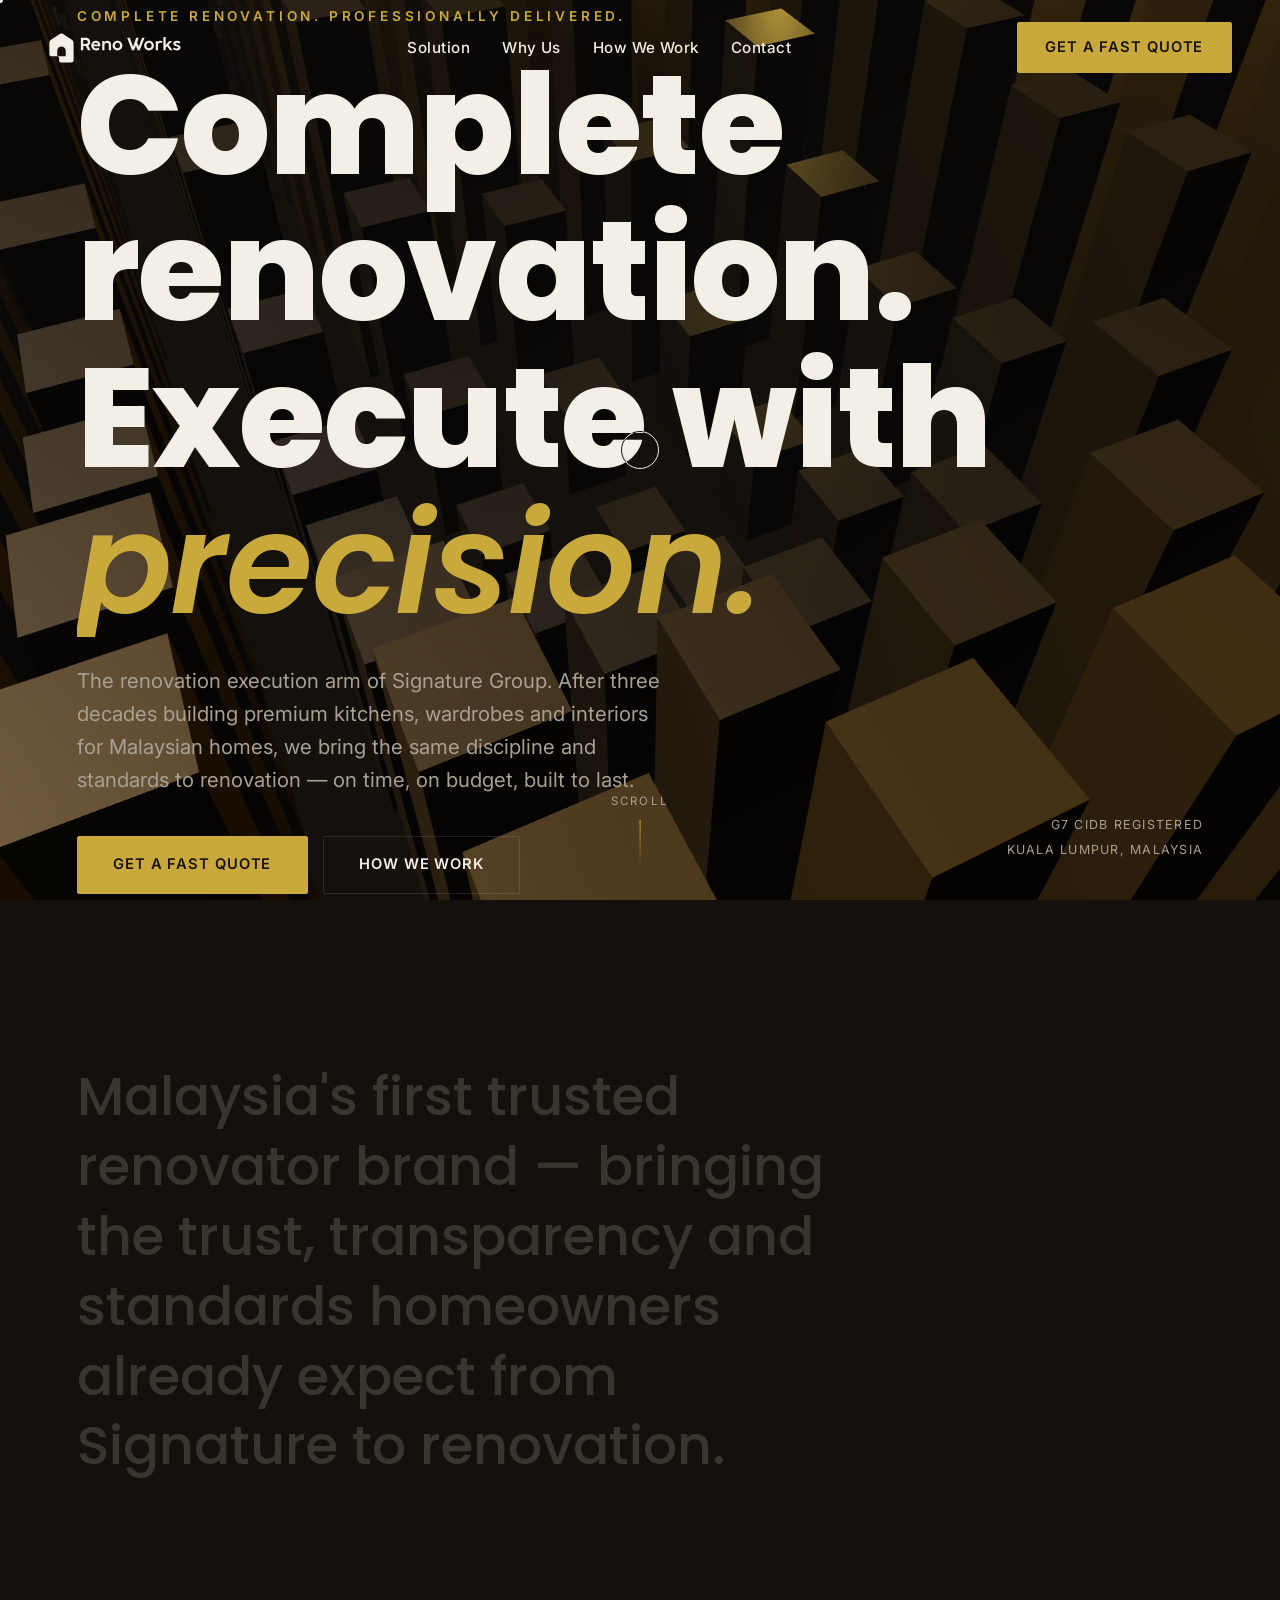
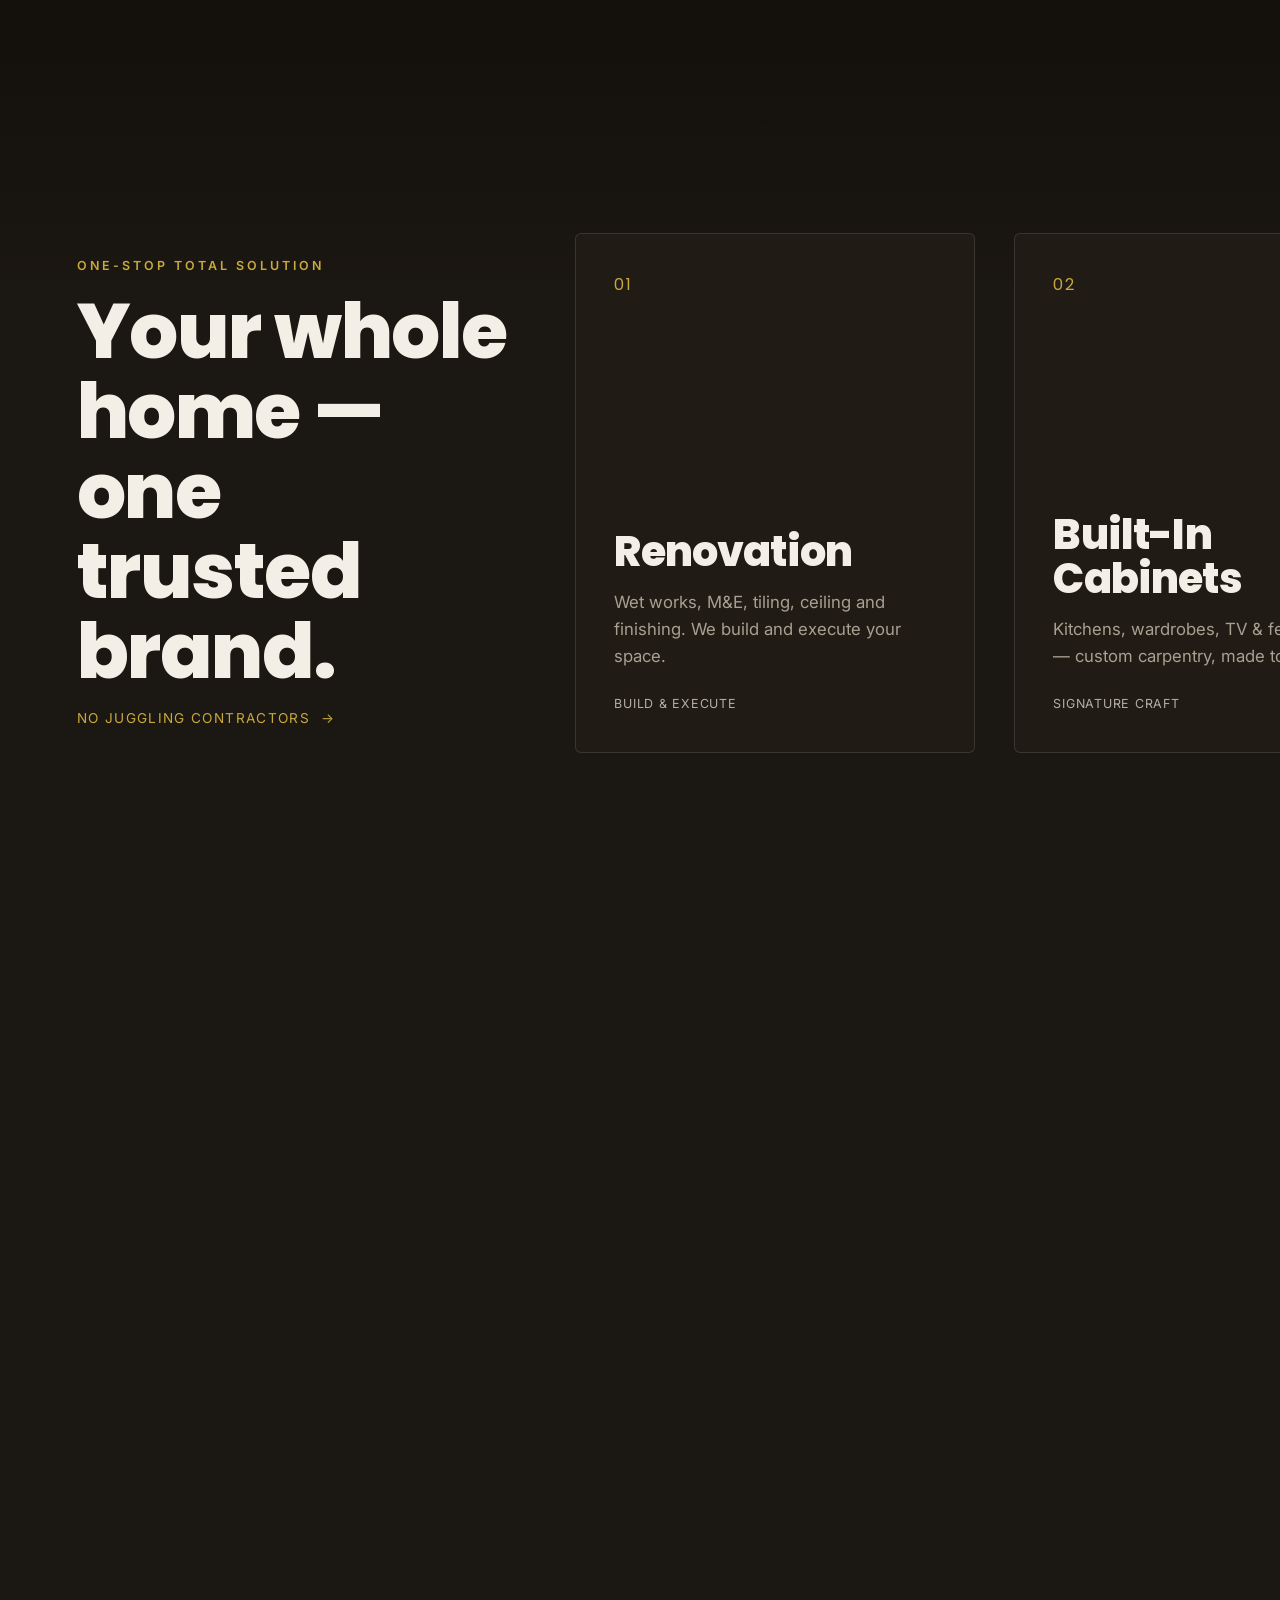
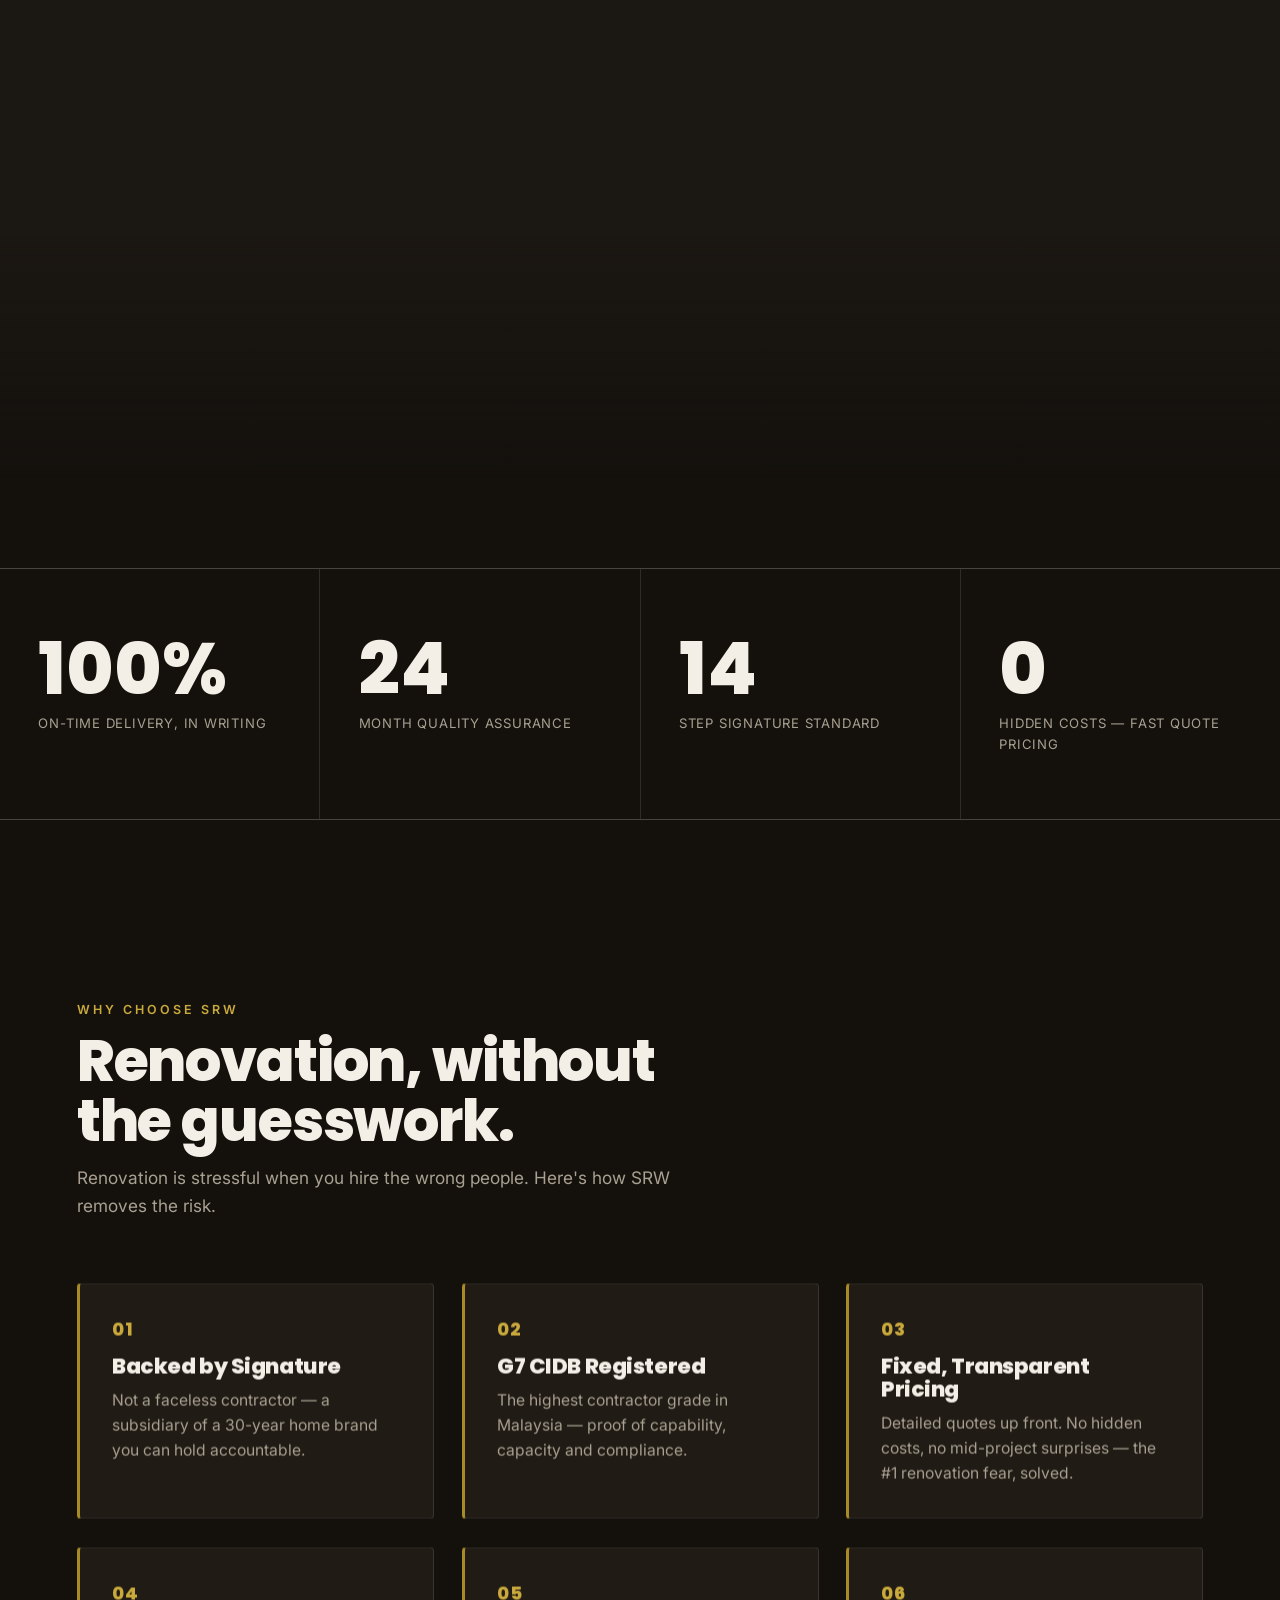
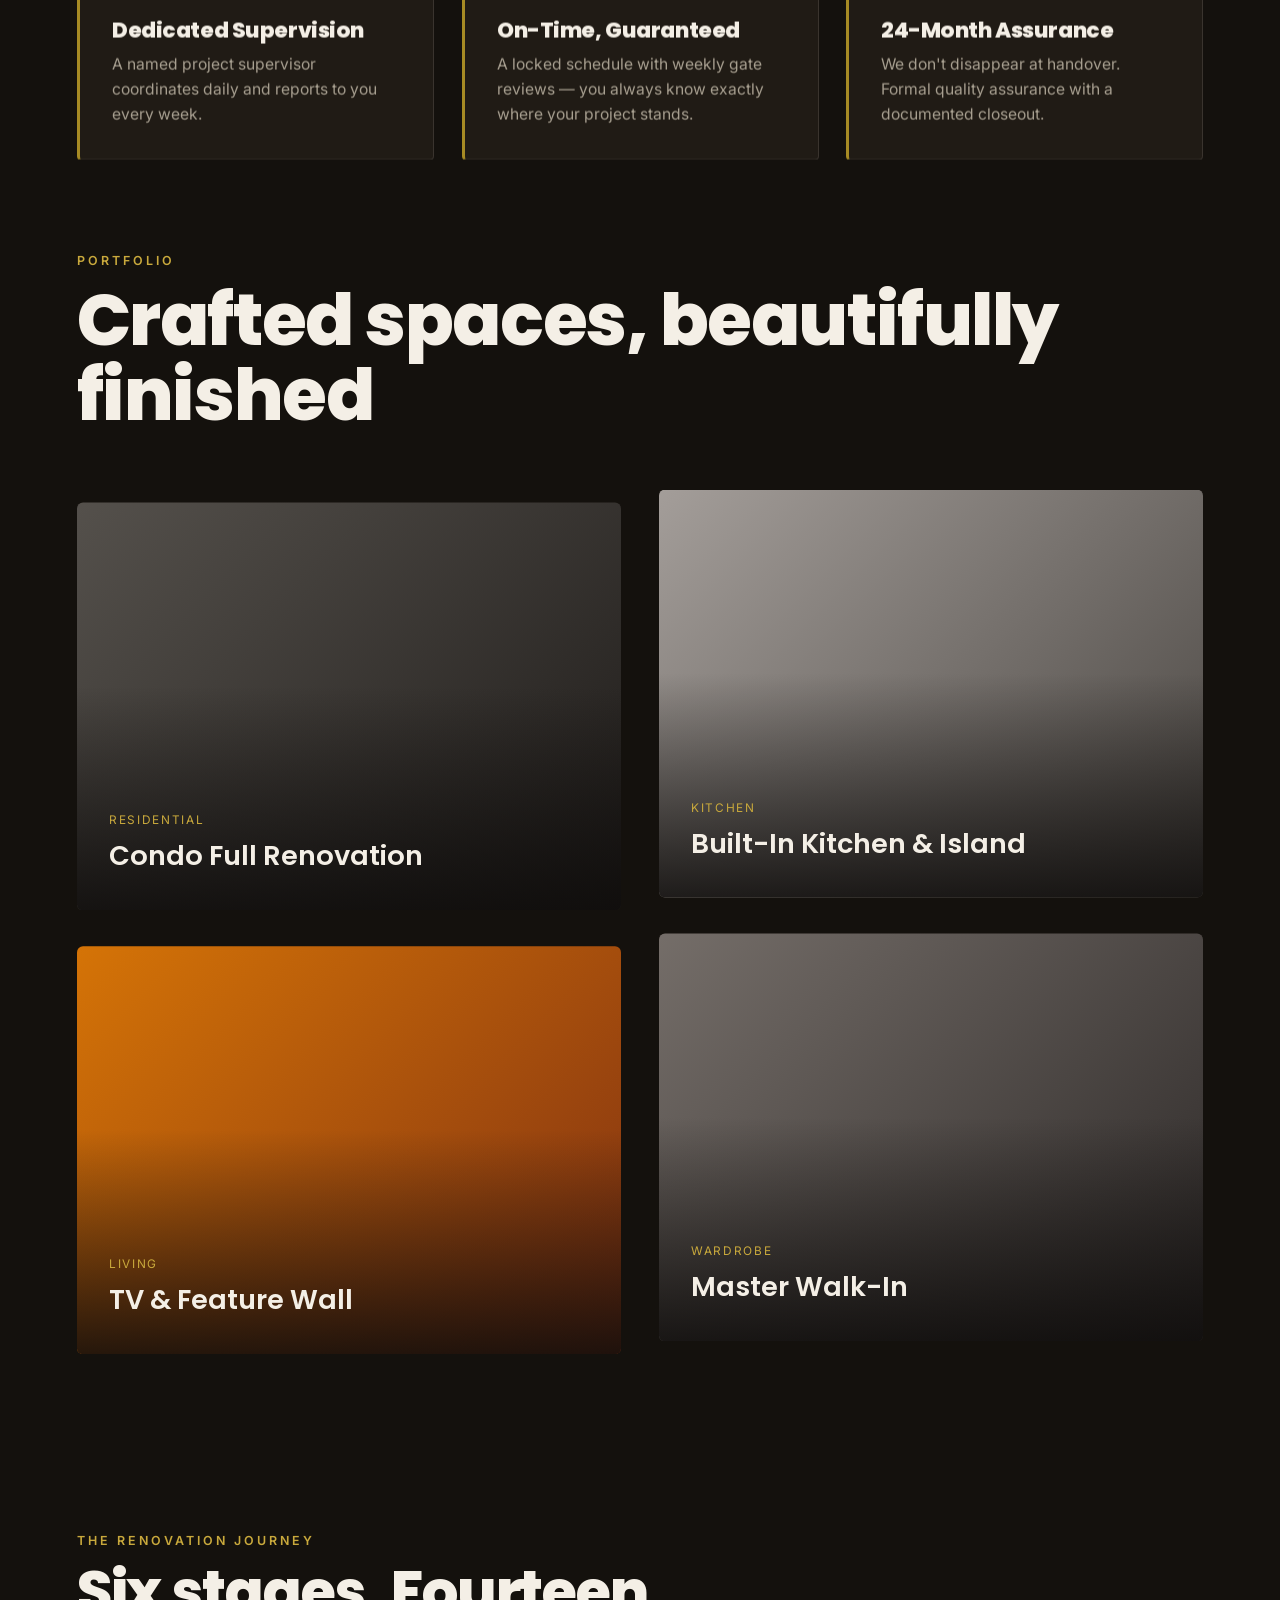
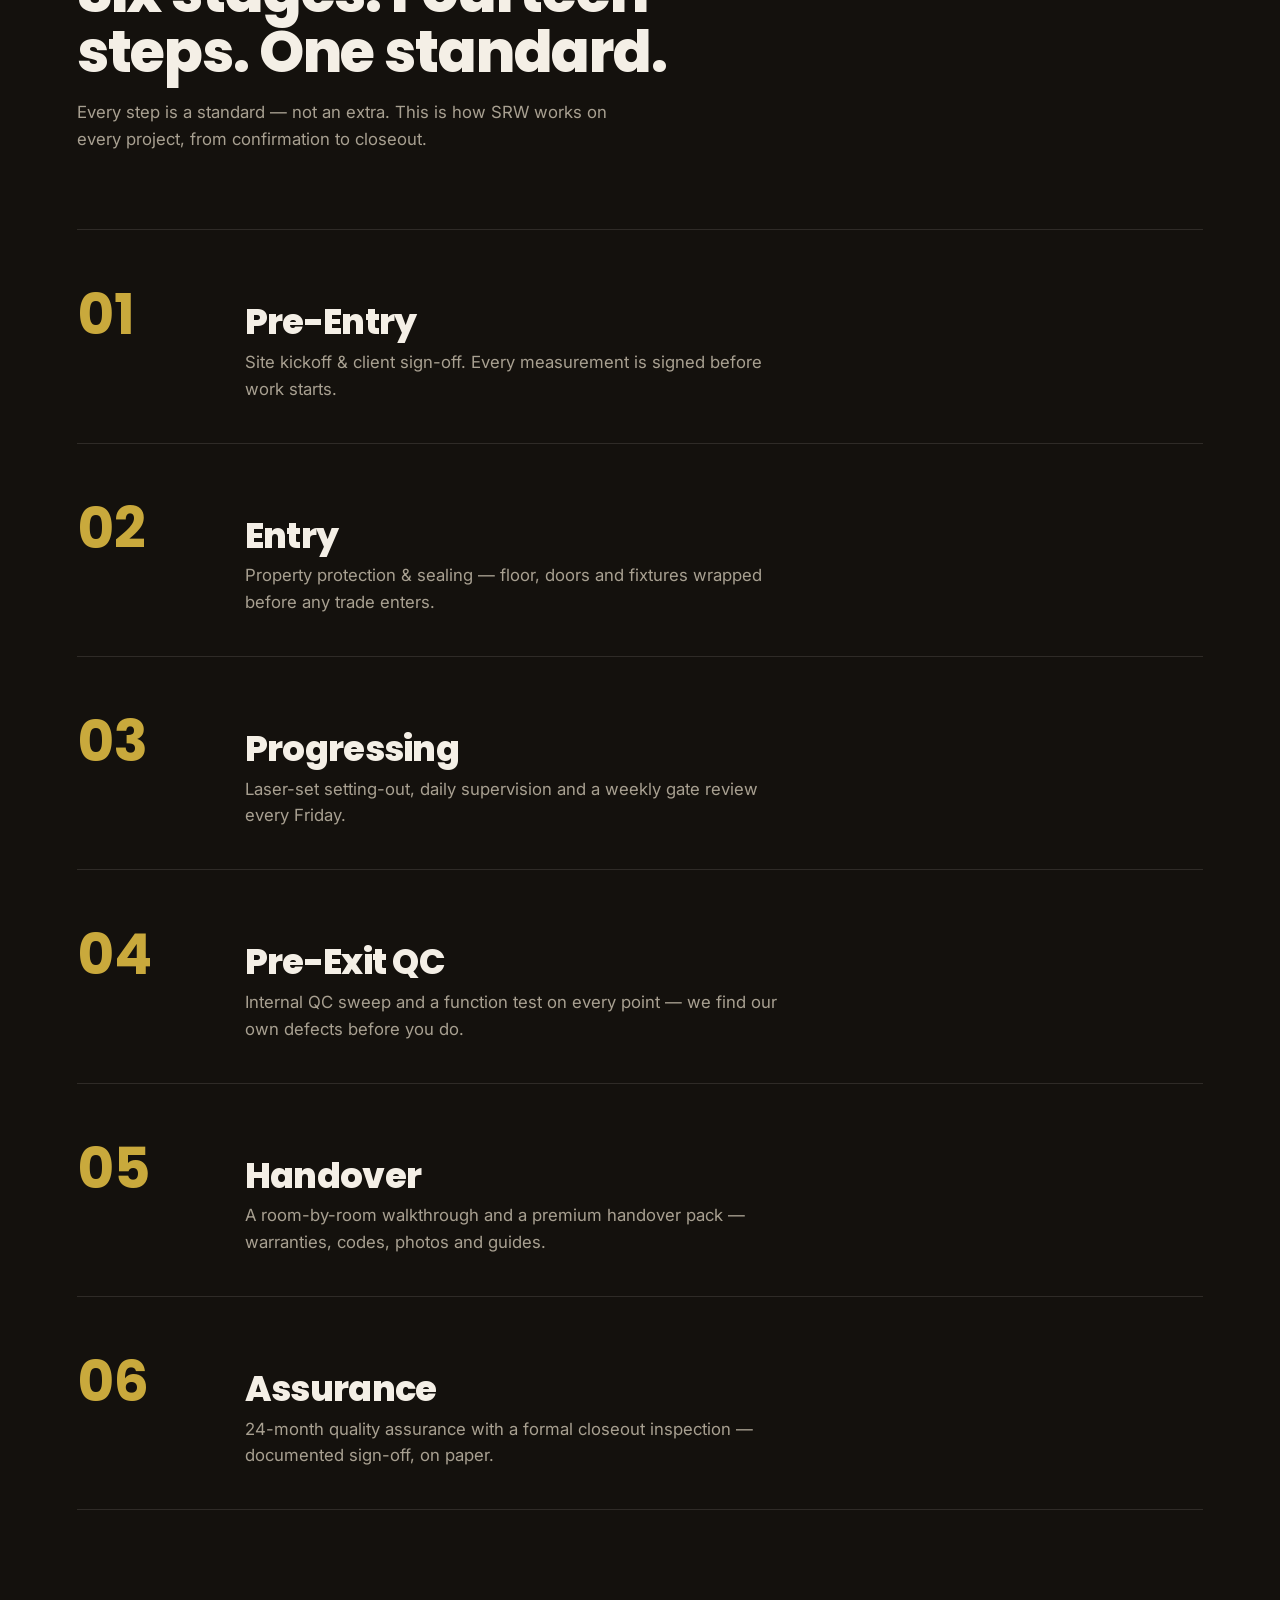
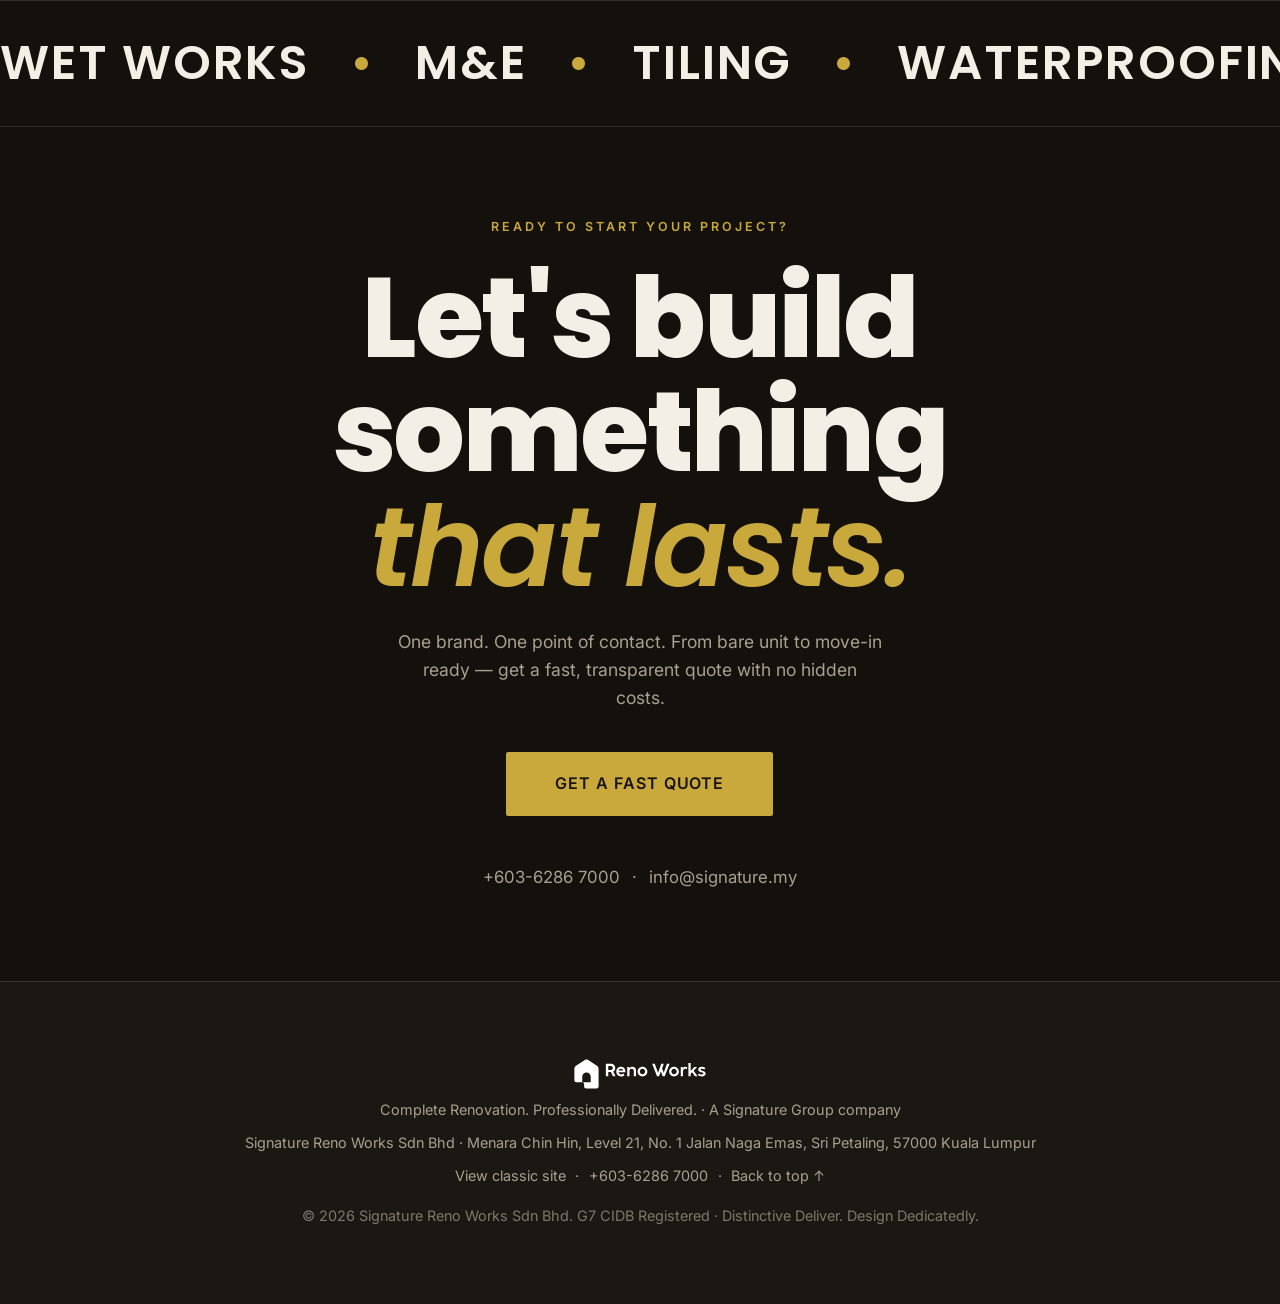
==== commit ab667f84: "Use official Reno Works logo and lead with Reno Works branding - Extract the real Reno Works house+w" ====
--- a/index.html
+++ b/index.html
@@ -3,11 +3,12 @@
 <head>
   <meta charset="UTF-8" />
   <meta name="viewport" content="width=device-width, initial-scale=1" />
-  <title>Signature Reno Works — Complete Renovation. Execute with Precision.</title>
-  <meta name="description" content="Signature Reno Works (SRW) is the renovation execution arm of Signature Group — Malaysia's first trusted renovator brand. G7 CIDB registered, fixed transparent pricing, 24-month quality assurance." />
+  <title>Reno Works — Complete Renovation. Professionally Delivered.</title>
+  <meta name="description" content="Reno Works — the renovation execution arm of Signature Group. Malaysia's first trusted renovator brand. G7 CIDB registered, fixed transparent pricing, 24-month quality assurance." />
+  <link rel="icon" href="reno-mark.svg" type="image/svg+xml" />
   <link rel="preconnect" href="https://fonts.googleapis.com" />
   <link rel="preconnect" href="https://fonts.gstatic.com" crossorigin />
-  <link href="https://fonts.googleapis.com/css2?family=Archivo:wght@500;600;700;800;900&family=Inter:wght@300;400;500;600;700&display=swap" rel="stylesheet" />
+  <link href="https://fonts.googleapis.com/css2?family=Poppins:wght@500;600;700;800&family=Inter:wght@300;400;500;600;700&display=swap" rel="stylesheet" />
   <link rel="stylesheet" href="immersive.css" />
   <script type="importmap">
     { "imports": { "three": "./libs/three.module.min.js" } }
@@ -21,7 +22,7 @@
   <!-- ===== Preloader ===== -->
   <div class="preloader" id="preloader" aria-hidden="true">
     <div class="preloader-inner">
-      <span class="preloader-brand">Signature Reno Works</span>
+      <span class="preloader-brand">Reno Works</span>
       <span class="preloader-count" id="preloader-count">0</span>
       <span class="preloader-bar"><span class="preloader-bar-fill" id="preloader-fill"></span></span>
     </div>
@@ -36,18 +37,12 @@
 
   <!-- ===== Header ===== -->
   <header class="site-header" id="top">
-    <a class="brand" href="#top" data-magnetic aria-label="Signature Reno Works home">
-      <span class="brand-mark" aria-hidden="true">
-        <svg viewBox="0 0 24 24" fill="currentColor"><path d="M9 3 4 21h3.4L12.4 3z"/><path d="M16.6 3 11.6 21H15L20 3z"/></svg>
-      </span>
-      <span class="brand-text">
-        <span class="brand-name">SIGNATURE</span>
-        <span class="brand-sub">Reno Works</span>
-      </span>
+    <a class="brand" href="#top" data-magnetic aria-label="Reno Works home">
+      <span class="brand-logo" role="img" aria-label="Reno Works"></span>
     </a>
     <nav class="nav" aria-label="Primary">
       <a href="#solution" data-cursor="hover">Solution</a>
-      <a href="#why" data-cursor="hover">Why SRW</a>
+      <a href="#why" data-cursor="hover">Why Us</a>
       <a href="#process" data-cursor="hover">How We Work</a>
       <a href="#contact" data-cursor="hover">Contact</a>
     </nav>
@@ -58,7 +53,7 @@
     <!-- ===== Hero ===== -->
     <section class="hero" aria-labelledby="hero-title">
       <div class="hero-content">
-        <p class="hero-eyebrow reveal-up">Signature Reno Works · A Signature Group company</p>
+        <p class="hero-eyebrow reveal-up">Complete Renovation. Professionally Delivered.</p>
         <h1 id="hero-title" class="hero-title">
           <span class="line"><span>Complete renovation.</span></span>
           <span class="line"><span>Execute with <em>precision.</em></span></span>
@@ -257,8 +252,9 @@
 
   <footer class="site-footer">
     <div class="footer-inner">
-      <span class="brand-name">Signature Reno Works Sdn Bhd</span>
-      <p>By Signature Group · Menara Chin Hin, Level 21, No. 1 Jalan Naga Emas, Sri Petaling, 57000 Kuala Lumpur</p>
+      <span class="brand-logo footer-logo" role="img" aria-label="Reno Works"></span>
+      <p>Complete Renovation. Professionally Delivered. · A Signature Group company</p>
+      <p>Signature Reno Works Sdn Bhd · Menara Chin Hin, Level 21, No. 1 Jalan Naga Emas, Sri Petaling, 57000 Kuala Lumpur</p>
       <p class="footer-links">
         <a href="classic.html" data-cursor="hover">View classic site</a>
         <span>·</span>
--- a/immersive.css
+++ b/immersive.css
@@ -13,7 +13,7 @@
   --accent: #C9A93C;        /* brass gold, legible on dark */
   --accent-deep: #A78B24;   /* SRW brand gold */
   --line: rgba(244, 239, 230, 0.12);
-  --font-display: 'Archivo', system-ui, sans-serif;
+  --font-display: 'Poppins', system-ui, sans-serif;
   --font-body: 'Inter', system-ui, -apple-system, sans-serif;
   --ease: cubic-bezier(0.22, 0.61, 0.36, 1);
   --container: 1280px;
@@ -100,14 +100,15 @@
   padding: 1.4rem clamp(1.25rem, 4vw, 3rem);
   mix-blend-mode: normal;
 }
-.brand { display: inline-flex; align-items: center; gap: 0.7rem; }
-.brand-mark {
-  display: grid; place-items: center; width: 40px; height: 40px;
-  border: 1.5px solid var(--accent); color: var(--accent);
-  font-family: var(--font-display); font-weight: 700; font-size: 0.85rem; border-radius: 2px;
-}
-.brand-mark svg { width: 20px; height: 20px; }
+.brand { display: inline-flex; align-items: center; gap: 0.7rem; color: var(--text); }
+.brand-logo {
+  display: block; height: 30px; width: 133px;
+  background-color: currentColor;
+  -webkit-mask: url("reno-lockup.svg") no-repeat center / contain;
+  mask: url("reno-lockup.svg") no-repeat center / contain;
+}
 .brand-name { letter-spacing: 0.12em; }
+.footer-logo { color: #fff; margin-inline: auto; }
 .brand-text { display: flex; flex-direction: column; line-height: 1.1; }
 .brand-name { font-family: var(--font-display); font-weight: 600; font-size: 1.05rem; }
 .brand-sub { font-size: 0.66rem; letter-spacing: 0.2em; text-transform: uppercase; color: var(--muted); }
@@ -286,7 +287,7 @@
 }
 @media (max-width: 560px) {
   .site-header { padding: 1rem 1.25rem; }
-  .brand-text { display: none; }
+  .brand-logo { height: 24px; width: 106px; }
   .hero-meta { display: none; }
   .stats { grid-template-columns: 1fr; }
   .reasons-grid { grid-template-columns: 1fr; }
